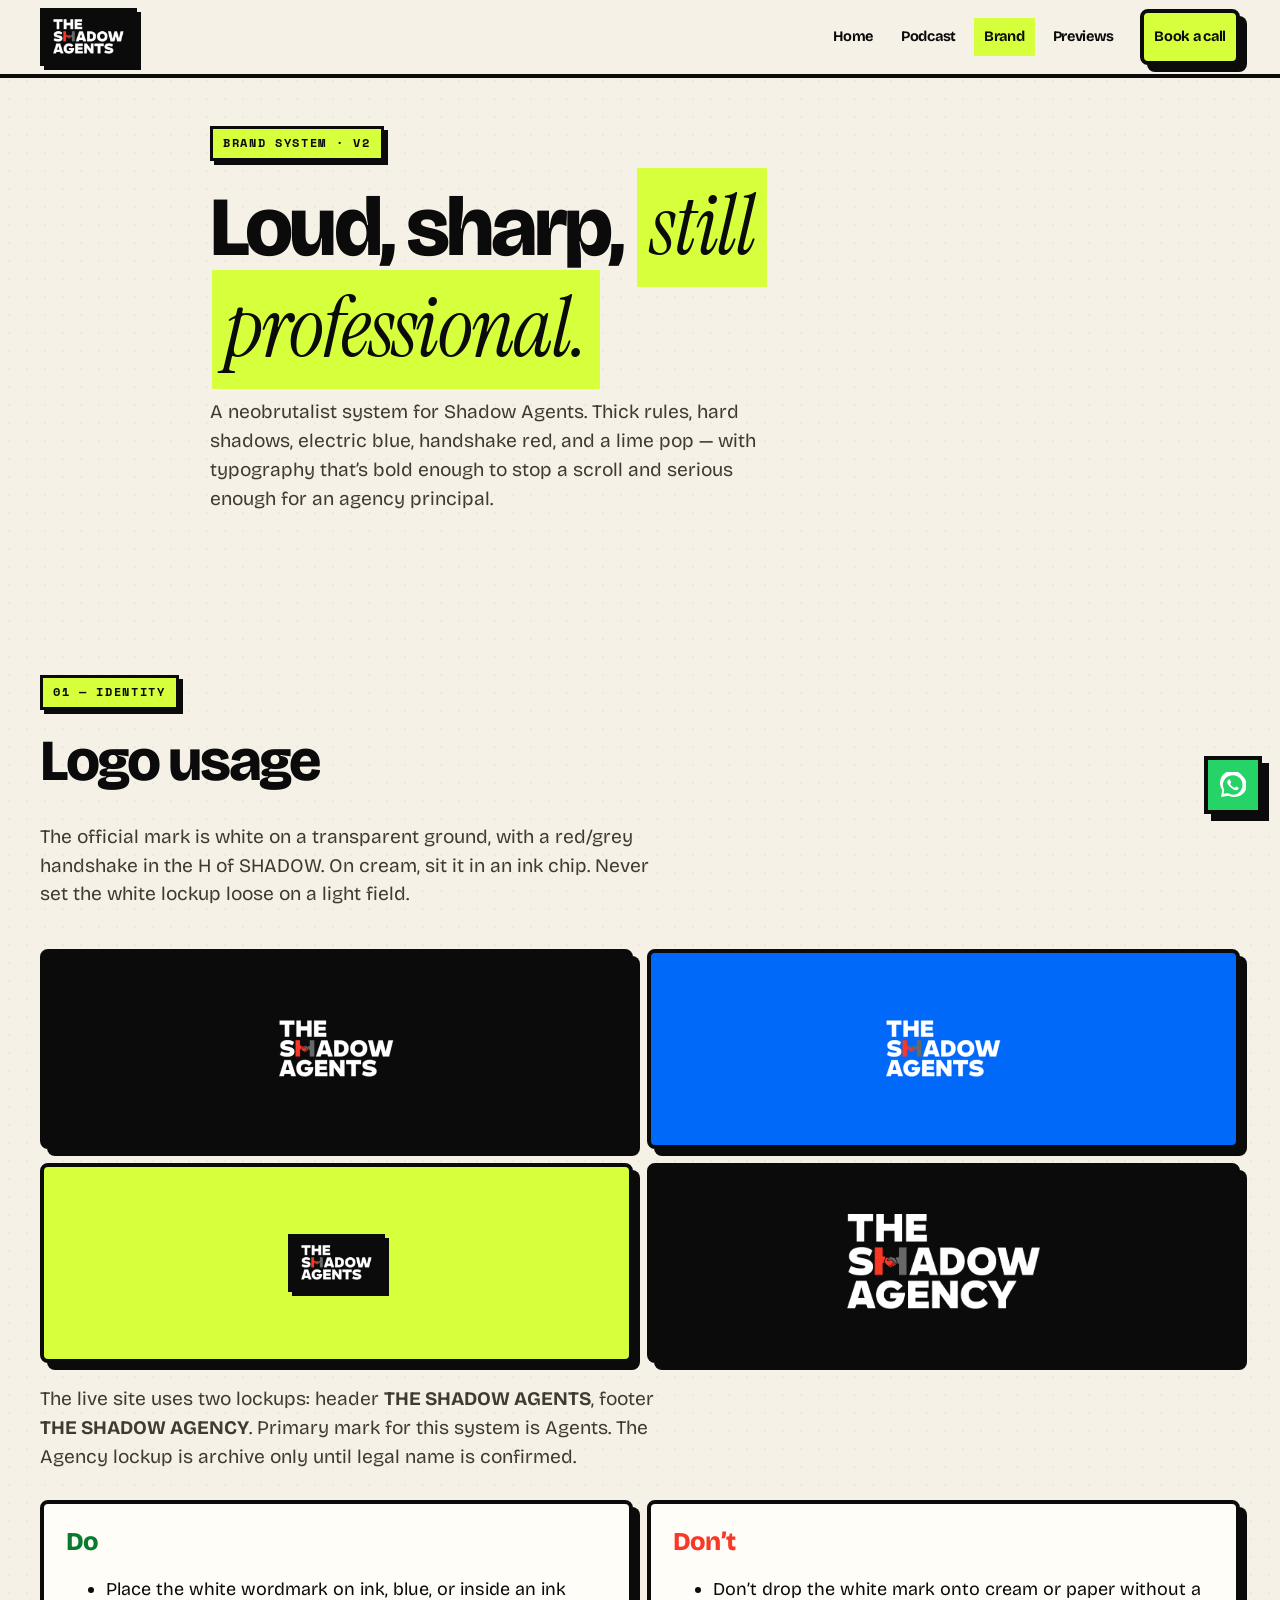
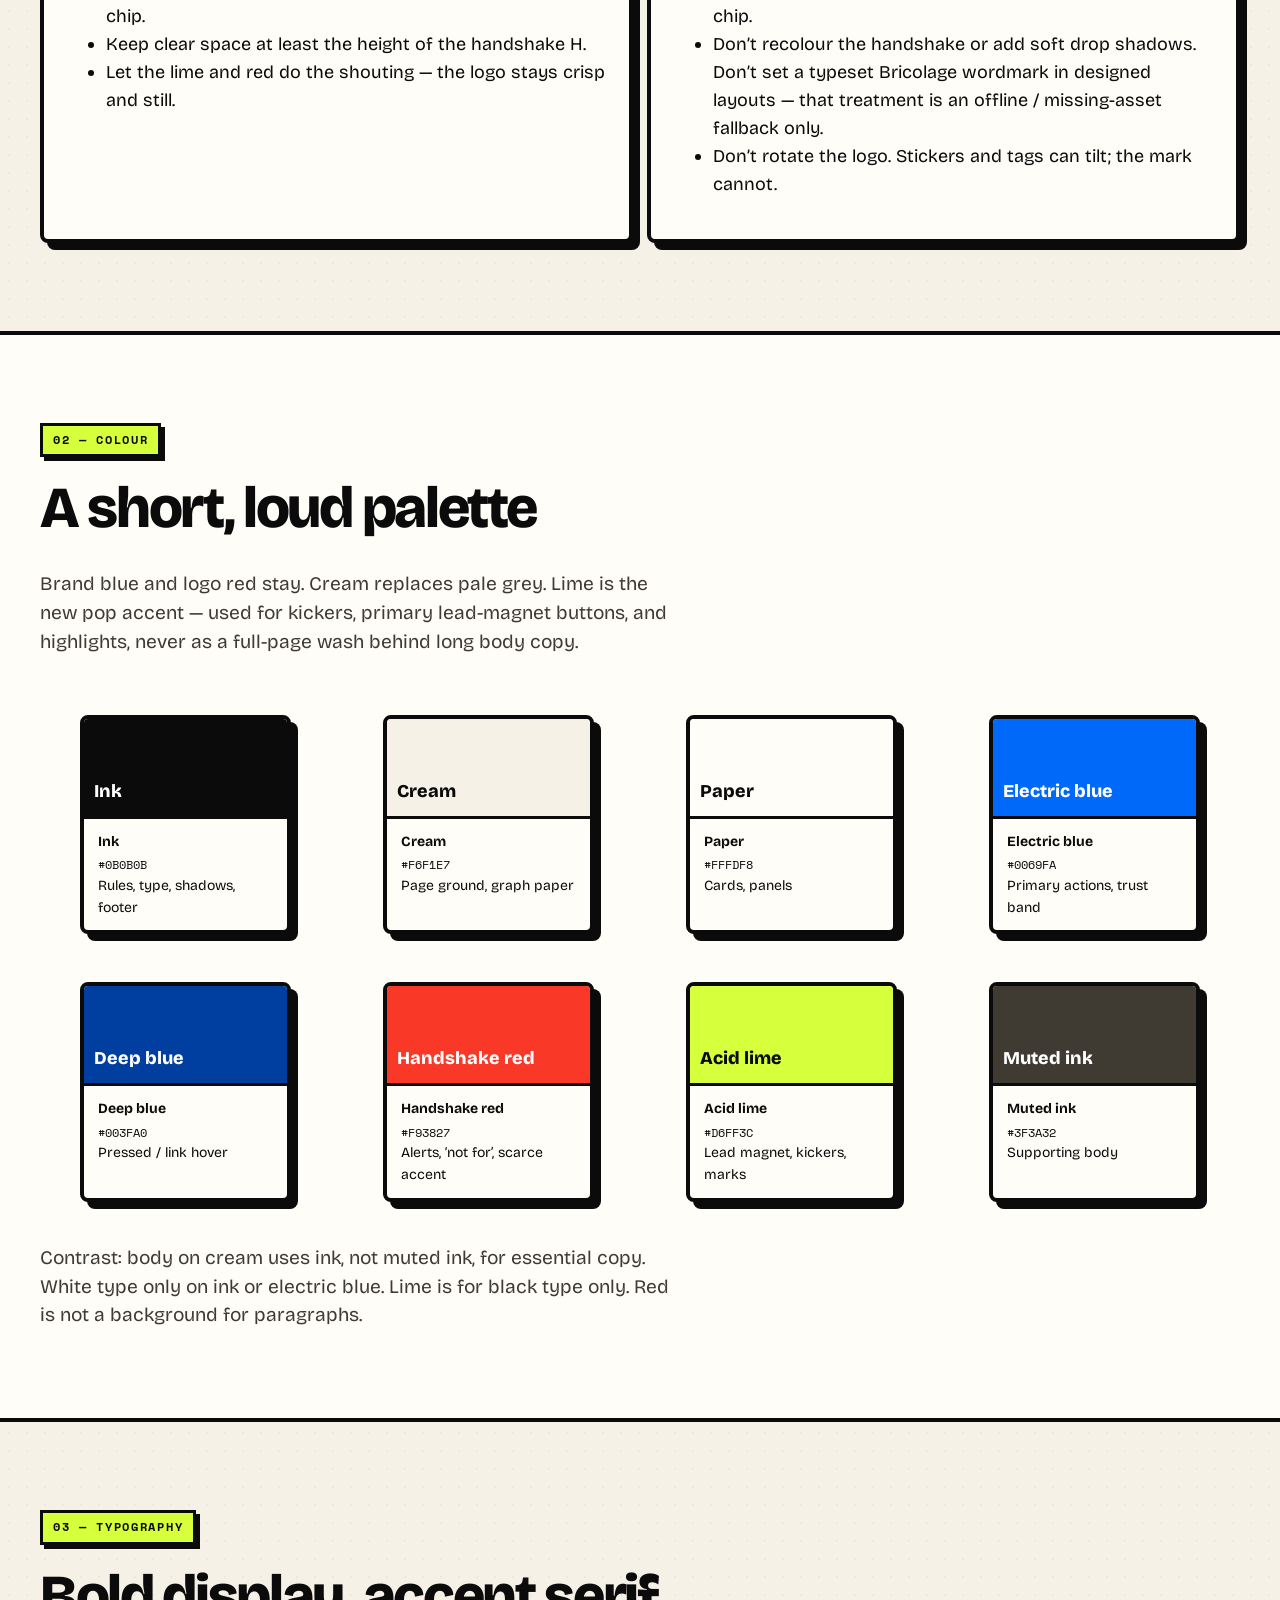
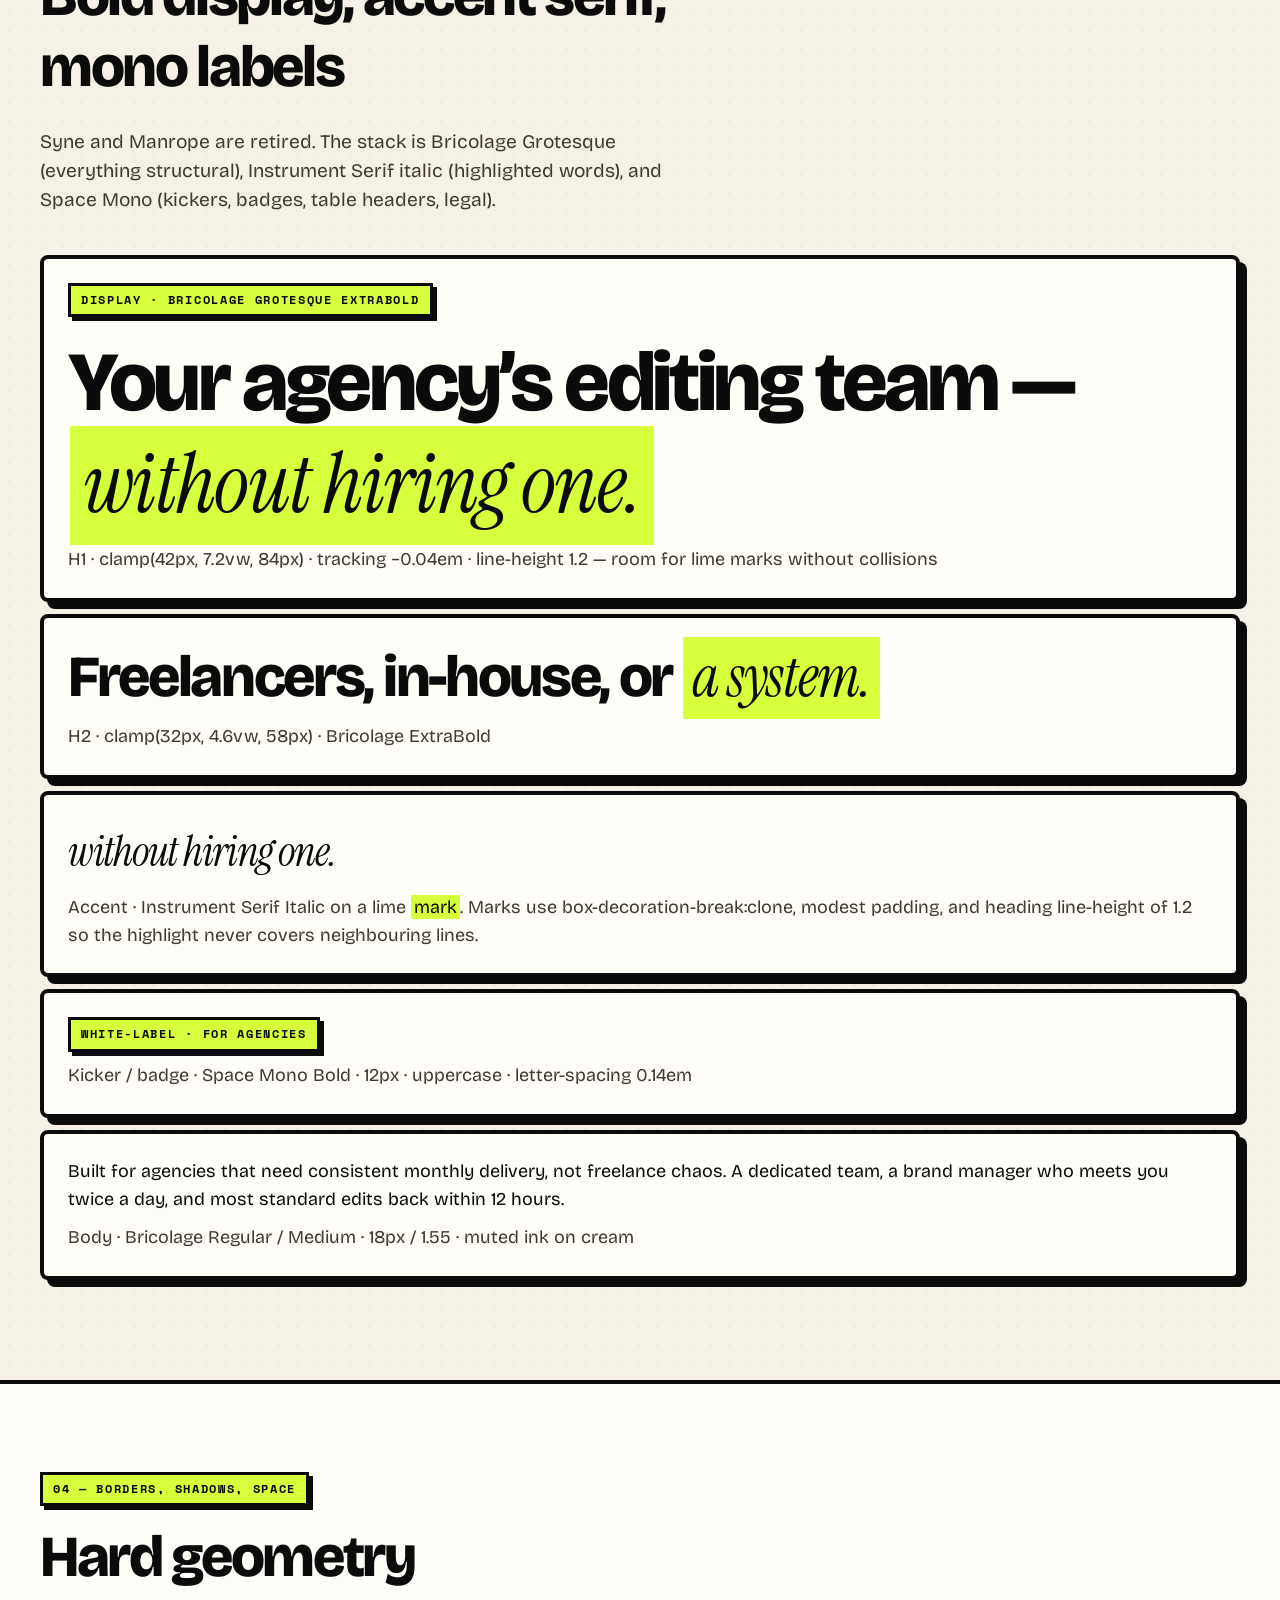
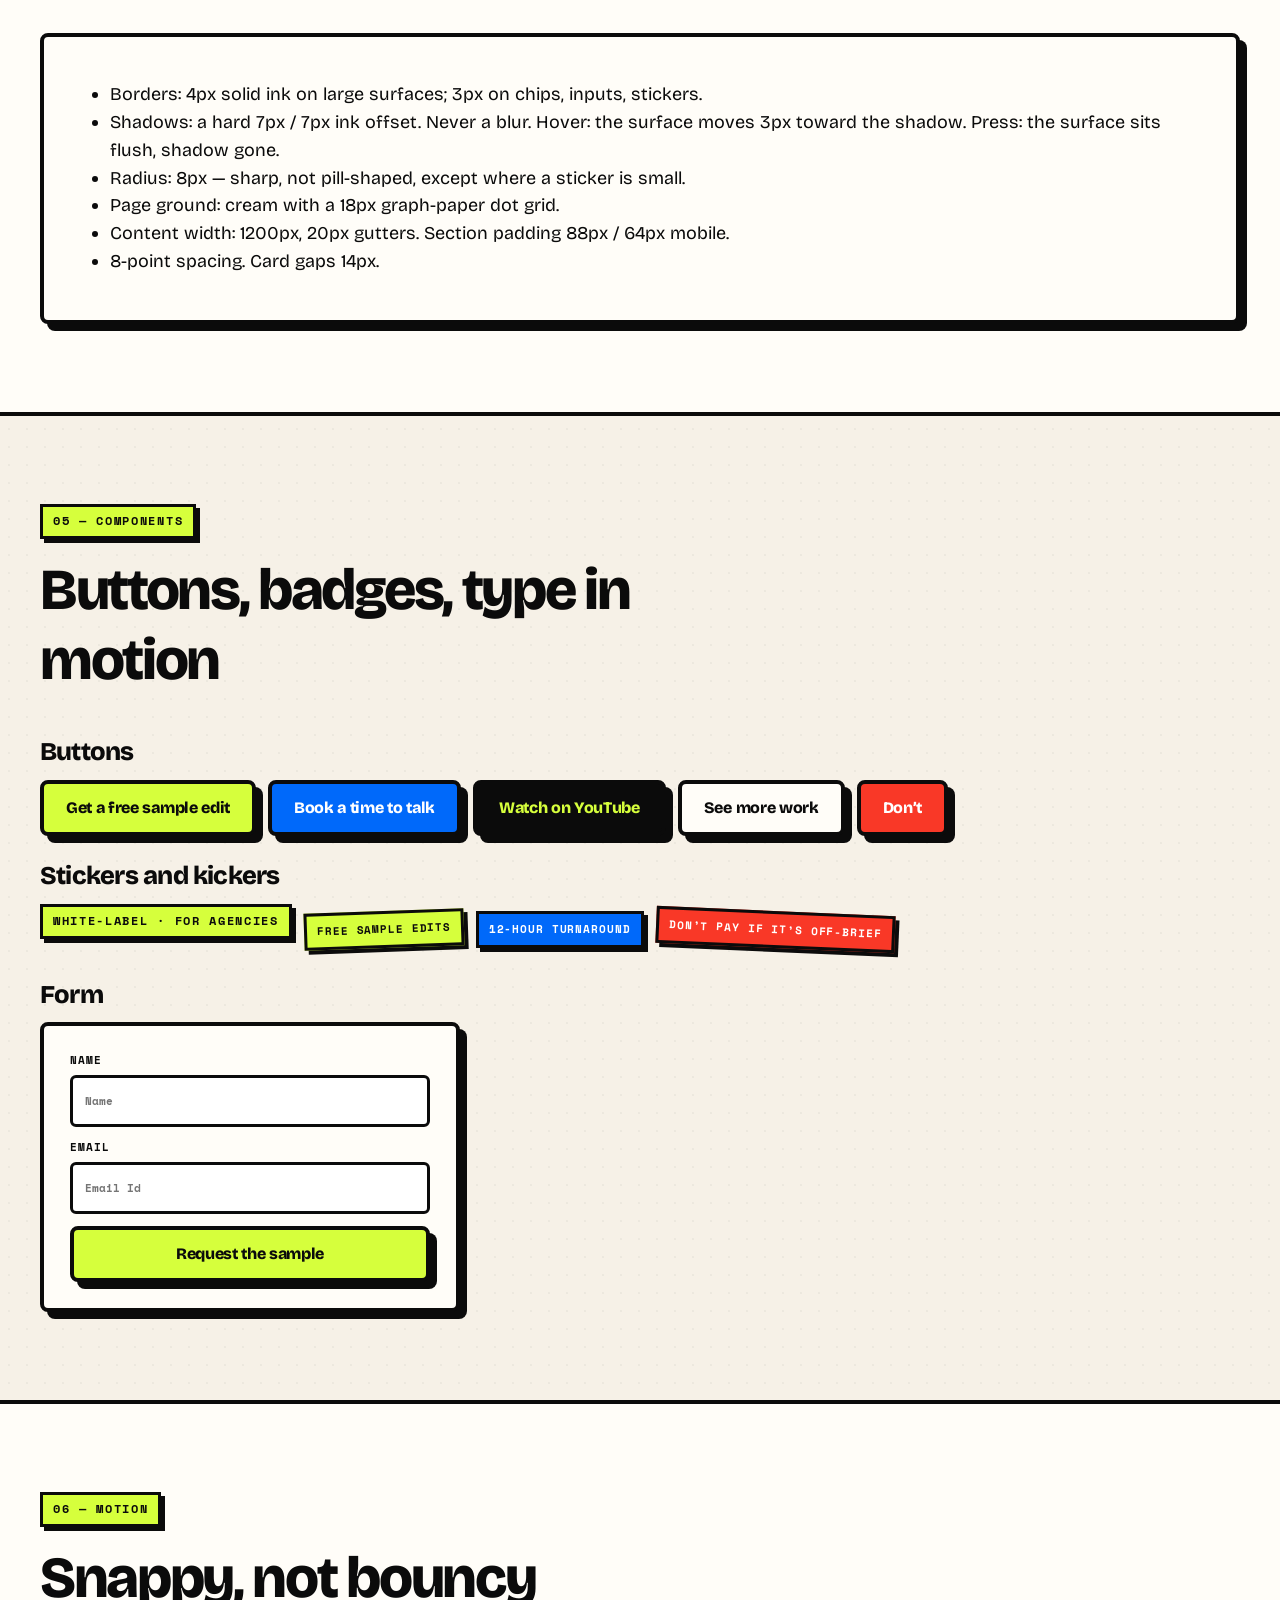
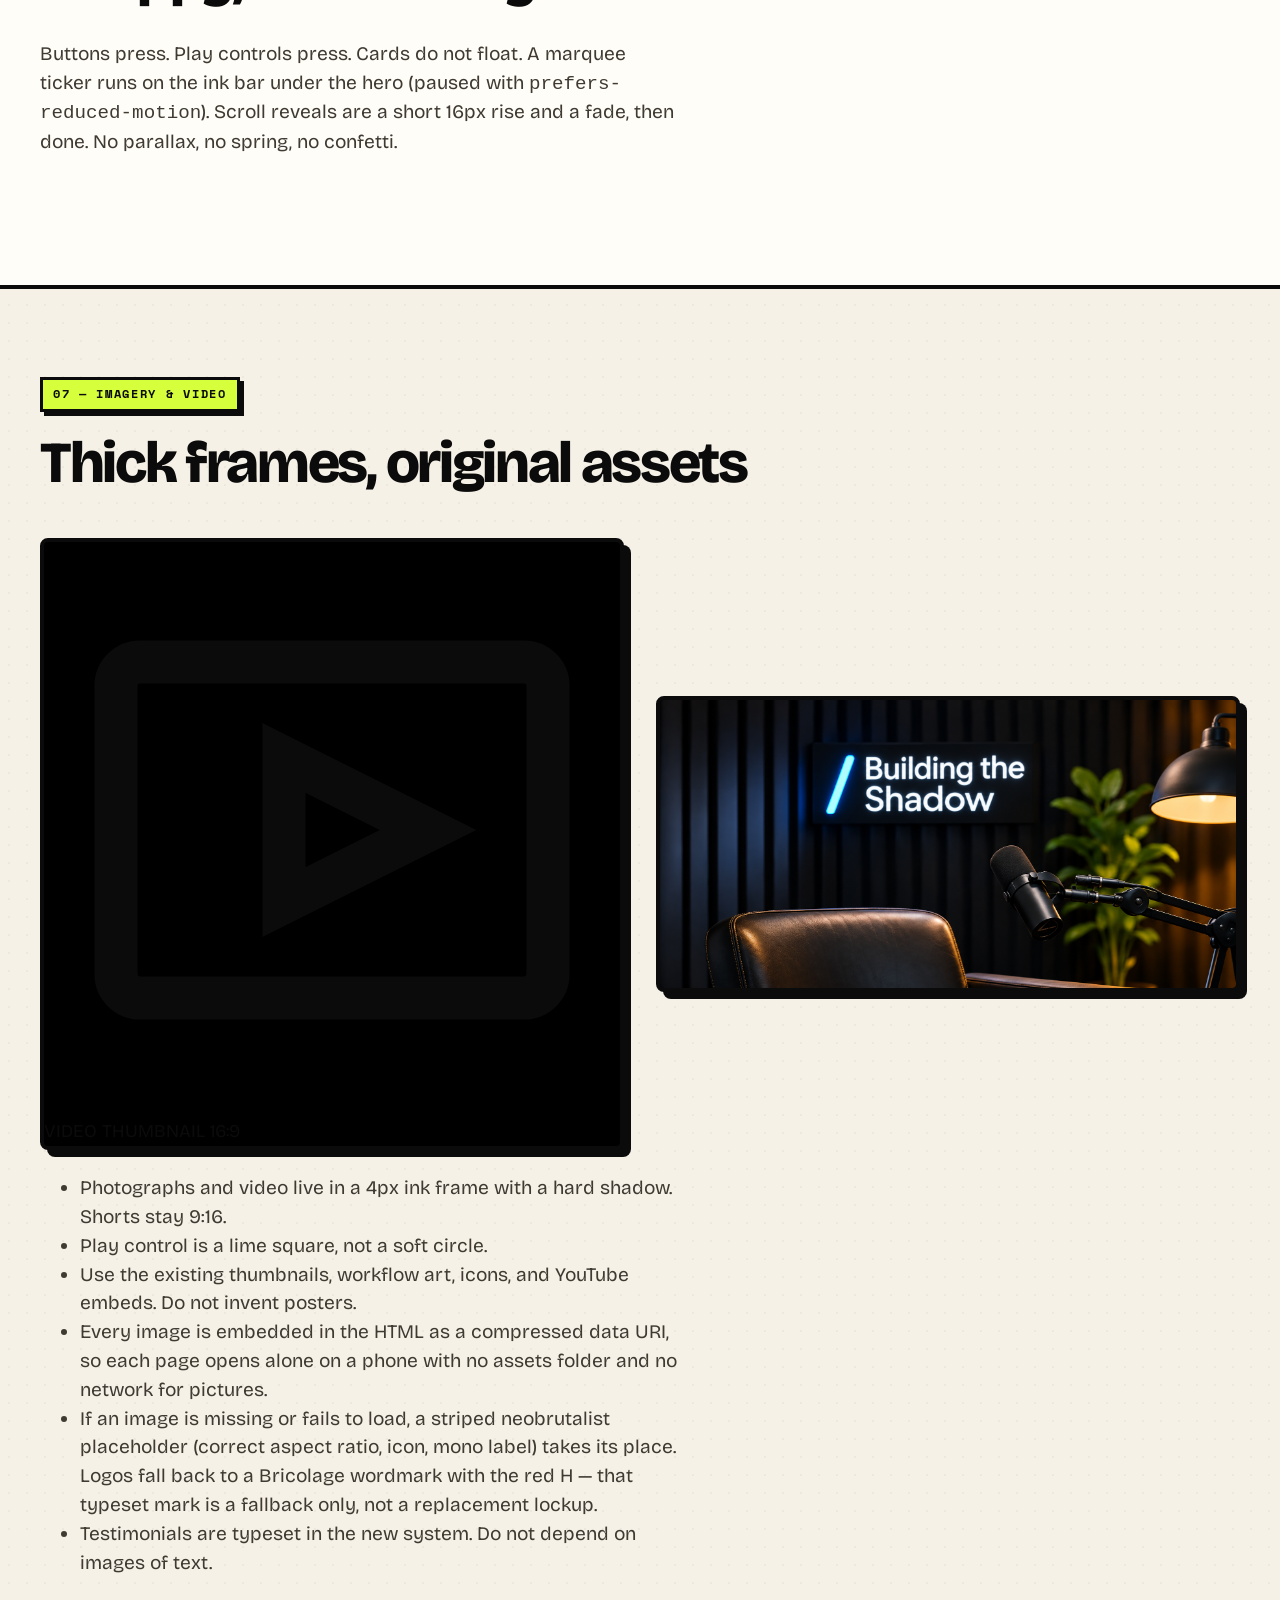
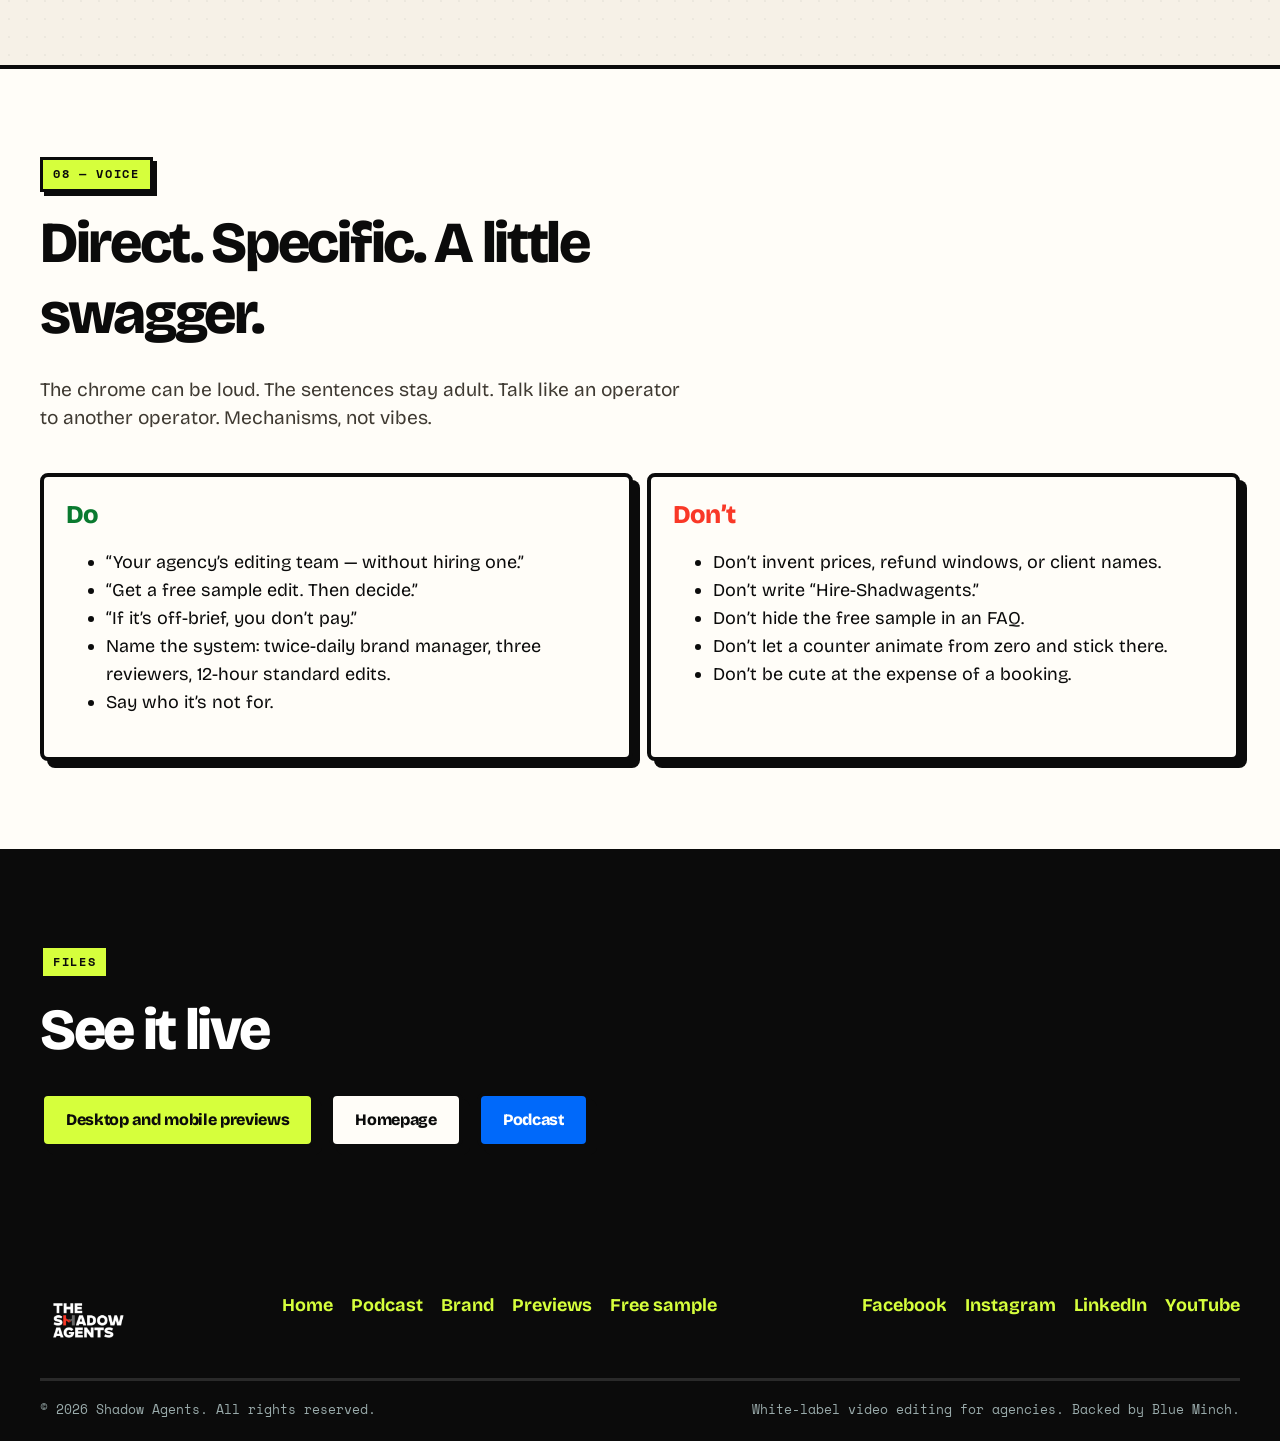
==== brand-guidelines.html @ fd99da37 "Publish Shadow Agents v2 static site for GitHub Pages - Add homepage, podcast, brand guidelines, and" ====
<!DOCTYPE html>
<html lang="en">
<head>
<meta charset="UTF-8">
<meta name="viewport" content="width=device-width, initial-scale=1">
<title>Shadow Agents — Brand guidelines (v2 neobrutalism)</title>
<meta name="description" content="Neobrutalist brand system for Shadow Agents: typography, colour, borders, shadows, components, motion, and voice.">
<link rel="preconnect" href="https://fonts.googleapis.com">
<link rel="preconnect" href="https://fonts.gstatic.com" crossorigin>
<link href="https://fonts.googleapis.com/css2?family=Bricolage+Grotesque:opsz,wght@12..96,400;12..96,500;12..96,600;12..96,700;12..96,800&family=Instrument+Serif:ital@0;1&family=Space+Mono:ital,wght@0,400;0,700;1,400&display=swap" rel="stylesheet">
<style>
/* Shadow Agents v2 — neobrutalist system */
:root{
  --ink:#0B0B0B;
  --cream:#F6F1E7;
  --paper:#FFFDF8;
  --blue:#0069FA;
  --blue-deep:#003FA0;
  --red:#F93827;
  --lime:#D6FF3C;
  --muted:#3F3A32;
  --line:4px solid var(--ink);
  --line-sm:3px solid var(--ink);
  --shadow:7px 7px 0 var(--ink);
  --shadow-sm:4px 4px 0 var(--ink);
  --radius:8px;
  --font-display:"Bricolage Grotesque",sans-serif;
  --font-serif:"Instrument Serif",serif;
  --font-mono:"Space Mono",ui-monospace,monospace;
  --container:1200px;
  --nav-h:78px;
  --cta-h:64px;
  --ease:cubic-bezier(.2,.8,.2,1);
}
*,*::before,*::after{box-sizing:border-box}
html{scroll-behavior:smooth}
html,body{margin:0;padding:0}
body{
  font-family:var(--font-display);
  font-size:18px;
  line-height:1.55;
  color:var(--ink);
  background:var(--cream);
  background-image:
    radial-gradient(rgba(11,11,11,.04) 1px, transparent 1px),
    linear-gradient(var(--cream),var(--cream));
  background-size:18px 18px, auto;
  -webkit-font-smoothing:antialiased;
  text-rendering:optimizeLegibility;
}
img,svg,video{max-width:100%;display:block}
iframe{max-width:100%;display:block;border:0}
button,input,textarea,select{font:inherit;color:inherit}
a{color:var(--blue-deep)}
a:hover{color:var(--blue)}
:focus-visible{outline:3px solid var(--blue);outline-offset:3px}
.skip{
  position:absolute;left:12px;top:0;z-index:10000;
  width:1px;height:1px;padding:0;margin:-1px;
  overflow:hidden;clip:rect(0,0,0,0);clip-path:inset(50%);
  white-space:nowrap;border:0;background:transparent;color:var(--ink);
}
.skip:focus,.skip:focus-visible{
  width:auto;height:auto;margin:0;padding:8px 12px;
  clip:auto;clip-path:none;overflow:visible;
  border:var(--line-sm);background:var(--lime);color:var(--ink);
  font-weight:800;top:12px;
}

.wrap{width:min(var(--container),calc(100% - 40px));margin-inline:auto}
.section{padding:88px 0;position:relative}
.kicker{
  display:inline-flex;align-items:center;gap:8px;
  font-family:var(--font-mono);font-size:12px;font-weight:700;
  letter-spacing:.14em;text-transform:uppercase;
  background:var(--lime);color:var(--ink);
  border:var(--line-sm);padding:5px 10px;
  box-shadow:var(--shadow-sm);margin:0 0 16px;
}
.kicker.blue{background:var(--blue);color:#fff}
.kicker.red{background:var(--red);color:#fff}
.kicker.ink{background:var(--ink);color:var(--lime)}
h1,h2,h3,h4{font-family:var(--font-display);font-weight:800;letter-spacing:-.04em;line-height:1.2;margin:0 0 .45em;color:var(--ink);position:relative;z-index:0}
h1{font-size:clamp(42px,7.2vw,84px);line-height:1.2}
h2{font-size:clamp(32px,4.6vw,58px);line-height:1.22}
h3{font-size:clamp(20px,2vw,26px);letter-spacing:-.03em;line-height:1.25}
.lede{font-size:clamp(17px,1.5vw,21px);line-height:1.5;color:var(--muted);max-width:40rem;margin:0}
.accent{font-family:var(--font-serif);font-style:italic;font-weight:400;letter-spacing:-.02em}
.mark{
  background:var(--lime);
  color:var(--ink);
  padding:.04em .16em .08em;
  margin:0 .02em;
  -webkit-box-decoration-break:clone;
  box-decoration-break:clone;
  position:relative;
  z-index:0;
  border-radius:1px;
}
.mark-blue{background:var(--blue);color:#fff}
.mark-red{background:var(--red);color:#fff}
.center{text-align:center}
.center .lede,.center .kicker{margin-inline:auto}
.section-head{max-width:760px;margin-bottom:40px}

/* Buttons */
.btn{
  display:inline-flex;align-items:center;justify-content:center;gap:10px;
  min-height:56px;padding:0 22px;
  border:var(--line);border-radius:8px;
  font-weight:800;font-size:16px;letter-spacing:-.02em;line-height:1;
  text-decoration:none !important;cursor:pointer;
  box-shadow:var(--shadow);
  transition:transform .12s var(--ease), box-shadow .12s var(--ease), background .12s;
  white-space:nowrap;
}
.btn:hover{transform:translate(3px,3px);box-shadow:4px 4px 0 var(--ink)}
.btn:active{transform:translate(7px,7px);box-shadow:0 0 0 var(--ink)}
.btn-primary{background:var(--blue);color:#fff !important}
.btn-lime{background:var(--lime);color:var(--ink) !important}
.btn-ink{background:var(--ink);color:var(--lime) !important}
.btn-paper{background:var(--paper);color:var(--ink) !important}
.btn-red{background:var(--red);color:#fff !important}
.btn-row{display:flex;flex-wrap:wrap;gap:14px}

/* Cards / frames */
.card{
  background:var(--paper);
  border:var(--line);
  border-radius:var(--radius);
  box-shadow:var(--shadow);
}
.frame{
  border:var(--line);
  border-radius:var(--radius);
  box-shadow:var(--shadow);
  overflow:hidden;
  background:#000;
}

/* Nav */
.site-header{
  position:sticky;top:0;z-index:1000;
  height:var(--nav-h);
  display:flex;align-items:center;
  background:var(--cream);
  border-bottom:var(--line);
}
.site-header .wrap{display:flex;align-items:center;justify-content:space-between;gap:20px;width:min(var(--container),calc(100% - 32px))}
.logo{display:flex;align-items:center;text-decoration:none}

/* white logo needs a dark chip on cream */
.logo-chip{background:var(--ink);padding:6px 10px;border:var(--line-sm);box-shadow:var(--shadow-sm);display:flex;align-items:center;min-height:52px}
.logo-chip img{height:40px;width:auto;max-width:150px}
.wordmark{
  font-family:var(--font-display);
  font-weight:800;
  letter-spacing:-.04em;
  line-height:1.05;
  color:#fff;
  font-size:13px;
  text-transform:uppercase;
  text-decoration:none;
  display:block;
}
.logo-chip .wordmark{font-size:12px;letter-spacing:-.03em;line-height:1.05}
.wordmark .wm-h{color:var(--red)}
.wordmark-lg{font-size:clamp(28px,4vw,46px);line-height:1;text-align:center}
.logo-box.lime .wordmark:not(.logo-chip .wordmark){color:var(--ink)}
.logo-box.lime .logo-chip .wordmark{color:#fff}
.nav{display:flex;align-items:center;gap:8px}
.nav a{
  color:var(--ink);text-decoration:none;font-weight:700;font-size:14.5px;
  padding:8px 10px;letter-spacing:-.02em;
}
.nav a:hover,.nav a[aria-current="page"]{background:var(--lime)}
.nav-cta{margin-left:8px}
.menu-toggle{
  display:none;width:48px;height:48px;border:var(--line-sm);border-radius:8px;
  background:var(--lime);box-shadow:var(--shadow-sm);cursor:pointer;padding:0;
  align-items:center;justify-content:center;
}
.menu-toggle span,.menu-toggle span::before,.menu-toggle span::after{
  display:block;width:18px;height:3px;background:var(--ink);position:relative;border-radius:1px;
}
.menu-toggle span::before,.menu-toggle span::after{content:"";position:absolute;left:0}
.menu-toggle span::before{top:-6px}
.menu-toggle span::after{top:6px}
body.nav-open .menu-toggle span{background:transparent}
body.nav-open .menu-toggle span::before{top:0;transform:rotate(45deg)}
body.nav-open .menu-toggle span::after{top:0;transform:rotate(-45deg)}

/* Hero */
.hero{padding:48px 0 28px}
.hero-grid{display:grid;grid-template-columns:1.05fr .95fr;gap:40px;align-items:center}
.hero h1{margin-bottom:18px}
.hero .lede{margin-bottom:26px;max-width:36rem}
.badge-row{display:flex;flex-wrap:wrap;gap:10px;margin-top:22px}
.sticker{
  font-family:var(--font-mono);font-size:11px;font-weight:700;letter-spacing:.08em;text-transform:uppercase;
  border:var(--line-sm);padding:7px 10px;background:var(--paper);
  box-shadow:var(--shadow-sm);
}
.sticker.lime{background:var(--lime)}
.sticker.blue{background:var(--blue);color:#fff}
.sticker.red{background:var(--red);color:#fff}
.sticker.rot{transform:rotate(-2deg)}
.sticker.rot2{transform:rotate(2.5deg)}
.video-frame{position:relative;aspect-ratio:16/9;background:#000}
.video-frame img,.video-frame iframe{width:100%;height:100%;object-fit:cover;position:absolute;inset:0}
.play-btn{
  position:absolute;inset:0;display:flex;align-items:center;justify-content:center;
  background:transparent;border:0;cursor:pointer;width:100%;color:var(--ink);
}
.play-btn i{
  width:84px;height:84px;border:var(--line);background:var(--lime);
  display:grid;place-items:center;box-shadow:var(--shadow);
  transition:transform .12s var(--ease);
}
.play-btn:hover i{transform:translate(3px,3px);box-shadow:4px 4px 0 var(--ink)}
.play-btn svg{width:30px;height:30px;margin-left:4px}

/* Marquee */
.marquee{
  overflow:hidden;border-top:var(--line);border-bottom:var(--line);
  background:var(--ink);color:var(--lime);
  padding:12px 0;
}
.marquee-track{
  display:flex;gap:0;width:max-content;
  animation:tick 32s linear infinite;
  font-family:var(--font-mono);font-weight:700;font-size:13px;letter-spacing:.12em;text-transform:uppercase;
}
.marquee-track span{padding:0 28px;white-space:nowrap}
.marquee-track span::before{content:"✦  ";color:var(--blue)}
@keyframes tick{to{transform:translateX(-50%)}}

/* Trust */
.trust{padding:28px 0;background:var(--blue);border-bottom:var(--line);color:#fff}
.trust-grid{display:grid;grid-template-columns:repeat(4,1fr);gap:14px}
.trust-item{display:flex;align-items:center;gap:12px;background:var(--ink);border:var(--line-sm);padding:14px;box-shadow:4px 4px 0 #001e4d}
.trust-item img{width:40px;height:40px;object-fit:contain;border-radius:4px;background:#fff;flex-shrink:0}
.trust-item strong{display:block;font-size:28px;letter-spacing:-.04em;line-height:1;color:var(--lime)}
.trust-item span{display:block;font-size:12px;line-height:1.3;margin-top:3px;color:#d7e6ff}

/* Grids */
.pain-grid{display:grid;grid-template-columns:repeat(3,1fr);gap:14px}
.pain-card{padding:22px 20px;background:var(--paper)}
.pain-card .num{font-family:var(--font-mono);font-weight:700;font-size:12px;color:var(--red);letter-spacing:.1em;margin-bottom:8px}
.bento{display:grid;grid-template-columns:repeat(4,1fr);gap:14px}
.bento .system-card:nth-child(1),.bento .system-card:nth-child(6),
.bento .system-card:nth-child(7),.bento .system-card:nth-child(8){grid-column:span 2}
.system-card{padding:22px 20px;display:grid;grid-template-columns:auto 1fr;gap:14px;align-items:start;background:var(--paper)}
.system-card img{width:58px;height:50px;object-fit:contain}
.system-card p{margin:8px 0 0;color:var(--muted);font-size:15.5px}
.compare{width:100%;border-collapse:separate;border-spacing:0;background:var(--paper);border:var(--line);box-shadow:var(--shadow);overflow:hidden}
.compare th,.compare td{padding:14px 16px;text-align:left;border-bottom:3px solid var(--ink);border-right:3px solid var(--ink);font-size:15px;vertical-align:top}
.compare th{font-family:var(--font-mono);font-size:12px;letter-spacing:.08em;text-transform:uppercase}
.compare th:last-child,.compare td:last-child{border-right:0;background:#edf5ff}
.compare thead th:last-child{background:var(--blue);color:#fff}
.compare tr:last-child td{border-bottom:0}
.compare .yes{font-weight:800}
.compare .no{color:#8a8175}

.steps{display:grid;grid-template-columns:repeat(4,1fr);gap:14px}
.step{padding:22px 18px;background:var(--paper);position:relative}
.step .n{font-family:var(--font-mono);font-weight:700;font-size:12px;letter-spacing:.12em;background:var(--ink);color:var(--lime);display:inline-block;padding:3px 8px;margin-bottom:12px}
.step p{margin:8px 0 0;color:var(--muted);font-size:15px}

.portfolio-grid{display:grid;grid-template-columns:repeat(4,1fr);gap:14px}
.short-card{position:relative;aspect-ratio:9/16;background:#111}
.short-card img,.short-card iframe{width:100%;height:100%;object-fit:cover;position:absolute;inset:0}
.short-card .play-btn i{width:64px;height:64px}

.quote-grid{display:grid;grid-template-columns:1fr 1fr;gap:14px}
blockquote.quote{margin:0;padding:28px 24px;background:var(--paper)}
blockquote.quote p{margin:0;font-size:22px;line-height:1.25;letter-spacing:-.03em;font-weight:700}
blockquote.quote footer{margin-top:16px;font-family:var(--font-mono);font-size:12px;letter-spacing:.06em;text-transform:uppercase}
.qmark{font-family:var(--font-serif);font-style:italic;font-size:56px;line-height:.7;color:var(--blue);margin-bottom:8px}

.faq-list{display:flex;flex-direction:column;gap:10px;max-width:900px}
.faq-list details{background:var(--paper);border:var(--line);box-shadow:var(--shadow-sm);padding:0 20px}
.faq-list summary{
  cursor:pointer;list-style:none;font-weight:800;font-size:20px;letter-spacing:-.03em;
  padding:18px 0;display:flex;justify-content:space-between;gap:16px;align-items:center;
}
.faq-list summary::-webkit-details-marker{display:none}
.faq-list summary::after{content:"+";font-family:var(--font-mono);font-size:24px}
.faq-list details[open] summary::after{content:"–"}
.faq-list details p{margin:0 0 18px;color:var(--muted)}

.split{display:grid;grid-template-columns:1fr 1fr;gap:32px;align-items:center}
.contact-grid{display:grid;grid-template-columns:1fr 1fr;gap:18px;align-items:start}
.panel{padding:26px;background:var(--paper);color:var(--ink)}
.panel h3{margin-bottom:6px}
.panel .hint{color:var(--muted);font-size:15px;margin:0 0 18px}
.form-grid{display:grid;gap:12px}
.form-grid label{display:grid;gap:6px;font-family:var(--font-mono);font-size:11px;font-weight:700;letter-spacing:.1em;text-transform:uppercase}
.form-grid input{
  height:52px;border:var(--line-sm);border-radius:6px;padding:0 12px;background:#fff;
}
.form-status{font-size:14px;margin:8px 0 0;display:none;font-weight:700}
.calendly-embed{min-height:620px;width:100%;background:#fff;border:var(--line-sm)}
.alt-contact{display:flex;flex-wrap:wrap;gap:10px;margin-top:14px}

.site-footer{background:var(--ink);color:#fff;padding:48px 0 24px;border-top:var(--line)}
.foot-grid{display:flex;justify-content:space-between;gap:24px;flex-wrap:wrap;padding-bottom:28px;border-bottom:3px solid #2a2a2a}
.foot-links,.socials{display:flex;flex-wrap:wrap;gap:12px 18px}
.foot-links a,.socials a{color:var(--lime);text-decoration:none;font-weight:700}
.foot-links a:hover,.socials a:hover{color:#fff}
.legal{display:flex;justify-content:space-between;gap:12px;flex-wrap:wrap;padding-top:18px;color:#9aa;font-size:13px;font-family:var(--font-mono)}

.wa-fab{
  position:fixed;right:18px;bottom:86px;z-index:900;
  width:58px;height:58px;border:var(--line);background:#25D366;color:#fff;
  display:grid;place-items:center;box-shadow:var(--shadow);
}
.wa-fab:hover{transform:translate(3px,3px);box-shadow:4px 4px 0 var(--ink);color:#fff}
.wa-fab svg{width:26px;height:26px}

.mobile-cta{
  display:none;position:fixed;left:0;right:0;bottom:0;z-index:950;
  background:var(--ink);border-top:var(--line);padding:10px 12px;gap:8px;
}
.mobile-cta .btn{flex:1;min-height:48px;font-size:14px}

/* Podcast */
.hero-pod{position:relative;padding:0;min-height:82vh;display:flex;align-items:flex-end;border-bottom:var(--line);background:#0b0b0b;overflow:hidden}
.hero-pod .hero-bg{position:absolute;inset:0}
.hero-pod .hero-bg img,.hero-pod .hero-bg .ph{
  position:absolute;inset:0;width:100%;height:100%;object-fit:cover;object-position:center 30%;border:0;
}
.hero-pod .hero-bg::after{
  content:"";position:absolute;inset:0;pointer-events:none;z-index:1;
  background:
    linear-gradient(180deg,rgba(11,11,11,.62) 0%,rgba(11,11,11,.74) 38%,rgba(11,11,11,.94) 100%),
    linear-gradient(90deg,rgba(11,11,11,.35) 0%,rgba(11,11,11,.12) 55%,rgba(11,11,11,.3) 100%);
}
.hero-pod .wrap{position:relative;z-index:2;padding:130px 0 64px;max-width:900px}
.hero-pod h1,.hero-pod .lede{color:#fff}
.hero-pod .lede{color:#efe9d8}
.hero-pod h1 .mark{color:var(--ink)}
.episode-grid{display:grid;grid-template-columns:repeat(3,1fr);gap:16px}
.episode-card{background:var(--paper);overflow:hidden}
.episode-card .embed{position:relative;aspect-ratio:16/9;background:#111;border-bottom:var(--line-sm);overflow:hidden}
.episode-card .embed img,.episode-card .embed iframe,.episode-card .embed .ph{width:100%;height:100%;object-fit:cover;position:absolute;inset:0;border:0}
.episode-card h3{padding:16px;font-size:18px;margin:0}
.benefit-grid,.topic-grid{display:grid;grid-template-columns:repeat(3,1fr);gap:14px}
.benefit-card,.topic-card{padding:22px 18px;background:var(--paper)}
.benefit-card img,.topic-card img{width:56px;height:56px;object-fit:contain;margin-bottom:12px}
.benefit-card p{margin:8px 0 0;color:var(--muted);font-size:15.5px}

/* Brand guidelines */
.swatch-grid{display:grid;grid-template-columns:repeat(4,1fr);gap:12px}
.swatch{overflow:hidden;background:var(--paper)}
.swatch .chip{height:100px;border-bottom:var(--line-sm)}
.swatch figcaption{padding:12px 14px;font-size:14px}
.swatch code{display:block;font-family:var(--font-mono);font-size:12px;margin-top:4px}
.type-specimen{padding:24px;background:var(--paper);margin-bottom:12px}
.do-dont{display:grid;grid-template-columns:1fr 1fr;gap:14px}
.do,.dont{padding:22px;background:var(--paper)}
.do h3{color:#0a7a2f}.dont h3{color:var(--red)}
.logo-row{display:grid;grid-template-columns:1fr 1fr;gap:14px}
.logo-box{padding:36px;display:grid;place-items:center;min-height:200px}
.logo-box.dark{background:var(--ink)}
.logo-box.blue{background:var(--blue)}
.logo-box.lime{background:var(--lime)}
.logo-box img{max-height:110px;width:auto}
.comp-row{display:flex;flex-wrap:wrap;gap:12px;align-items:center;margin:12px 0 24px}

/* Previews */
.preview-hero{padding:56px 0 36px;background:var(--ink);color:#fff;border-bottom:var(--line)}
.preview-hero h1,.preview-hero .lede{color:#fff}
.preview-hero .lede{color:#d9d3c4}
.tabs{display:flex;gap:10px;flex-wrap:wrap;margin:24px 0 0}
.tab-btn{background:var(--paper);border:var(--line);box-shadow:var(--shadow-sm);padding:10px 16px;cursor:pointer;font-weight:800}
.tab-btn[aria-selected="true"]{background:var(--lime)}
.frames{display:grid;grid-template-columns:minmax(0,1fr) 390px;gap:28px;align-items:start;padding:36px 0 72px;width:100%}
.frames > .device:first-child,.browser,.browser-screen{width:100%;min-width:0}
.device{margin:0}
.device figcaption{text-align:center;margin-top:10px;font-family:var(--font-mono);font-size:11px;letter-spacing:.08em;text-transform:uppercase}
.browser{background:var(--ink);border:var(--line);box-shadow:var(--shadow);overflow:hidden;border-radius:8px}
.browser-bar{display:flex;align-items:center;gap:8px;padding:10px 12px;background:#111;border-bottom:3px solid var(--ink)}
.browser-bar .dots{display:flex;gap:6px}
.browser-bar .dots i{width:10px;height:10px;border:2px solid #fff;background:var(--red);display:block}
.browser-bar .dots i:nth-child(2){background:var(--lime)}
.browser-bar .dots i:nth-child(3){background:var(--blue)}
.browser-bar .url{flex:1;background:var(--cream);color:var(--ink);font-family:var(--font-mono);font-size:11px;padding:4px 8px;overflow:hidden;white-space:nowrap;text-overflow:ellipsis;border:2px solid var(--ink)}
.browser-screen{overflow:hidden;background:#fff;position:relative;aspect-ratio:1440/900}
.browser-screen iframe,.phone-screen iframe{max-width:none !important;position:absolute;top:0;left:0;border:0;transform-origin:top left}
.browser-screen iframe{width:1440px;height:900px}
.phone{width:390px;max-width:100%;background:var(--ink);border:var(--line);box-shadow:var(--shadow);border-radius:28px;padding:12px}
.phone-notch{width:110px;height:16px;background:#000;border:2px solid #222;border-radius:0 0 12px 12px;margin:0 auto 8px}
.phone-screen{width:100%;height:680px;overflow:hidden;background:#fff;position:relative;border:3px solid var(--ink)}
.phone-screen iframe{width:390px;height:844px}
[hidden]{display:none !important}

.band-ink{background:var(--ink);color:#fff;border-top:var(--line);border-bottom:var(--line)}
.band-ink h2,.band-ink h3{color:#fff}
.band-ink .lede{color:#d9d3c4}
.band-blue{background:var(--blue);color:#fff;border-top:var(--line);border-bottom:var(--line)}
.band-blue h2{color:#fff}
.band-lime{background:var(--lime);border-top:var(--line);border-bottom:var(--line)}
.band-paper{background:var(--paper);border-top:var(--line);border-bottom:var(--line)}

.hero .reveal,.hero-pod .reveal,.preview-hero .reveal{opacity:1;transform:none}
.reveal{opacity:0;transform:translateY(16px)}
.reveal.in{opacity:1;transform:none;transition:opacity .5s var(--ease),transform .5s var(--ease)}

.workflow-panel{padding:16px;background:var(--paper);overflow:auto}
.workflow-panel img{width:100%;height:auto}
.workflow-alt{margin-top:14px}
.workflow-alt summary{cursor:pointer;font-weight:800}
.workflow-tall{max-height:560px;overflow:auto;margin-top:12px;border:var(--line);background:#fff}
.workflow-tall img{width:min(480px,100%);margin-inline:auto}

@media (prefers-reduced-motion:reduce){
  html{scroll-behavior:auto}
  .marquee-track{animation:none}
  .reveal{opacity:1;transform:none}
  .btn,.play-btn i{transition:none}
}
@media (max-width:1100px){
  .hero-grid,.split,.contact-grid,.trust-grid,.frames{grid-template-columns:1fr}
  .bento{grid-template-columns:1fr 1fr}
  .bento .system-card:nth-child(1),.bento .system-card:nth-child(6){grid-column:auto}
  .steps,.episode-grid,.benefit-grid,.topic-grid,.pain-grid,.swatch-grid,.portfolio-grid{grid-template-columns:1fr 1fr}
  .frames{justify-items:center}
}
@media (max-width:820px){
  .menu-toggle{display:flex}
  .nav{
    display:none;position:absolute;top:var(--nav-h);left:0;right:0;
    background:var(--cream);flex-direction:column;align-items:stretch;
    padding:12px 16px 20px;border-bottom:var(--line);gap:4px;
  }
  body.nav-open .nav{display:flex}
  .nav a{padding:12px 8px}
  .nav-cta{margin:10px 0 0}
  .system-card,.quote-grid,.do-dont,.logo-row,.compare{display:block}
  .compare thead{display:none}
  .compare tr{display:block;border-bottom:var(--line-sm);padding:8px 0}
  .compare td,.compare th{display:block;border:0;padding:6px 14px}
  .compare td:last-child{background:#edf5ff;margin:6px 10px 10px;border:var(--line-sm)}
  .compare td::before{content:attr(data-label) " · ";font-family:var(--font-mono);font-size:10px;letter-spacing:.08em;text-transform:uppercase}
  .section{padding:64px 0}
  .badge-row{padding-right:72px}
  .mobile-cta{display:flex}
  body{padding-bottom:var(--cta-h)}
  .wa-fab{bottom:80px;right:12px}
  .hero{padding:24px 0 calc(20px + var(--cta-h))}
  .hero h1{margin-bottom:12px}
  .hero .lede{margin-bottom:16px}
  .hero .btn-row{gap:10px}
  .badge-row{margin-top:14px}
  .hero-pod{min-height:0}
  .hero-pod .wrap{padding:32px 0 calc(24px + var(--cta-h))}
  .hero-pod .hero-bg::after{
    background:linear-gradient(180deg,rgba(11,11,11,.78) 0%,rgba(11,11,11,.88) 42%,rgba(11,11,11,.96) 100%);
  }
}
@media (max-width:640px){
  .pain-grid,.portfolio-grid,.steps,.episode-grid,.benefit-grid,.topic-grid,.swatch-grid,.bento{grid-template-columns:1fr}
  .btn-row{flex-direction:column}
  .hero .btn-row .btn,.hero-pod .btn-row .btn,#final-cta .btn{width:100%}
  .trust-grid{grid-template-columns:1fr 1fr}
  h1{font-size:clamp(36px,12vw,52px)}
}

</style>
<script>
window.saPh=function(img){
  if(!img||img.dataset.phDone)return;
  img.dataset.phDone="1";
  var label=(img.getAttribute("data-ph")||"IMAGE").toUpperCase();
  if(label.indexOf("LOGO")===0){
    var wm=document.createElement("span");
    var large=img.closest(".logo-box")&&!img.closest(".logo-chip");
    wm.className=large?"wordmark wordmark-lg":"wordmark";
    wm.setAttribute("role","img");
    wm.setAttribute("aria-label",img.alt||"The Shadow Agents");
    var name=label.indexOf("AGENCY")!==-1?"AGENCY":"AGENTS";
    wm.innerHTML=(large?"THE<br>S<span class=\"wm-h\">H</span>ADOW<br>":"THE S<span class=\"wm-h\">H</span>ADOW<br>")+name;
    img.replaceWith(wm);
    return;
  }
  var ratio=img.getAttribute("data-ratio")||"";
  var ph=document.createElement("div");
  ph.className="ph";
  if(ratio) ph.setAttribute("data-ratio",ratio);
  ph.setAttribute("role","img");
  ph.setAttribute("aria-label",img.alt||label);
  var icon='<svg viewBox="0 0 24 24" fill="none" stroke="currentColor" stroke-width="1.8" aria-hidden="true">';
  if(ratio==="16/9"||ratio==="9/16"){
    icon+='<rect x="3" y="5" width="18" height="14" rx="1"/><path d="M10 9l6 3-6 3V9z"/>';
  }else if(ratio==="1/1"){
    icon+='<rect x="4" y="4" width="16" height="16" rx="1"/><circle cx="9" cy="9" r="1.4" fill="currentColor" stroke="none"/><path d="M4 16l5-5 4 4 2-2 5 5"/>';
  }else{
    icon+='<rect x="3" y="5" width="18" height="14" rx="1"/><circle cx="8.5" cy="10" r="1.5" fill="currentColor" stroke="none"/><path d="M3 16l6-5 4 4 2-2 6 5"/>';
  }
  icon+='</svg>';
  ph.innerHTML=icon+'<span class="ph-label"></span>';
  ph.querySelector(".ph-label").textContent=label;
  img.replaceWith(ph);
};
document.addEventListener("DOMContentLoaded",function(){
  document.querySelectorAll("img").forEach(function(img){
    if(img.complete&&img.naturalWidth===0&&img.getAttribute("src")) window.saPh(img);
  });
});
</script>
</head>
<body>
<a class="skip" href="#main">Skip to content</a>

<header class="site-header">
  <div class="wrap">
    <a class="logo" href="index.html" aria-label="Shadow Agents home">
      <span class="logo-chip"><img data-ph="LOGO" data-ratio="logo" onerror="window.saPh&&saPh(this)" src="assets/logo-agents.png" alt="The Shadow Agents"></span>
    </a>
    <button class="menu-toggle" type="button" aria-expanded="false" aria-controls="site-nav" aria-label="Open menu"><span></span></button>
    <nav class="nav" id="site-nav">
      <a href="index.html">Home</a>
      <a href="podcast.html">Podcast</a>
      <a href="brand-guidelines.html" aria-current="page">Brand</a>
      <a href="previews.html">Previews</a>
      <a class="btn btn-lime nav-cta" href="https://calendly.com/seo-blueminch/30min?hide_event_type_details=1&hide_gdpr_banner=1" target="_blank" rel="noopener">Book a call</a>
    </nav>
  </div>
</header>
<main id="main">
  <section class="hero" style="padding-bottom:48px">
    <div class="wrap reveal" style="max-width:860px">
      <p class="kicker">Brand system · v2</p>
      <h1>Loud, sharp, <span class="accent mark">still professional.</span></h1>
      <p class="lede">A neobrutalist system for Shadow Agents. Thick rules, hard shadows, electric blue, handshake red, and a lime pop — with typography that’s bold enough to stop a scroll and serious enough for an agency principal.</p>
    </div>
  </section>

  <section class="section" id="logo">
    <div class="wrap">
      <div class="section-head reveal">
        <p class="kicker">01 — Identity</p>
        <h2>Logo usage</h2>
        <p class="lede">The official mark is white on a transparent ground, with a red/grey handshake in the H of SHADOW. On cream, sit it in an ink chip. Never set the white lockup loose on a light field.</p>
      </div>
      <div class="logo-row reveal">
        <div class="logo-box card dark"><img data-ph="LOGO" data-ratio="logo" onerror="window.saPh&&saPh(this)" src="assets/logo-agents.png" alt="Wordmark on ink"></div>
        <div class="logo-box card blue"><img data-ph="LOGO" data-ratio="logo" onerror="window.saPh&&saPh(this)" src="assets/logo-agents.png" alt="Wordmark on blue"></div>
      </div>
      <div class="logo-row reveal" style="margin-top:14px">
        <div class="logo-box card lime"><span class="logo-chip"><img data-ph="LOGO" data-ratio="logo" onerror="window.saPh&&saPh(this)" src="assets/logo-agents.png" alt="Wordmark in an ink chip on lime"></span></div>
        <div class="logo-box card dark"><img data-ph="LOGO AGENCY" data-ratio="logo" onerror="window.saPh&&saPh(this)" src="assets/logo-agency.png" alt="The Shadow Agency stacked lockup"></div>
      </div>
      <p class="lede" style="margin-top:22px">The live site uses two lockups: header <strong>THE SHADOW AGENTS</strong>, footer <strong>THE SHADOW AGENCY</strong>. Primary mark for this system is Agents. The Agency lockup is archive only until legal name is confirmed.</p>
      <div class="do-dont" style="margin-top:28px">
        <div class="do card">
          <h3>Do</h3>
          <ul>
            <li>Place the white wordmark on ink, blue, or inside an ink chip.</li>
            <li>Keep clear space at least the height of the handshake H.</li>
            <li>Let the lime and red do the shouting — the logo stays crisp and still.</li>
          </ul>
        </div>
        <div class="dont card">
          <h3>Don’t</h3>
          <ul>
            <li>Don’t drop the white mark onto cream or paper without a chip.</li>
            <li>Don’t recolour the handshake or add soft drop shadows. Don’t set a typeset Bricolage wordmark in designed layouts — that treatment is an offline / missing-asset fallback only.</li>
            <li>Don’t rotate the logo. Stickers and tags can tilt; the mark cannot.</li>
          </ul>
        </div>
      </div>
    </div>
  </section>

  <section class="section band-paper" id="colour">
    <div class="wrap">
      <div class="section-head reveal">
        <p class="kicker">02 — Colour</p>
        <h2>A short, loud palette</h2>
        <p class="lede">Brand blue and logo red stay. Cream replaces pale grey. Lime is the new pop accent — used for kickers, primary lead-magnet buttons, and highlights, never as a full-page wash behind long body copy.</p>
      </div>
      <div class="swatch-grid reveal">
        <figure class="swatch card">
          <div class="chip" style="background:#0B0B0B;color:#fff;display:flex;align-items:flex-end;padding:10px;font-weight:800">Ink</div>
          <figcaption><strong>Ink</strong><code>#0B0B0B</code>Rules, type, shadows, footer</figcaption>
        </figure>
        <figure class="swatch card">
          <div class="chip" style="background:#F6F1E7;color:#0B0B0B;display:flex;align-items:flex-end;padding:10px;font-weight:800">Cream</div>
          <figcaption><strong>Cream</strong><code>#F6F1E7</code>Page ground, graph paper</figcaption>
        </figure>
        <figure class="swatch card">
          <div class="chip" style="background:#FFFDF8;color:#0B0B0B;display:flex;align-items:flex-end;padding:10px;font-weight:800">Paper</div>
          <figcaption><strong>Paper</strong><code>#FFFDF8</code>Cards, panels</figcaption>
        </figure>
        <figure class="swatch card">
          <div class="chip" style="background:#0069FA;color:#fff;display:flex;align-items:flex-end;padding:10px;font-weight:800">Electric blue</div>
          <figcaption><strong>Electric blue</strong><code>#0069FA</code>Primary actions, trust band</figcaption>
        </figure>
        <figure class="swatch card">
          <div class="chip" style="background:#003FA0;color:#fff;display:flex;align-items:flex-end;padding:10px;font-weight:800">Deep blue</div>
          <figcaption><strong>Deep blue</strong><code>#003FA0</code>Pressed / link hover</figcaption>
        </figure>
        <figure class="swatch card">
          <div class="chip" style="background:#F93827;color:#fff;display:flex;align-items:flex-end;padding:10px;font-weight:800">Handshake red</div>
          <figcaption><strong>Handshake red</strong><code>#F93827</code>Alerts, ‘not for’, scarce accent</figcaption>
        </figure>
        <figure class="swatch card">
          <div class="chip" style="background:#D6FF3C;color:#0B0B0B;display:flex;align-items:flex-end;padding:10px;font-weight:800">Acid lime</div>
          <figcaption><strong>Acid lime</strong><code>#D6FF3C</code>Lead magnet, kickers, marks</figcaption>
        </figure>
        <figure class="swatch card">
          <div class="chip" style="background:#3F3A32;color:#fff;display:flex;align-items:flex-end;padding:10px;font-weight:800">Muted ink</div>
          <figcaption><strong>Muted ink</strong><code>#3F3A32</code>Supporting body</figcaption>
        </figure>
      </div>
      <p class="lede" style="margin-top:24px">Contrast: body on cream uses ink, not muted ink, for essential copy. White type only on ink or electric blue. Lime is for black type only. Red is not a background for paragraphs.</p>
    </div>
  </section>

  <section class="section" id="type">
    <div class="wrap">
      <div class="section-head reveal">
        <p class="kicker">03 — Typography</p>
        <h2>Bold display, accent serif, mono labels</h2>
        <p class="lede">Syne and Manrope are retired. The stack is Bricolage Grotesque (everything structural), Instrument Serif italic (highlighted words), and Space Mono (kickers, badges, table headers, legal).</p>
      </div>
      <div class="type-specimen card reveal">
        <p class="kicker">Display · Bricolage Grotesque ExtraBold</p>
        <h1 style="margin:0">Your agency’s editing team —<br><span class="accent mark">without hiring one.</span></h1>
        <p style="color:var(--muted);margin:10px 0 0">H1 · clamp(42px, 7.2vw, 84px) · tracking −0.04em · line-height 1.2 — room for lime marks without collisions</p>
      </div>
      <div class="type-specimen card reveal">
        <h2 style="margin:0">Freelancers, in-house, or <span class="accent mark">a system.</span></h2>
        <p style="color:var(--muted);margin:10px 0 0">H2 · clamp(32px, 4.6vw, 58px) · Bricolage ExtraBold</p>
      </div>
      <div class="type-specimen card reveal">
        <p style="font-family:var(--font-serif);font-style:italic;font-size:42px;margin:0;letter-spacing:-.03em">without hiring one.</p>
        <p style="color:var(--muted);margin:10px 0 0">Accent · Instrument Serif Italic on a lime <span class="mark">mark</span>. Marks use box-decoration-break:clone, modest padding, and heading line-height of 1.2 so the highlight never covers neighbouring lines.</p>
      </div>
      <div class="type-specimen card reveal">
        <p class="kicker" style="margin-bottom:0">White-label · For agencies</p>
        <p style="color:var(--muted);margin:10px 0 0">Kicker / badge · Space Mono Bold · 12px · uppercase · letter-spacing 0.14em</p>
      </div>
      <div class="type-specimen card reveal">
        <p style="margin:0">Built for agencies that need consistent monthly delivery, not freelance chaos. A dedicated team, a brand manager who meets you twice a day, and most standard edits back within 12 hours.</p>
        <p style="color:var(--muted);margin:10px 0 0">Body · Bricolage Regular / Medium · 18px / 1.55 · muted ink on cream</p>
      </div>
    </div>
  </section>

  <section class="section band-paper" id="craft">
    <div class="wrap">
      <div class="section-head reveal">
        <p class="kicker">04 — Borders, shadows, space</p>
        <h2>Hard geometry</h2>
      </div>
      <div class="panel card reveal">
        <ul>
          <li>Borders: 4px solid ink on large surfaces; 3px on chips, inputs, stickers.</li>
          <li>Shadows: a hard 7px / 7px ink offset. Never a blur. Hover: the surface moves 3px toward the shadow. Press: the surface sits flush, shadow gone.</li>
          <li>Radius: 8px — sharp, not pill-shaped, except where a sticker is small.</li>
          <li>Page ground: cream with a 18px graph-paper dot grid.</li>
          <li>Content width: 1200px, 20px gutters. Section padding 88px / 64px mobile.</li>
          <li>8-point spacing. Card gaps 14px.</li>
        </ul>
      </div>
    </div>
  </section>

  <section class="section" id="components">
    <div class="wrap">
      <div class="section-head reveal">
        <p class="kicker">05 — Components</p>
        <h2>Buttons, badges, type in motion</h2>
      </div>
      <h3>Buttons</h3>
      <div class="comp-row">
        <a class="btn btn-lime" href="#">Get a free sample edit</a>
        <a class="btn btn-primary" href="#">Book a time to talk</a>
        <a class="btn btn-ink" href="#">Watch on YouTube</a>
        <a class="btn btn-paper" href="#">See more work</a>
        <a class="btn btn-red" href="#">Don’t</a>
      </div>
      <h3>Stickers and kickers</h3>
      <div class="comp-row">
        <span class="kicker">White-label · For agencies</span>
        <span class="sticker lime rot">Free sample edits</span>
        <span class="sticker blue">12-hour turnaround</span>
        <span class="sticker red rot2">Don’t pay if it’s off-brief</span>
      </div>
      <h3>Form</h3>
      <div class="panel card" style="max-width:420px">
        <form class="form-grid" onsubmit="return false">
          <label>Name<input placeholder="Name"></label>
          <label>Email<input placeholder="Email Id"></label>
          <button class="btn btn-lime" type="button">Request the sample</button>
        </form>
      </div>
    </div>
  </section>

  <section class="section band-paper" id="motion">
    <div class="wrap">
      <div class="section-head reveal">
        <p class="kicker">06 — Motion</p>
        <h2>Snappy, not bouncy</h2>
        <p class="lede">Buttons press. Play controls press. Cards do not float. A marquee ticker runs on the ink bar under the hero (paused with <code>prefers-reduced-motion</code>). Scroll reveals are a short 16px rise and a fade, then done. No parallax, no spring, no confetti.</p>
      </div>
    </div>
  </section>

  <section class="section" id="imagery">
    <div class="wrap">
      <div class="section-head reveal">
        <p class="kicker">07 — Imagery &amp; video</p>
        <h2>Thick frames, original assets</h2>
      </div>
      <div class="split reveal">
        <div class="frame">
          <img data-ph="VIDEO THUMBNAIL 16:9" data-ratio="16/9" onerror="window.saPh&&saPh(this)" src="https://i.ytimg.com/vi/BRNWoSqqi-Q/hqdefault.jpg" alt="Founder still">
        </div>
        <div class="frame">
          <img data-ph="STUDIO PHOTO 16:9" data-ratio="16/9" onerror="window.saPh&&saPh(this)" src="assets/podcast-hero.png" alt="Studio">
        </div>
      </div>
      <ul class="lede" style="margin-top:24px">
        <li>Photographs and video live in a 4px ink frame with a hard shadow. Shorts stay 9:16.</li>
        <li>Play control is a lime square, not a soft circle.</li>
        <li>Use the existing thumbnails, workflow art, icons, and YouTube embeds. Do not invent posters.</li>
        <li>Every image is embedded in the HTML as a compressed data URI, so each page opens alone on a phone with no assets folder and no network for pictures.</li>
        <li>If an image is missing or fails to load, a striped neobrutalist placeholder (correct aspect ratio, icon, mono label) takes its place. Logos fall back to a Bricolage wordmark with the red H — that typeset mark is a fallback only, not a replacement lockup.</li>
        <li>Testimonials are typeset in the new system. Do not depend on images of text.</li>
      </ul>
    </div>
  </section>

  <section class="section band-paper" id="voice">
    <div class="wrap">
      <div class="section-head reveal">
        <p class="kicker">08 — Voice</p>
        <h2>Direct. Specific. A little swagger.</h2>
        <p class="lede">The chrome can be loud. The sentences stay adult. Talk like an operator to another operator. Mechanisms, not vibes.</p>
      </div>
      <div class="do-dont reveal">
        <div class="do card">
          <h3>Do</h3>
          <ul>
            <li>“Your agency’s editing team — without hiring one.”</li>
            <li>“Get a free sample edit. Then decide.”</li>
            <li>“If it’s off-brief, you don’t pay.”</li>
            <li>Name the system: twice-daily brand manager, three reviewers, 12-hour standard edits.</li>
            <li>Say who it’s not for.</li>
          </ul>
        </div>
        <div class="dont card">
          <h3>Don’t</h3>
          <ul>
            <li>Don’t invent prices, refund windows, or client names.</li>
            <li>Don’t write “Hire-Shadwagents.”</li>
            <li>Don’t hide the free sample in an FAQ.</li>
            <li>Don’t let a counter animate from zero and stick there.</li>
            <li>Don’t be cute at the expense of a booking.</li>
          </ul>
        </div>
      </div>
    </div>
  </section>

  <section class="section band-ink">
    <div class="wrap reveal">
      <p class="kicker lime">Files</p>
      <h2>See it live</h2>
      <div class="btn-row" style="margin-top:24px">
        <a class="btn btn-lime" href="previews.html">Desktop and mobile previews</a>
        <a class="btn btn-paper" href="index.html">Homepage</a>
        <a class="btn btn-primary" href="podcast.html">Podcast</a>
      </div>
    </div>
  </section>
</main>

<footer class="site-footer">
  <div class="wrap">
    <div class="foot-grid">
      <a class="logo" href="index.html"><span class="logo-chip"><img data-ph="LOGO" data-ratio="logo" onerror="window.saPh&&saPh(this)" src="assets/logo-agents.png" alt="The Shadow Agents"></span></a>
      <div class="foot-links">
        <a href="index.html">Home</a>
        <a href="podcast.html">Podcast</a>
        <a href="brand-guidelines.html">Brand</a>
        <a href="previews.html">Previews</a>
        <a href="index.html#contact">Free sample</a>
      </div>
      <div class="socials">
        <a href="https://www.facebook.com/people/Shadow-Agency/61574427526599/" target="_blank" rel="noopener">Facebook</a>
        <a href="https://www.instagram.com/shadowagents1/" target="_blank" rel="noopener">Instagram</a>
        <a href="https://www.linkedin.com/company/the-shadow-agents/" target="_blank" rel="noopener">LinkedIn</a>
        <a href="https://www.youtube.com/@ShadowAgents-j1n" target="_blank" rel="noopener">YouTube</a>
      </div>
    </div>
    <div class="legal">
      <span>© 2026 Shadow Agents. All rights reserved.</span>
      <span>White-label video editing for agencies. Backed by Blue Minch.</span>
    </div>
  </div>
</footer>
<a class="wa-fab" href="https://wa.me/+918900754383?text=Hi%20Shadow%20Agents%20%E2%80%94%20I%27d%20like%20a%20free%20sample%20edit." target="_blank" rel="noopener" aria-label="Chat on WhatsApp"><svg viewBox="0 0 24 24" fill="currentColor" aria-hidden="true"><path d="M20.5 3.5A11 11 0 0 0 2.1 16.7L1 23l6.5-1.1A11 11 0 0 0 12 23a11 11 0 0 0 8.5-19.5zM12 21a9 9 0 0 1-4.6-1.3l-.3-.2-3.8.6.6-3.7-.2-.3A9 9 0 1 1 12 21zm5-6.7c-.3-.1-1.6-.8-1.8-.9s-.4-.1-.6.1-.7.9-.8 1-.3.2-.6.1a7.4 7.4 0 0 1-2.2-1.4 8.2 8.2 0 0 1-1.5-1.9c-.2-.3 0-.4.1-.6l.4-.5.2-.3a.5.5 0 0 0 0-.5l-.8-2c-.2-.5-.4-.4-.6-.4h-.5a1 1 0 0 0-.7.3 2.9 2.9 0 0 0-.9 2.2 5 5 0 0 0 1.1 2.6 11.5 11.5 0 0 0 4.4 3.9 5.2 5.2 0 0 0 3 .8 2.5 2.5 0 0 0 1.7-1.1 2 2 0 0 0 .1-1.1c-.1-.2-.3-.2-.6-.3z"/></svg></a>


<script>
(function(){
  const body = document.body;
  const toggle = document.querySelector(".menu-toggle");
  const nav = document.getElementById("site-nav");
  if(toggle && nav){
    toggle.addEventListener("click", () => {
      const open = body.classList.toggle("nav-open");
      toggle.setAttribute("aria-expanded", open ? "true" : "false");
    });
    nav.querySelectorAll("a").forEach(a => a.addEventListener("click", () => body.classList.remove("nav-open")));
  }
  const io = ("IntersectionObserver" in window) ? new IntersectionObserver((entries)=>{
    entries.forEach(e => { if(e.isIntersecting){ e.target.classList.add("in"); io.unobserve(e.target); } });
  }, {threshold: 0.1}) : null;
  document.querySelectorAll(".reveal").forEach(el => io ? io.observe(el) : el.classList.add("in"));
})();
</script>

</body>
</html>
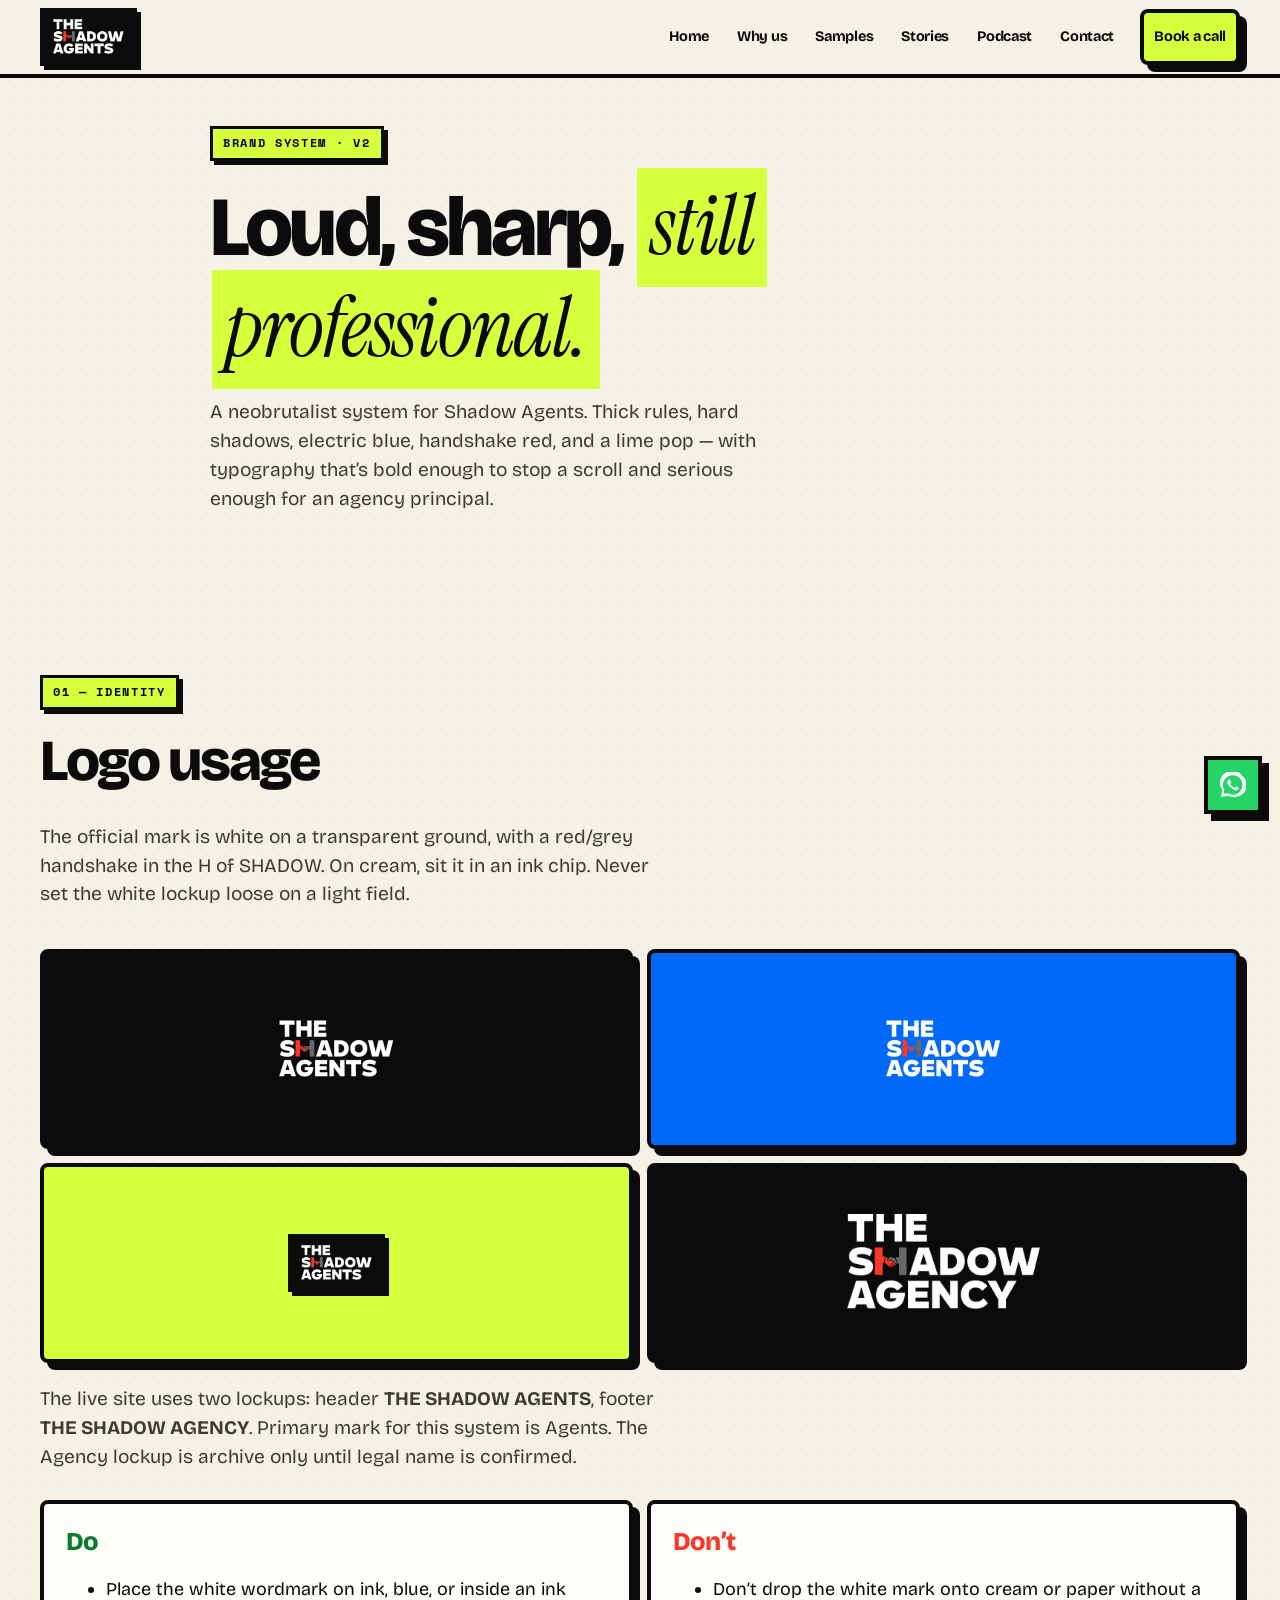
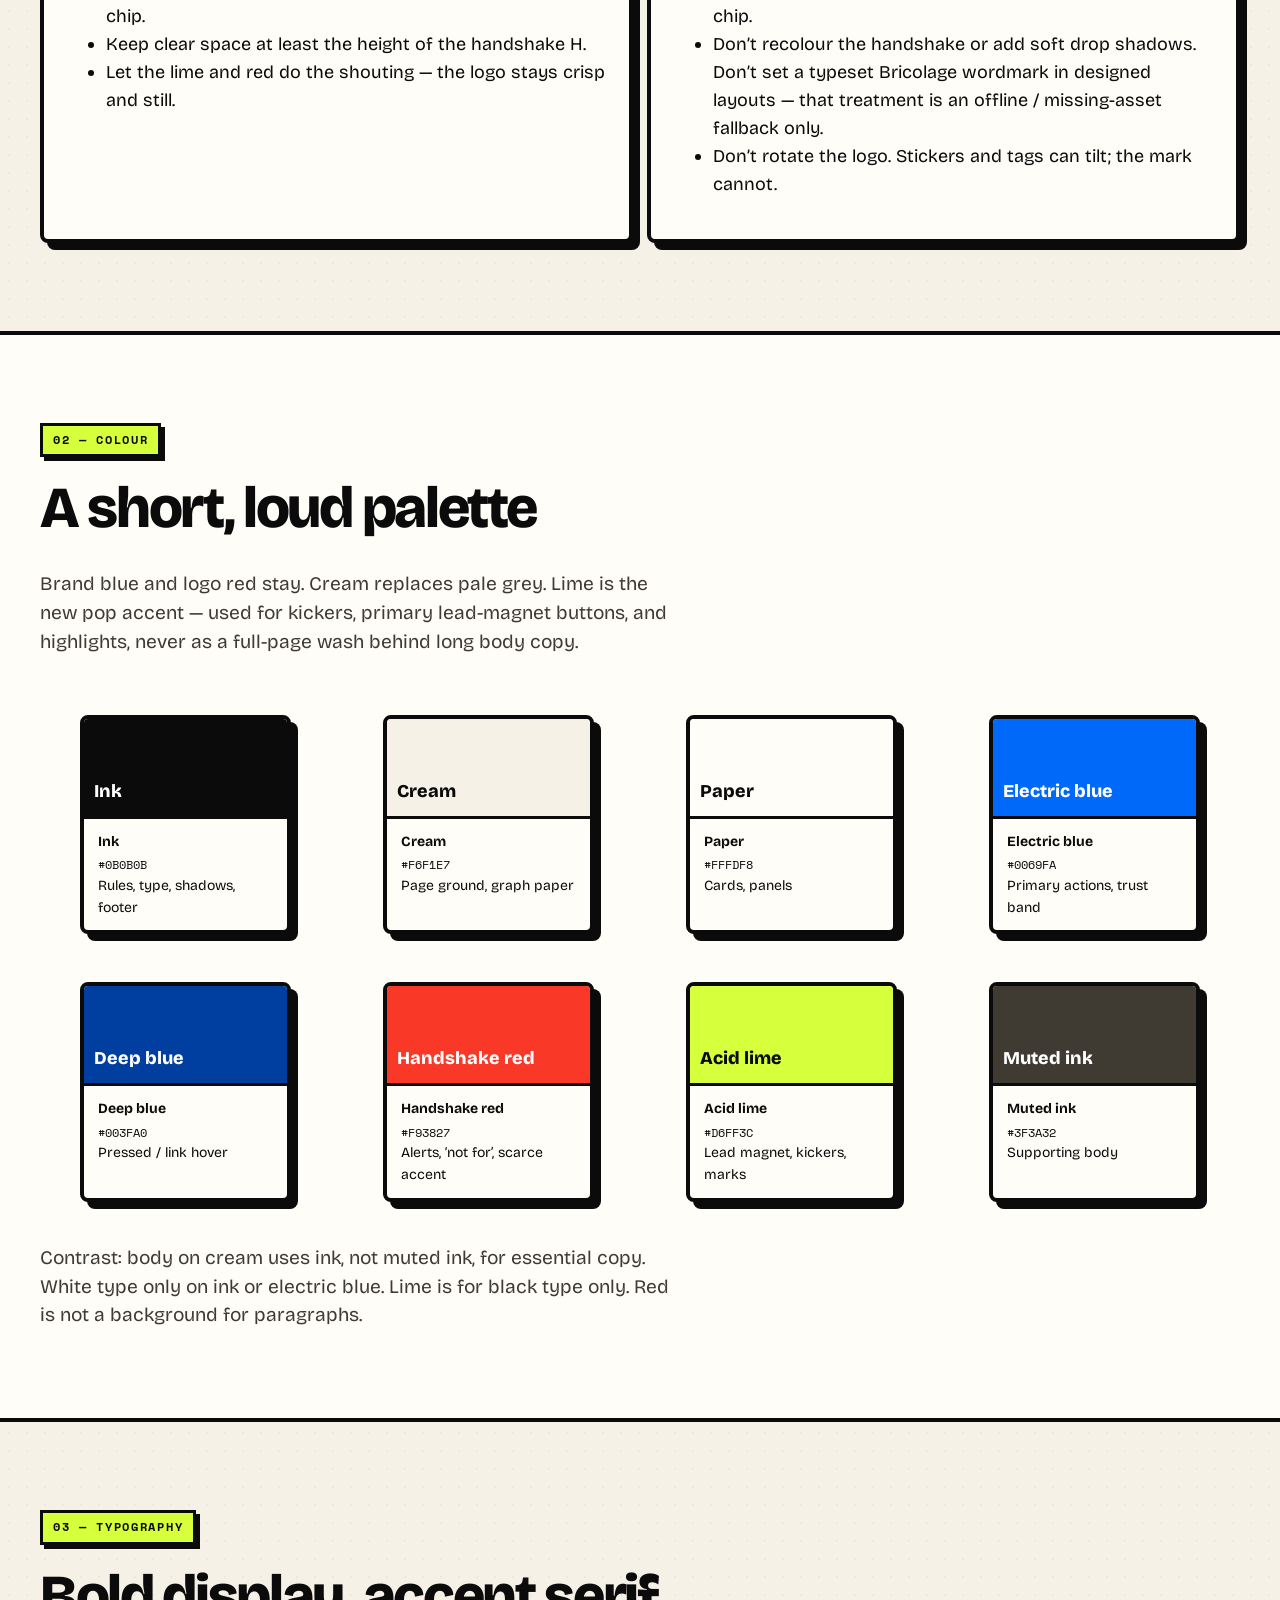
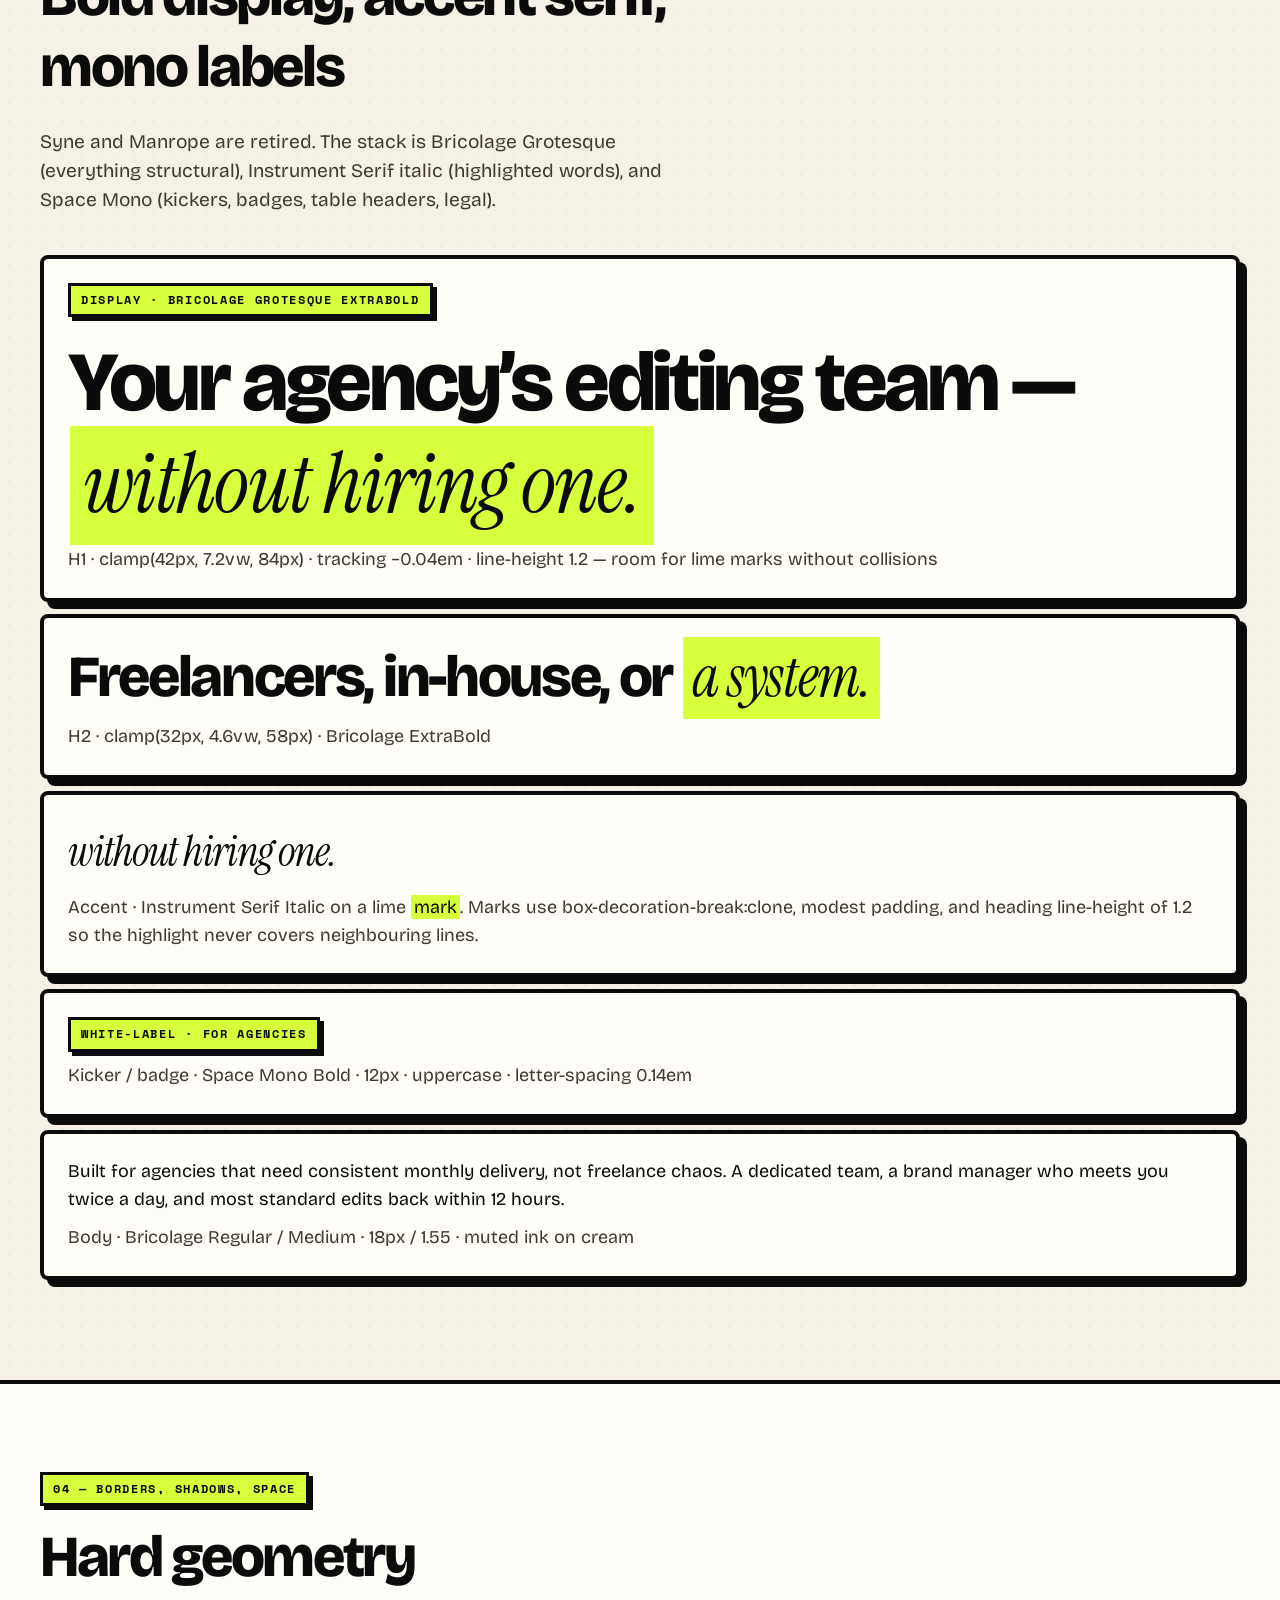
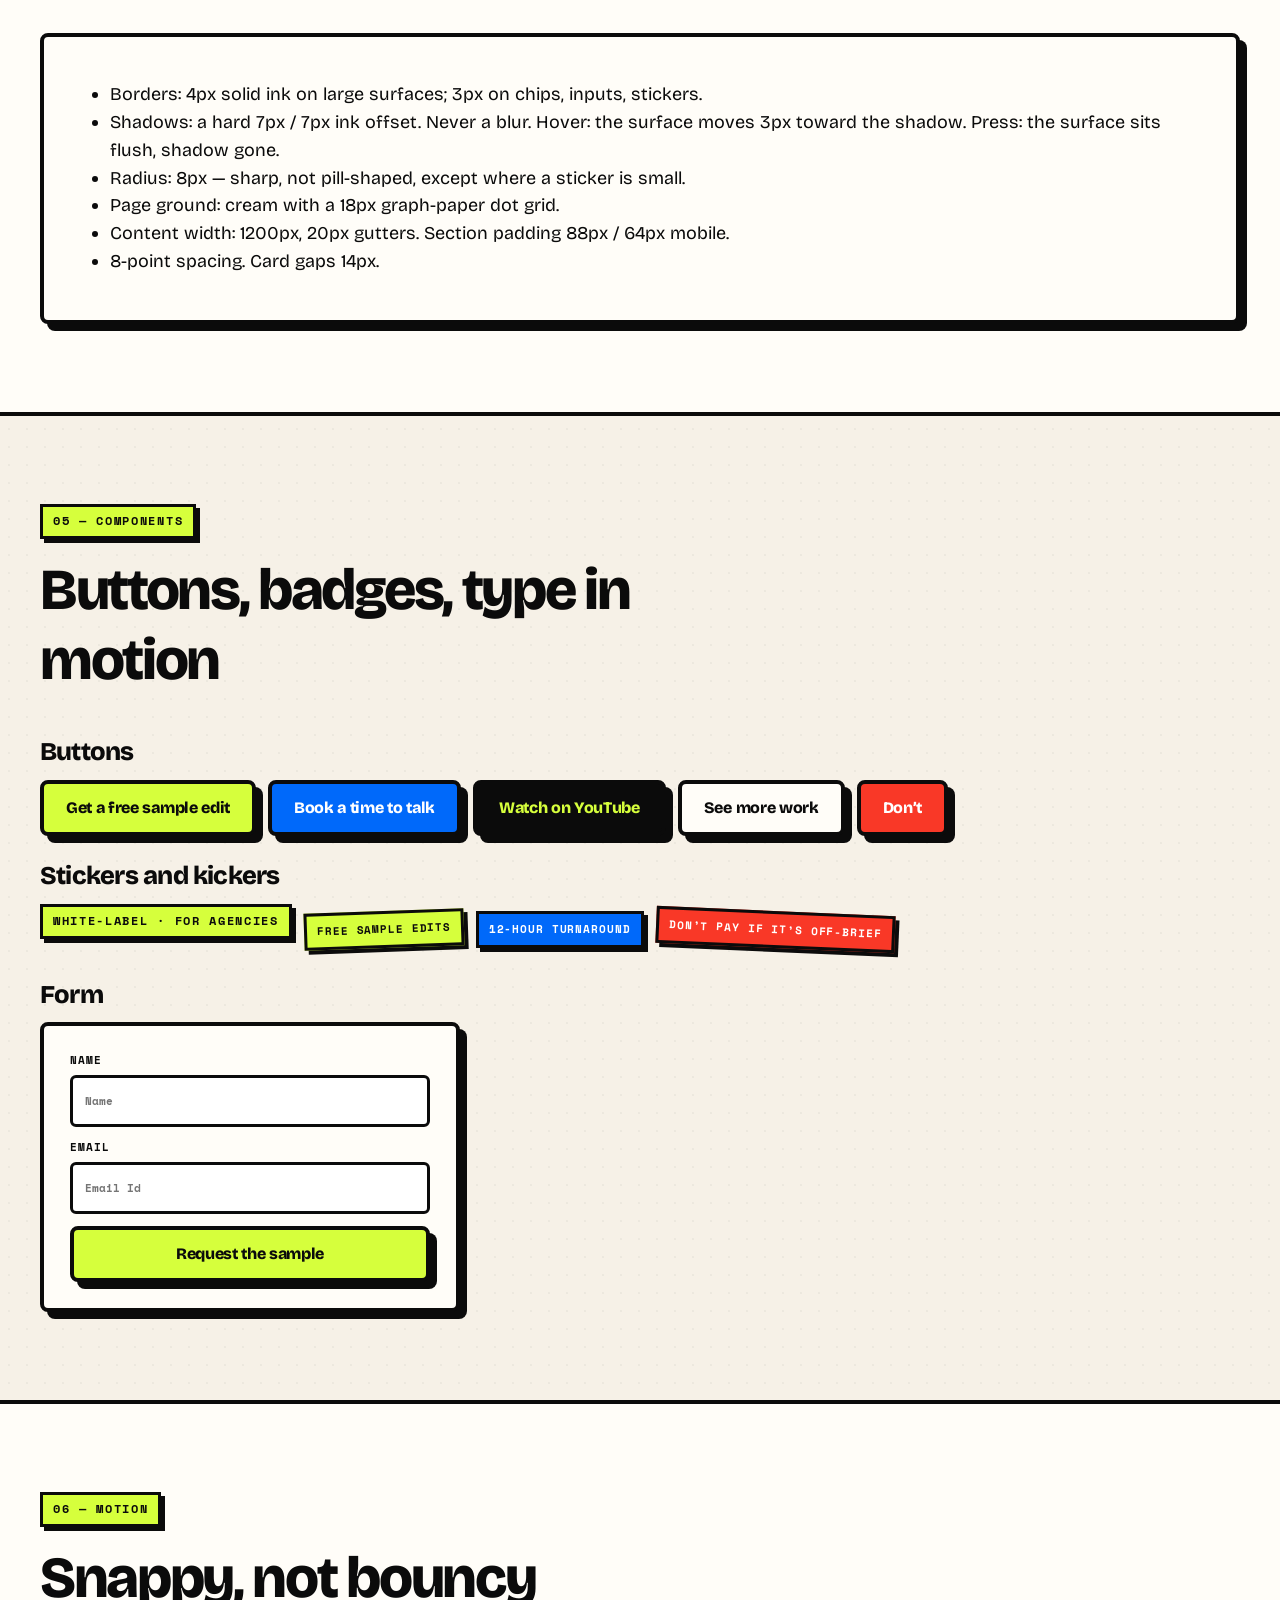
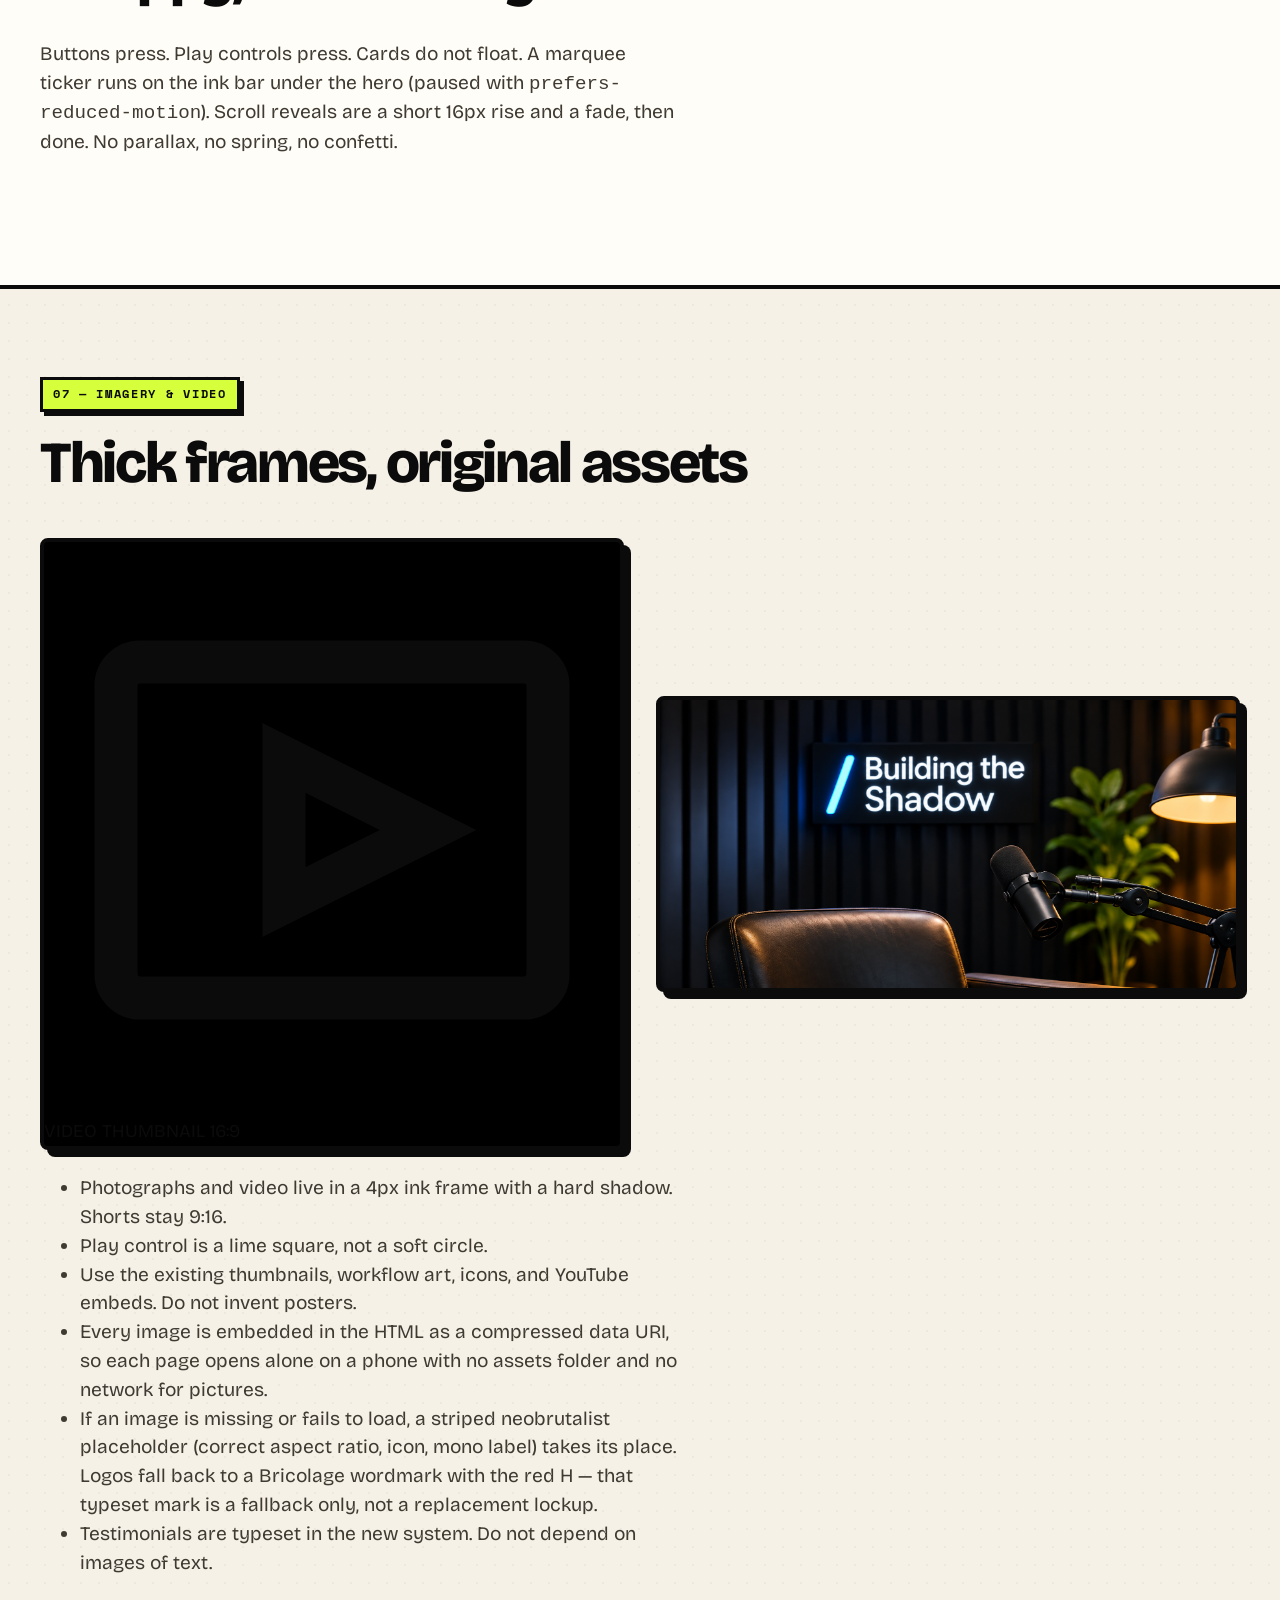
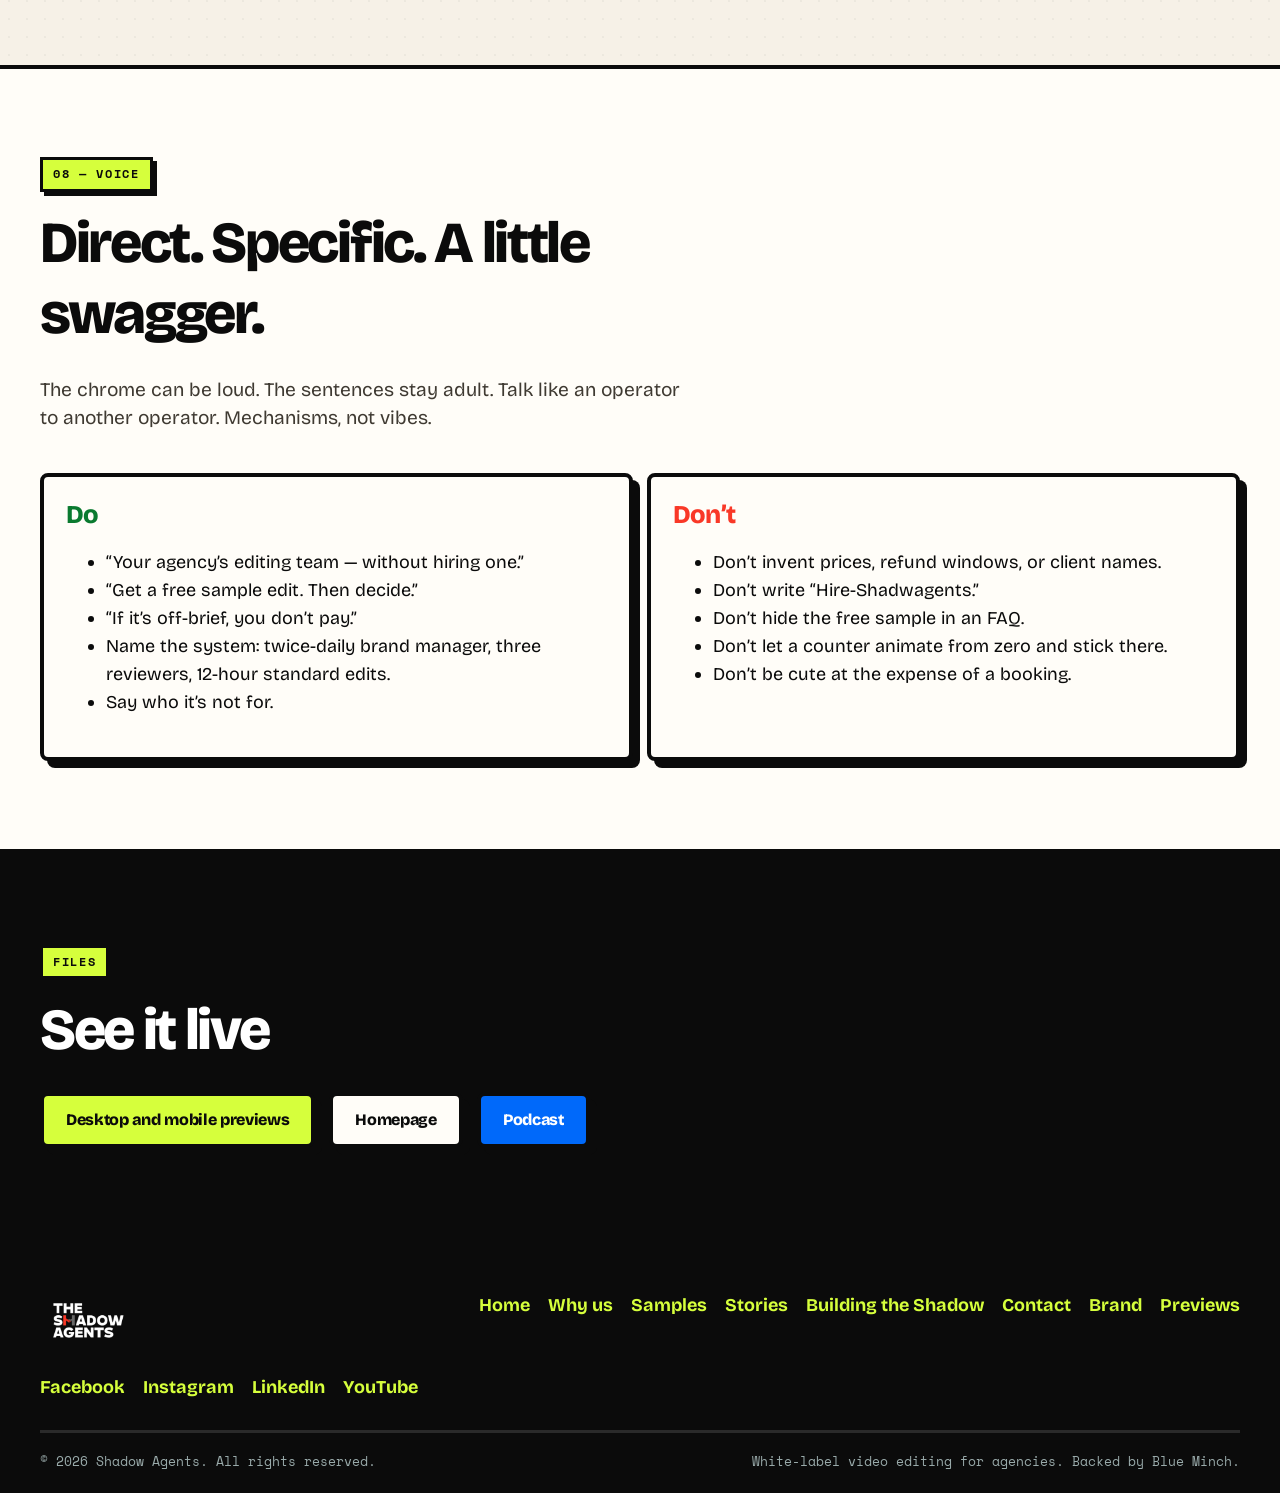
==== commit 3a75298d: "Add Why Us, Samples, Stories, and Contact as standalone pages Photo-heavy neobrutalist pages using S" ====
--- a/brand-guidelines.html
+++ b/brand-guidelines.html
@@ -247,11 +247,9 @@
 .pain-grid{display:grid;grid-template-columns:repeat(3,1fr);gap:14px}
 .pain-card{padding:22px 20px;background:var(--paper)}
 .pain-card .num{font-family:var(--font-mono);font-weight:700;font-size:12px;color:var(--red);letter-spacing:.1em;margin-bottom:8px}
-.bento{display:grid;grid-template-columns:repeat(4,1fr);gap:14px}
-.bento .system-card:nth-child(1),.bento .system-card:nth-child(6),
-.bento .system-card:nth-child(7),.bento .system-card:nth-child(8){grid-column:span 2}
-.system-card{padding:22px 20px;display:grid;grid-template-columns:auto 1fr;gap:14px;align-items:start;background:var(--paper)}
-.system-card img{width:58px;height:50px;object-fit:contain}
+.bento{display:grid;grid-template-columns:repeat(2,minmax(0,1fr));gap:14px;align-items:stretch}
+.system-card{padding:22px 20px;display:grid;grid-template-columns:auto minmax(0,1fr);gap:14px;align-items:start;background:var(--paper);height:100%;min-width:0}
+.system-card img{width:58px;height:50px;object-fit:contain;flex-shrink:0}
 .system-card p{margin:8px 0 0;color:var(--muted);font-size:15.5px}
 .compare{width:100%;border-collapse:separate;border-spacing:0;background:var(--paper);border:var(--line);box-shadow:var(--shadow);overflow:hidden}
 .compare th,.compare td{padding:14px 16px;text-align:left;border-bottom:3px solid var(--ink);border-right:3px solid var(--ink);font-size:15px;vertical-align:top}
@@ -271,12 +269,26 @@
 .short-card{position:relative;aspect-ratio:9/16;background:#111}
 .short-card img,.short-card iframe{width:100%;height:100%;object-fit:cover;position:absolute;inset:0}
 .short-card .play-btn i{width:64px;height:64px}
+.play-btn{align-items:flex-end;justify-content:flex-start;padding:14px;gap:10px;background:linear-gradient(0deg,rgba(11,11,11,.55),transparent 45%)}
+.play-btn i{width:54px;height:54px;border-width:3px;box-shadow:4px 4px 0 var(--ink)}
+.play-btn svg{width:22px;height:22px;margin-left:3px}
+.play-btn::after{content:"Watch";font:700 12px/1 "Space Mono",monospace;letter-spacing:.08em;text-transform:uppercase;background:var(--ink);color:var(--lime);border:2px solid var(--lime);padding:7px 9px;margin-bottom:9px}
+.short-card .play-btn i{width:46px;height:46px}
+.short-card .play-btn::after{content:none}
+@media (max-width:600px){.play-btn{padding:10px}.play-btn i{width:46px;height:46px}.play-btn::after{font-size:11px;padding:6px 8px;margin-bottom:6px}}
+
 
 .quote-grid{display:grid;grid-template-columns:1fr 1fr;gap:14px}
 blockquote.quote{margin:0;padding:28px 24px;background:var(--paper)}
 blockquote.quote p{margin:0;font-size:22px;line-height:1.25;letter-spacing:-.03em;font-weight:700}
 blockquote.quote footer{margin-top:16px;font-family:var(--font-mono);font-size:12px;letter-spacing:.06em;text-transform:uppercase}
 .qmark{font-family:var(--font-serif);font-style:italic;font-size:56px;line-height:.7;color:var(--blue);margin-bottom:8px}
+.portfolio-quotes{margin-top:36px}
+.portfolio-quotes .sticker{display:inline-block;margin-bottom:16px}
+.portfolio-quotes blockquote.quote p{
+  font-family:var(--font-serif);font-style:italic;font-weight:400;letter-spacing:-.02em;
+  font-size:clamp(20px,2vw,24px);line-height:1.3;color:var(--ink);
+}
 
 .faq-list{display:flex;flex-direction:column;gap:10px;max-width:900px}
 .faq-list details{background:var(--paper);border:var(--line);box-shadow:var(--shadow-sm);padding:0 20px}
@@ -325,20 +337,40 @@
 .mobile-cta .btn{flex:1;min-height:48px;font-size:14px}
 
 /* Podcast */
-.hero-pod{position:relative;padding:0;min-height:82vh;display:flex;align-items:flex-end;border-bottom:var(--line);background:#0b0b0b;overflow:hidden}
+.hero-pod{position:relative;padding:0;min-height:82vh;display:flex;align-items:flex-end;border-bottom:var(--line);background:#0b0b0b;overflow:hidden;box-shadow:inset 0 0 0 4px var(--ink)}
 .hero-pod .hero-bg{position:absolute;inset:0}
 .hero-pod .hero-bg img,.hero-pod .hero-bg .ph{
-  position:absolute;inset:0;width:100%;height:100%;object-fit:cover;object-position:center 30%;border:0;
-}
-.hero-pod .hero-bg::after{
-  content:"";position:absolute;inset:0;pointer-events:none;z-index:1;
+  position:absolute;inset:0;width:100%;height:100%;object-fit:cover;object-position:78% 50%;border:0;
+}
+.hero-pod .hero-bg-video{
+  position:absolute;inset:0;overflow:hidden;pointer-events:none;z-index:0;
+}
+.hero-pod .hero-bg-video iframe{
+  position:absolute;top:50%;left:50%;
+  width:177.78vh;height:100vh;min-width:100%;min-height:56.25vw;
+  transform:translate(-50%,-50%) scale(1.12);
+  border:0;pointer-events:none;max-width:none;
+}
+.hero-pod .hero-bg-fx{
+  position:absolute;inset:0;pointer-events:none;z-index:1;
   background:
-    linear-gradient(180deg,rgba(11,11,11,.62) 0%,rgba(11,11,11,.74) 38%,rgba(11,11,11,.94) 100%),
-    linear-gradient(90deg,rgba(11,11,11,.35) 0%,rgba(11,11,11,.12) 55%,rgba(11,11,11,.3) 100%);
+    linear-gradient(180deg,rgba(11,11,11,.55) 0%,rgba(11,11,11,.70) 52%,rgba(11,11,11,.85) 100%),
+    linear-gradient(90deg,rgba(11,11,11,.62) 0%,rgba(11,11,11,.28) 42%,rgba(11,11,11,.12) 100%);
+}
+.hero-pod .hero-bg-fx::after{
+  content:"";position:absolute;inset:0;pointer-events:none;opacity:.09;mix-blend-mode:overlay;
+  background-image:url("data:image/svg+xml;utf8,<svg xmlns='http://www.w3.org/2000/svg' width='180' height='180'><filter id='n'><feTurbulence type='fractalNoise' baseFrequency='0.8' numOctaves='4' stitchTiles='stitch'/></filter><rect width='100%' height='100%' filter='url(%23n)'/></svg>");background-size:180px 180px;
 }
 .hero-pod .wrap{position:relative;z-index:2;padding:130px 0 64px;max-width:900px}
+.hero-pod .wrap::before{
+  content:"";position:absolute;left:-8%;bottom:-6%;width:min(740px,95%);height:min(560px,85%);
+  background:radial-gradient(ellipse at 28% 55%,rgba(214,255,60,.22) 0%,rgba(214,255,60,.08) 42%,transparent 70%);
+  pointer-events:none;z-index:0;filter:blur(2px);
+}
+.hero-pod .wrap > *{position:relative;z-index:1}
 .hero-pod h1,.hero-pod .lede{color:#fff}
 .hero-pod .lede{color:#efe9d8}
+.hero-pod h1{line-height:1.2}
 .hero-pod h1 .mark{color:var(--ink)}
 .episode-grid{display:grid;grid-template-columns:repeat(3,1fr);gap:16px}
 .episode-card{background:var(--paper);overflow:hidden}
@@ -398,6 +430,10 @@
 .band-ink{background:var(--ink);color:#fff;border-top:var(--line);border-bottom:var(--line)}
 .band-ink h2,.band-ink h3{color:#fff}
 .band-ink .lede{color:#d9d3c4}
+.sticker.lime,.band-ink .sticker.lime{color:var(--ink)}
+blockquote.quote,.band-ink blockquote.quote{color:var(--ink)}
+blockquote.quote footer,.band-ink blockquote.quote footer{color:var(--ink);opacity:.8}
+
 .band-blue{background:var(--blue);color:#fff;border-top:var(--line);border-bottom:var(--line)}
 .band-blue h2{color:#fff}
 .band-lime{background:var(--lime);border-top:var(--line);border-bottom:var(--line)}
@@ -419,11 +455,11 @@
   .marquee-track{animation:none}
   .reveal{opacity:1;transform:none}
   .btn,.play-btn i{transition:none}
+  .hero-bg-video{display:none !important}
 }
 @media (max-width:1100px){
   .hero-grid,.split,.contact-grid,.trust-grid,.frames{grid-template-columns:1fr}
-  .bento{grid-template-columns:1fr 1fr}
-  .bento .system-card:nth-child(1),.bento .system-card:nth-child(6){grid-column:auto}
+  .bento{grid-template-columns:repeat(2,minmax(0,1fr))}
   .steps,.episode-grid,.benefit-grid,.topic-grid,.pain-grid,.swatch-grid,.portfolio-grid{grid-template-columns:1fr 1fr}
   .frames{justify-items:center}
 }
@@ -437,7 +473,7 @@
   body.nav-open .nav{display:flex}
   .nav a{padding:12px 8px}
   .nav-cta{margin:10px 0 0}
-  .system-card,.quote-grid,.do-dont,.logo-row,.compare{display:block}
+  .quote-grid,.do-dont,.logo-row,.compare{display:block}
   .compare thead{display:none}
   .compare tr{display:block;border-bottom:var(--line-sm);padding:8px 0}
   .compare td,.compare th{display:block;border:0;padding:6px 14px}
@@ -455,18 +491,31 @@
   .badge-row{margin-top:14px}
   .hero-pod{min-height:0}
   .hero-pod .wrap{padding:32px 0 calc(24px + var(--cta-h))}
-  .hero-pod .hero-bg::after{
-    background:linear-gradient(180deg,rgba(11,11,11,.78) 0%,rgba(11,11,11,.88) 42%,rgba(11,11,11,.96) 100%);
+  .hero-pod .hero-bg-fx{
+    background:
+      linear-gradient(180deg,rgba(11,11,11,.58) 0%,rgba(11,11,11,.72) 48%,rgba(11,11,11,.88) 100%),
+      linear-gradient(90deg,rgba(11,11,11,.70) 0%,rgba(11,11,11,.32) 55%,rgba(11,11,11,.16) 100%);
   }
 }
 @media (max-width:640px){
-  .pain-grid,.portfolio-grid,.steps,.episode-grid,.benefit-grid,.topic-grid,.swatch-grid,.bento{grid-template-columns:1fr}
+  .pain-grid,.portfolio-grid,.steps,.episode-grid,.benefit-grid,.topic-grid,.swatch-grid,.bento{grid-template-columns:minmax(0,1fr)}
   .btn-row{flex-direction:column}
   .hero .btn-row .btn,.hero-pod .btn-row .btn,#final-cta .btn{width:100%}
   .trust-grid{grid-template-columns:1fr 1fr}
   h1{font-size:clamp(36px,12vw,52px)}
 }
 
+@media (max-width:1080px){
+  .menu-toggle{display:flex}
+  .nav{
+    display:none;position:absolute;top:var(--nav-h);left:0;right:0;
+    background:var(--cream);flex-direction:column;align-items:stretch;
+    padding:12px 16px 20px;border-bottom:var(--line);gap:4px;
+  }
+  body.nav-open .nav{display:flex}
+  .nav a{padding:12px 8px}
+  .nav-cta{margin:10px 0 0}
+}
 </style>
 <script>
 window.saPh=function(img){
@@ -521,9 +570,11 @@
     <button class="menu-toggle" type="button" aria-expanded="false" aria-controls="site-nav" aria-label="Open menu"><span></span></button>
     <nav class="nav" id="site-nav">
       <a href="index.html">Home</a>
+      <a href="why-us.html">Why us</a>
+      <a href="samples.html">Samples</a>
+      <a href="stories.html">Stories</a>
       <a href="podcast.html">Podcast</a>
-      <a href="brand-guidelines.html" aria-current="page">Brand</a>
-      <a href="previews.html">Previews</a>
+      <a href="contact.html">Contact</a>
       <a class="btn btn-lime nav-cta" href="https://calendly.com/seo-blueminch/30min?hide_event_type_details=1&hide_gdpr_banner=1" target="_blank" rel="noopener">Book a call</a>
     </nav>
   </div>
@@ -787,10 +838,13 @@
       <a class="logo" href="index.html"><span class="logo-chip"><img data-ph="LOGO" data-ratio="logo" onerror="window.saPh&&saPh(this)" src="assets/logo-agents.png" alt="The Shadow Agents"></span></a>
       <div class="foot-links">
         <a href="index.html">Home</a>
-        <a href="podcast.html">Podcast</a>
+        <a href="why-us.html">Why us</a>
+        <a href="samples.html">Samples</a>
+        <a href="stories.html">Stories</a>
+        <a href="podcast.html">Building the Shadow</a>
+        <a href="contact.html">Contact</a>
         <a href="brand-guidelines.html">Brand</a>
         <a href="previews.html">Previews</a>
-        <a href="index.html#contact">Free sample</a>
       </div>
       <div class="socials">
         <a href="https://www.facebook.com/people/Shadow-Agency/61574427526599/" target="_blank" rel="noopener">Facebook</a>
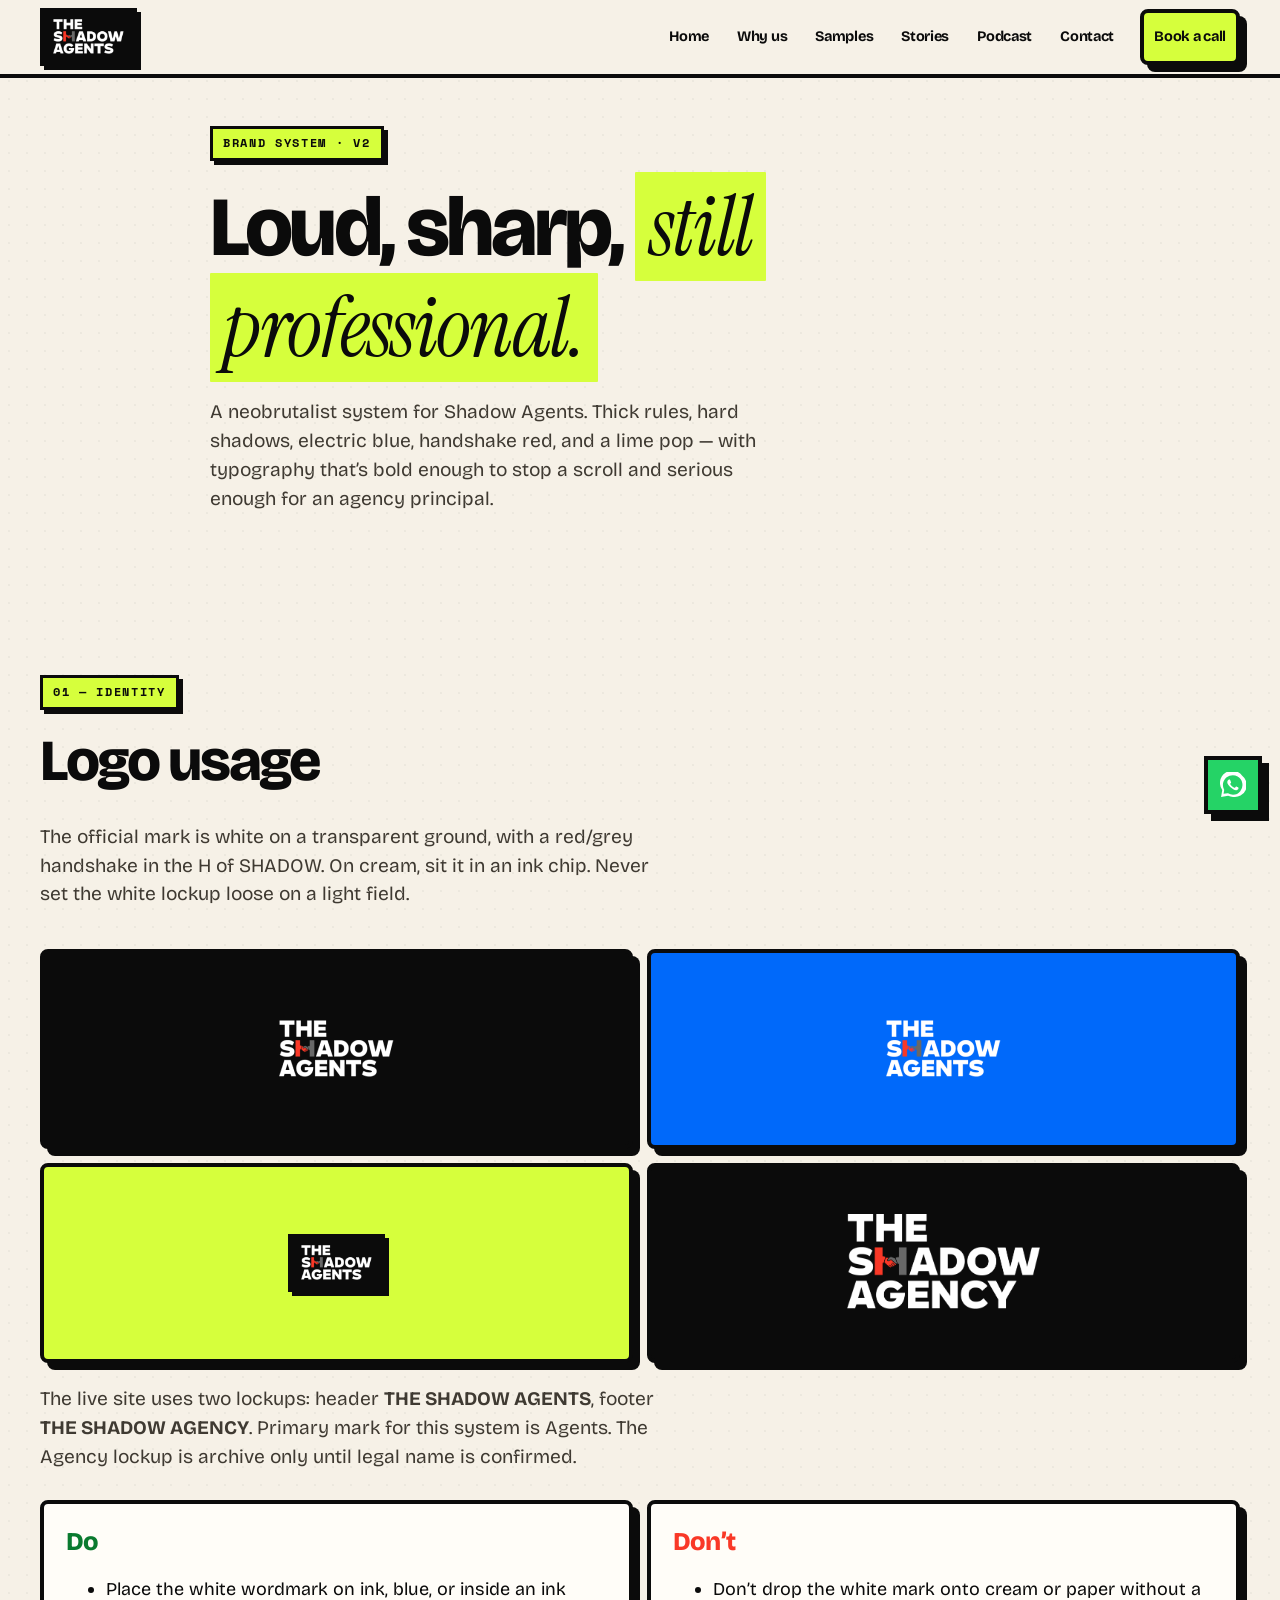
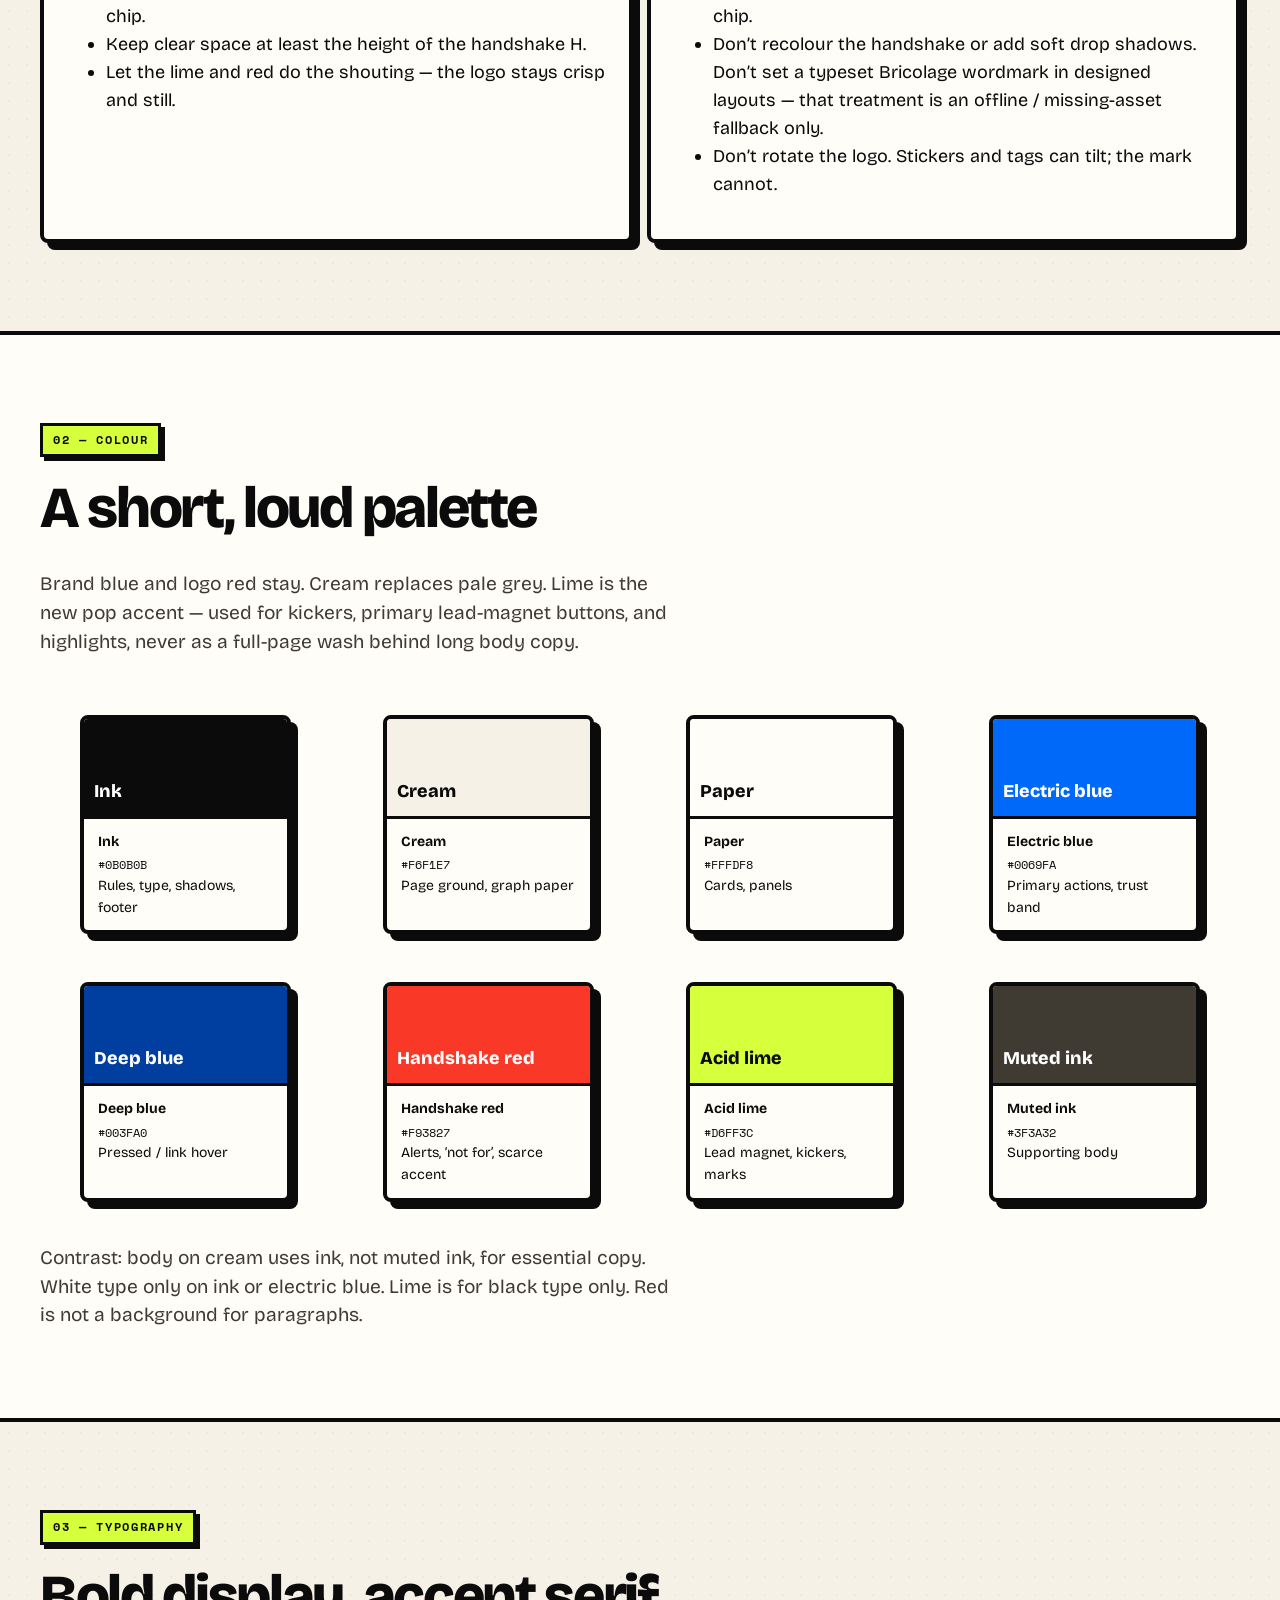
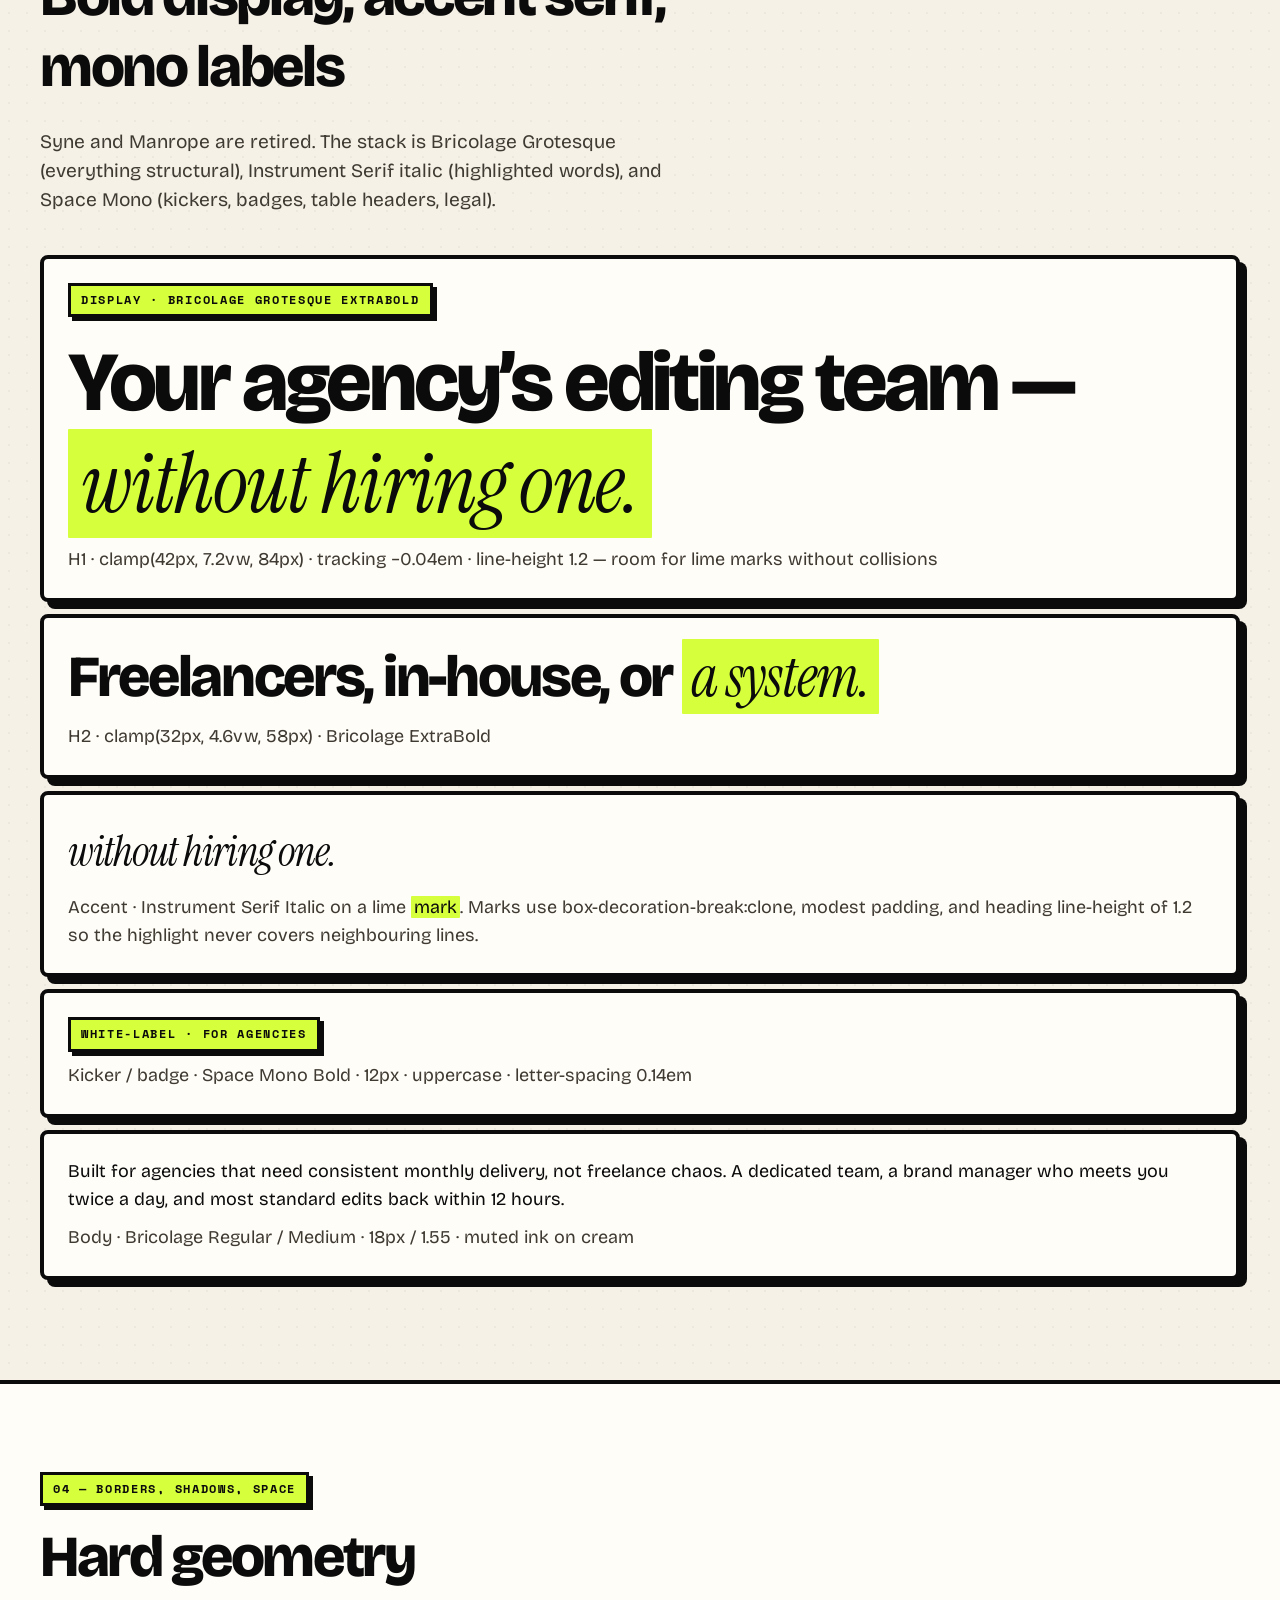
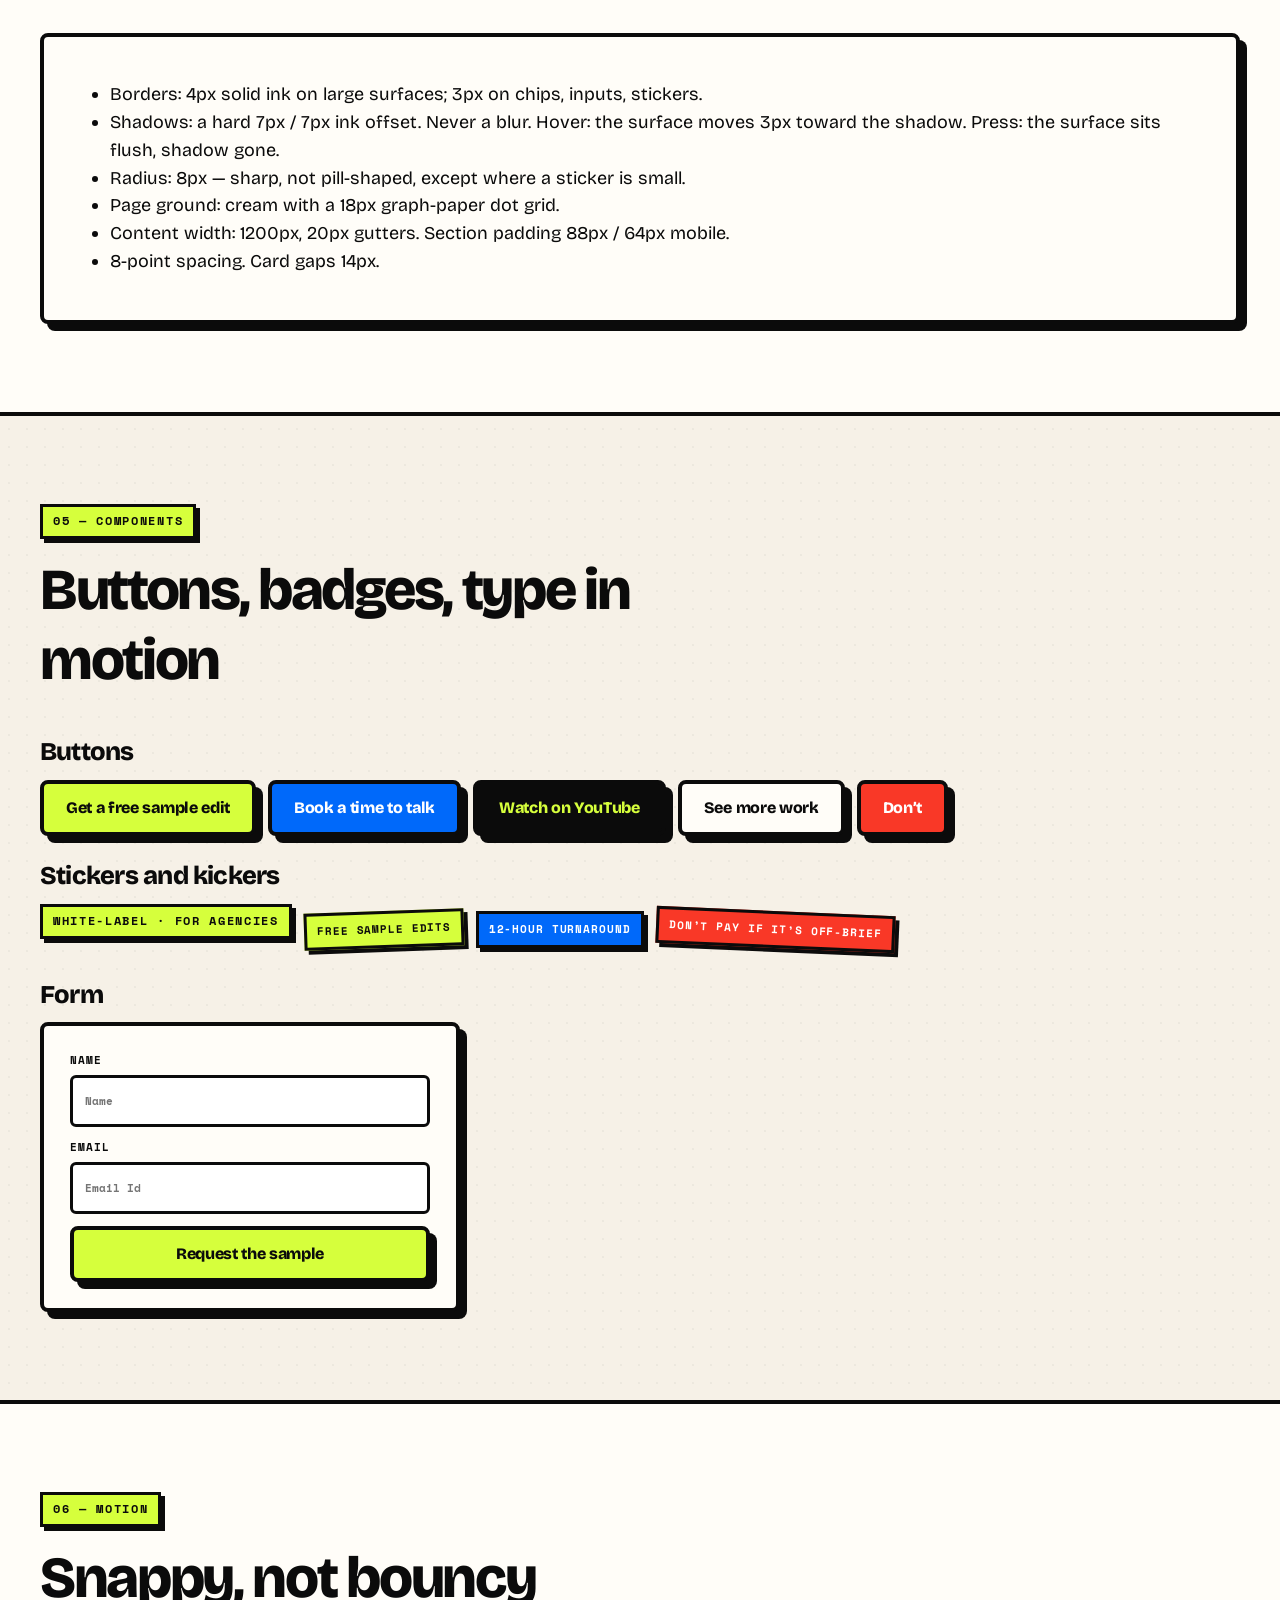
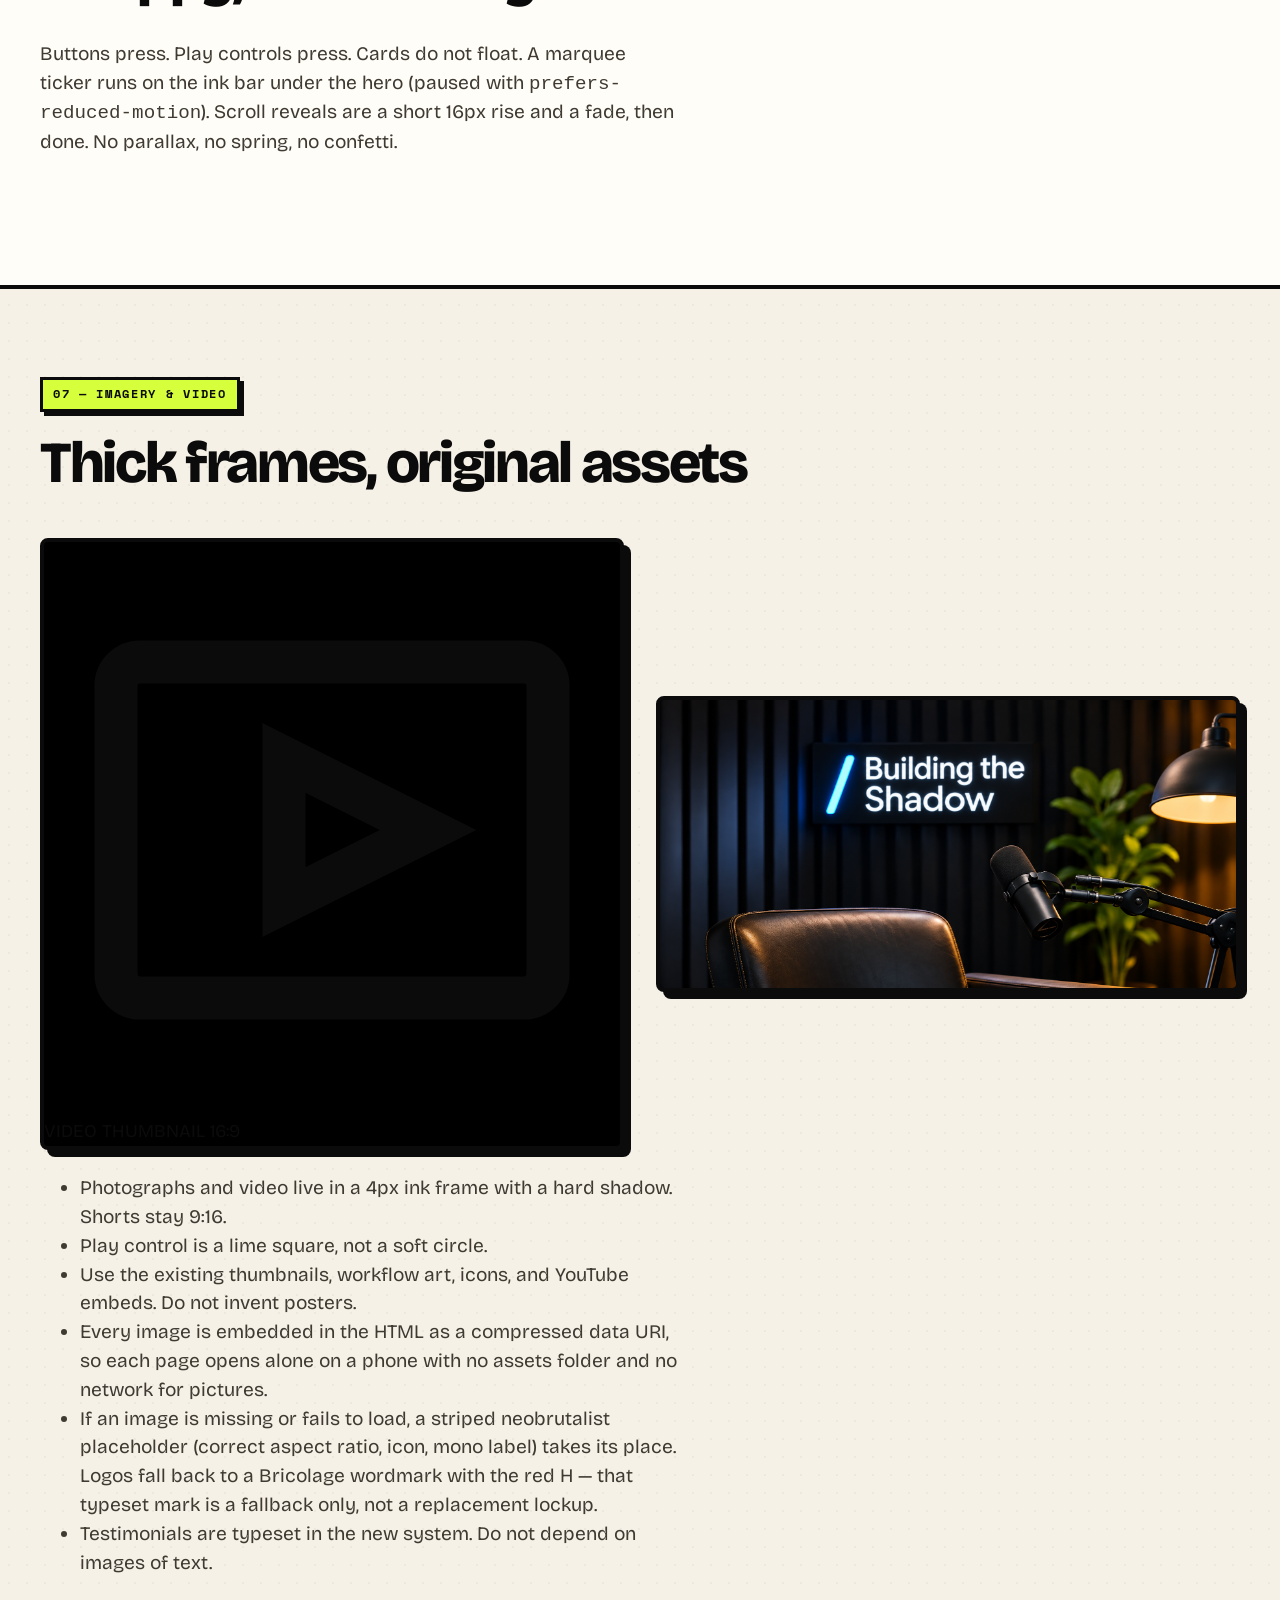
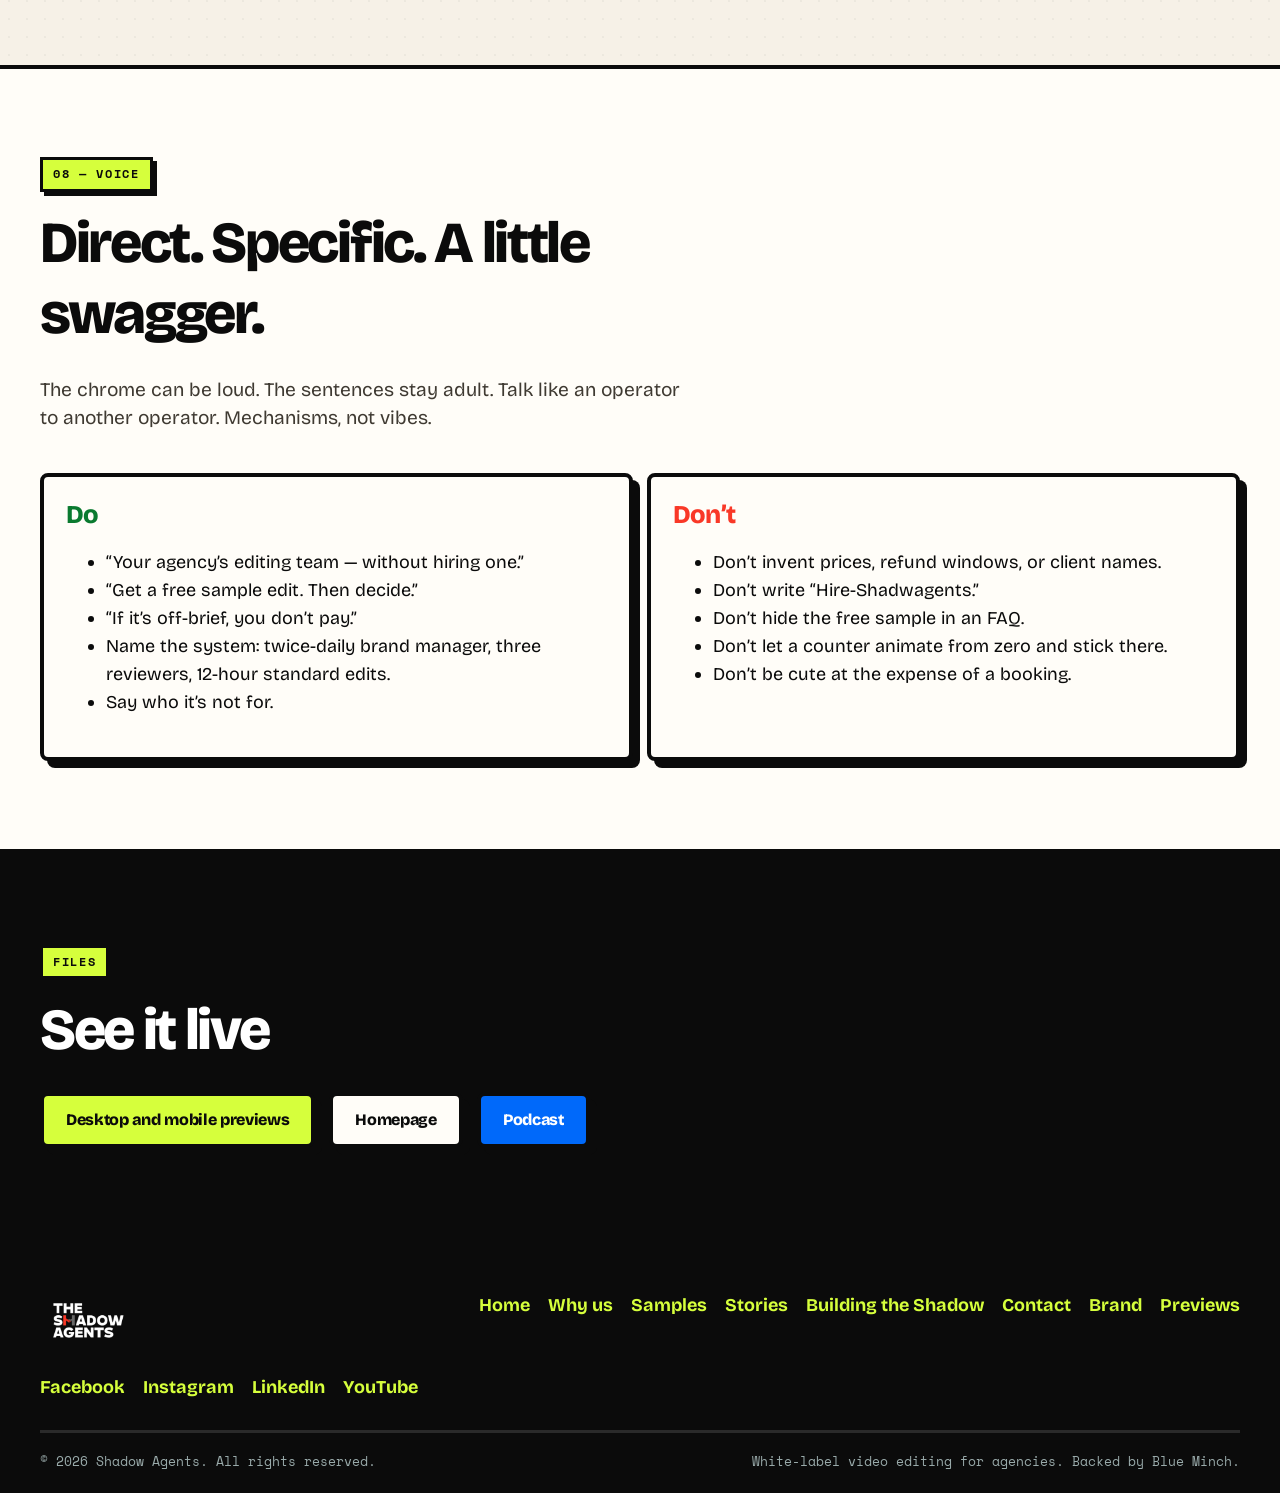
==== commit ae38af04: "Fix mobile grids, lime highlight overlap, and cropped mosaics Comparison and other odd-count grids n" ====
--- a/brand-guidelines.html
+++ b/brand-guidelines.html
@@ -33,8 +33,9 @@
   --ease:cubic-bezier(.2,.8,.2,1);
 }
 *,*::before,*::after{box-sizing:border-box}
-html{scroll-behavior:smooth}
-html,body{margin:0;padding:0}
+html{scroll-behavior:smooth;scroll-padding-top:calc(var(--nav-h) + 16px)}
+section[id],.section[id],#contact,#sample,#enquire-form,#edits,#compare,#system,#process,#who,#portfolio,#stories,#problem,#faq,#podcast-teaser{scroll-margin-top:calc(var(--nav-h) + 16px)}
+html,body{margin:0;padding:0;overflow-x:clip;max-width:100%}
 body{
   font-family:var(--font-display);
   font-size:18px;
@@ -48,7 +49,7 @@
   -webkit-font-smoothing:antialiased;
   text-rendering:optimizeLegibility;
 }
-img,svg,video{max-width:100%;display:block}
+img,svg,video{max-width:100%;display:block;height:auto}
 iframe{max-width:100%;display:block;border:0}
 button,input,textarea,select{font:inherit;color:inherit}
 a{color:var(--blue-deep)}
@@ -89,13 +90,11 @@
 .mark{
   background:var(--lime);
   color:var(--ink);
-  padding:.04em .16em .08em;
-  margin:0 .02em;
+  padding:0 .16em;
+  margin:0;
+  border-radius:1px;
   -webkit-box-decoration-break:clone;
   box-decoration-break:clone;
-  position:relative;
-  z-index:0;
-  border-radius:1px;
 }
 .mark-blue{background:var(--blue);color:#fff}
 .mark-red{background:var(--red);color:#fff}
@@ -136,6 +135,13 @@
   box-shadow:var(--shadow);
   overflow:hidden;
   background:#000;
+  box-sizing:border-box;
+  min-width:0;
+  max-width:100%;
+}
+.frame > img{
+  display:block;
+  max-width:100%;
 }
 
 /* Nav */
@@ -370,7 +376,7 @@
 .hero-pod .wrap > *{position:relative;z-index:1}
 .hero-pod h1,.hero-pod .lede{color:#fff}
 .hero-pod .lede{color:#efe9d8}
-.hero-pod h1{line-height:1.2}
+.hero-pod h1{line-height:1.18}
 .hero-pod h1 .mark{color:var(--ink)}
 .episode-grid{display:grid;grid-template-columns:repeat(3,1fr);gap:16px}
 .episode-card{background:var(--paper);overflow:hidden}
@@ -460,8 +466,14 @@
 @media (max-width:1100px){
   .hero-grid,.split,.contact-grid,.trust-grid,.frames{grid-template-columns:1fr}
   .bento{grid-template-columns:repeat(2,minmax(0,1fr))}
-  .steps,.episode-grid,.benefit-grid,.topic-grid,.pain-grid,.swatch-grid,.portfolio-grid{grid-template-columns:1fr 1fr}
+  .steps,.pain-grid,.swatch-grid,.portfolio-grid{grid-template-columns:1fr 1fr}
+  .episode-grid,.benefit-grid,.topic-grid,.vs-grid,.contact-tiles{grid-template-columns:minmax(0,1fr)}
   .frames{justify-items:center}
+  .mosaic{grid-template-columns:repeat(2,minmax(0,1fr));grid-auto-rows:auto;align-items:start}
+  .mosaic .w2,.mosaic .w3,.mosaic .h2{grid-column:auto;grid-row:auto}
+  .mosaic .frame{width:100%;height:auto;aspect-ratio:auto;overflow:hidden}
+  .mosaic .frame img{width:100%;height:auto;max-width:100%;object-fit:contain;object-position:center;display:block;position:static;background:#111}
+  .mosaic .frame:last-child:nth-child(odd){grid-column:1 / -1}
 }
 @media (max-width:820px){
   .menu-toggle{display:flex}
@@ -505,6 +517,186 @@
   h1{font-size:clamp(36px,12vw,52px)}
 }
 
+/* ========== Inner pages — photo-heavy layouts ========== */
+.page-hero{
+  position:relative;min-height:78vh;display:flex;align-items:flex-end;
+  border-bottom:var(--line);overflow:hidden;background:#0b0b0b;
+}
+.page-hero .hero-bg{position:absolute;inset:0}
+.page-hero .hero-bg img,.page-hero .hero-bg .ph{
+  width:100%;height:100%;object-fit:cover;position:absolute;inset:0;border:0;
+}
+.page-hero .hero-bg-fx{
+  position:absolute;inset:0;pointer-events:none;
+  background:
+    linear-gradient(180deg,rgba(11,11,11,.2) 0%,rgba(11,11,11,.68) 52%,rgba(11,11,11,.92) 100%),
+    linear-gradient(90deg,rgba(11,11,11,.7) 0%,rgba(11,11,11,.25) 48%,transparent 100%);
+}
+.page-hero .wrap{position:relative;z-index:2;padding:130px 0 64px}
+.page-hero h1,.page-hero .lede{color:#fff}
+.page-hero .lede{color:#efe9d8;max-width:42rem}
+.page-hero h1{font-size:clamp(40px,8vw,92px);line-height:1.18;margin-bottom:18px}
+.page-hero .btn-row{margin-top:26px}
+.page-hero.hero-cream{background:var(--cream);min-height:auto;align-items:center}
+.page-hero.hero-cream .hero-bg-fx{display:none}
+.page-hero.hero-cream h1,.page-hero.hero-cream .lede{color:var(--ink)}
+.page-hero.hero-cream .lede{color:var(--muted)}
+.page-hero.hero-cream .wrap{padding:56px 0 36px}
+.page-hero.hero-lime{background:var(--lime)}
+.page-hero.hero-lime .hero-bg-fx{
+  background:linear-gradient(180deg,rgba(11,11,11,.05),rgba(11,11,11,.55) 80%);
+}
+.page-hero .hero-bg-fx.soft{
+  background:
+    linear-gradient(180deg,rgba(11,11,11,.1) 0%,rgba(11,11,11,.55) 60%,rgba(11,11,11,.88) 100%),
+    linear-gradient(90deg,rgba(11,11,11,.55) 0%,rgba(11,11,11,.15) 55%,transparent 100%);
+}
+.page-hero .reveal, .page-hero.hero-cream .reveal{opacity:1;transform:none}
+
+.shadow-lg{box-shadow:10px 10px 0 var(--ink)}
+.lift{transition:transform .16s var(--ease), box-shadow .16s var(--ease)}
+.lift:hover{transform:translate(-3px,-3px);box-shadow:10px 10px 0 var(--ink)}
+
+.logo-rail{
+  overflow:hidden;border-top:var(--line);border-bottom:var(--line);
+  background:var(--paper);padding:18px 0;
+}
+.logo-rail.ink{background:var(--ink)}
+.logo-rail.blue{background:var(--blue)}
+.logo-rail.lime{background:var(--lime)}
+.logo-rail-track{display:flex;gap:12px;width:max-content;animation:tick 48s linear infinite;align-items:center}
+.logo-pill{
+  height:68px;min-width:118px;padding:8px 14px;
+  background:#fff;border:3px solid var(--ink);box-shadow:4px 4px 0 var(--ink);
+  display:grid;place-items:center;border-radius:6px;
+}
+.logo-pill img{max-height:50px;max-width:132px;width:auto;object-fit:contain}
+.logo-rail.ink .logo-pill{background:var(--cream)}
+
+.logo-wall{display:grid;grid-template-columns:repeat(8,minmax(0,1fr));gap:10px}
+.logo-tile{
+  background:#fff;border:var(--line-sm);box-shadow:var(--shadow-sm);
+  padding:10px;min-height:88px;display:grid;place-items:center;border-radius:6px;
+  transition:transform .16s var(--ease), box-shadow .16s var(--ease);
+}
+.logo-tile:hover{transform:translate(-3px,-3px) rotate(-1.5deg);box-shadow:8px 8px 0 var(--ink)}
+.logo-tile img{max-height:52px;max-width:100%;object-fit:contain}
+.logo-tile.ink{background:var(--ink)}
+
+.photo-band{position:relative;min-height:460px;border-top:var(--line);border-bottom:var(--line);overflow:hidden;display:flex;align-items:flex-end}
+.photo-band > img.band-img, .photo-band .band-img{
+  width:100%;height:100%;object-fit:cover;position:absolute;inset:0;min-height:460px;
+}
+.photo-band .band-shade{
+  position:absolute;inset:0;
+  background:linear-gradient(180deg,transparent 30%,rgba(11,11,11,.78) 100%);
+}
+.photo-band .wrap{position:relative;z-index:1;padding:72px 0}
+.photo-band h2,.photo-band .lede{color:#fff}
+.photo-band .lede{color:#efe9d8}
+
+.mosaic{display:grid;grid-template-columns:repeat(6,minmax(0,1fr));grid-auto-rows:minmax(140px,14vw);gap:10px;align-items:stretch}
+.mosaic > *{min-width:0;min-height:0;max-width:100%;overflow:hidden;box-sizing:border-box}
+.mosaic .frame{height:100%;width:100%;overflow:hidden}
+.mosaic .frame img{width:100%;height:100%;max-width:100%;object-fit:cover;object-position:center;display:block;position:static}
+.mosaic .w2{grid-column:span 2}
+.mosaic .w3{grid-column:span 3}
+.mosaic .h2{grid-row:span 2}
+
+.collage{position:relative;min-height:540px}
+.collage .piece{position:absolute;overflow:hidden}
+.collage .piece img{width:100%;height:100%;object-fit:cover}
+
+.hscroll{
+  display:flex;gap:16px;overflow-x:auto;scroll-snap-type:x mandatory;
+  padding:6px 2px 32px;scrollbar-color:var(--ink) var(--cream);
+  -webkit-overflow-scrolling:touch;
+}
+.hscroll > *{flex:0 0 auto;scroll-snap-align:start;box-sizing:border-box}
+.hscroll > .frame{position:relative;overflow:hidden}
+.hscroll > .frame img{width:100%;height:100%;max-width:100%;object-fit:contain;object-position:center;position:absolute;inset:0;display:block}
+.hscroll .short-card{width:min(260px,70vw)}
+.hscroll .scroll-card{width:min(320px,78vw);background:var(--paper);overflow:hidden}
+.hscroll .scroll-card .pic{aspect-ratio:4/3;overflow:hidden;border-bottom:var(--line-sm);background:#111}
+.hscroll .scroll-card .pic img{width:100%;height:100%;object-fit:cover}
+.hscroll .scroll-card .body{padding:18px 16px}
+.hscroll .quote-card-img{width:min(280px,76vw)}
+.hscroll .quote-card-img img{width:100%;height:auto;display:block}
+
+.vs-grid{display:grid;grid-template-columns:repeat(3,minmax(0,1fr));gap:16px;align-items:stretch}
+.vs-col{padding:28px 22px;background:var(--paper)}
+.vs-col.mid{background:var(--cream)}
+.vs-col.sa{background:var(--lime);transform:translateY(-14px);box-shadow:10px 10px 0 var(--ink)}
+.vs-col h3{font-size:clamp(22px,2.4vw,32px);margin-bottom:8px}
+.vs-col ul{list-style:none;padding:0;margin:16px 0 0}
+.vs-col li{padding:11px 0;border-bottom:2px solid rgba(11,11,11,.14);font-weight:700;font-size:15.5px;line-height:1.35}
+.vs-col li:last-child{border-bottom:0}
+
+.timeline{display:flex;flex-direction:column;gap:0}
+.tl-row{display:grid;grid-template-columns:1fr 1fr;gap:40px;align-items:center;padding:28px 0}
+.tl-row + .tl-row{border-top:3px solid var(--ink)}
+.tl-row.flip{direction:rtl}
+.tl-row.flip > *{direction:ltr}
+.tl-copy .n{font-family:var(--font-mono);font-weight:700;font-size:12px;letter-spacing:.12em;background:var(--ink);color:var(--lime);display:inline-block;padding:3px 8px;margin-bottom:12px}
+
+.stat-blow{display:grid;grid-template-columns:repeat(4,minmax(0,1fr));gap:14px}
+.stat-blow article{padding:22px 18px;background:var(--ink);color:#fff;border:var(--line);box-shadow:var(--shadow)}
+.stat-blow .n{font-size:clamp(36px,5.4vw,76px);line-height:.9;letter-spacing:-.06em;font-weight:800;color:var(--lime);display:block}
+.stat-blow span{display:block;margin-top:8px;font-size:14px;color:#d7e6ff}
+
+.quote-blow{margin:0}
+.quote-blow p{font-size:clamp(28px,4.8vw,64px);line-height:1.16;letter-spacing:-.05em;font-weight:800;margin:0;color:inherit}
+.quote-blow.serif p{font-family:var(--font-serif);font-style:italic;font-weight:400;letter-spacing:-.03em}
+.quote-blow footer{margin-top:22px;font-family:var(--font-mono);font-size:13px;letter-spacing:.08em;text-transform:uppercase}
+
+.stack{position:relative;min-height:580px}
+.stack .layer{position:absolute}
+
+.sticker-cluster{display:flex;flex-wrap:wrap;gap:12px;align-items:center}
+.sticker-cluster .sticker{font-size:12px;padding:9px 12px}
+
+.contact-tiles{display:grid;grid-template-columns:repeat(3,minmax(0,1fr));gap:16px}
+.contact-tile{padding:28px 22px;min-height:240px;display:flex;flex-direction:column;justify-content:space-between}
+.contact-tile h3{font-size:clamp(26px,3vw,40px)}
+.contact-tile p{margin:0 0 18px;color:inherit;opacity:.9}
+
+.split-13{display:grid;grid-template-columns:1.25fr .75fr;gap:32px;align-items:center}
+.split-31{display:grid;grid-template-columns:.75fr 1.25fr;gap:32px;align-items:center}
+.feature-short{display:grid;grid-template-columns:minmax(0,.7fr) minmax(0,1.3fr);gap:36px;align-items:center}
+
+.pain-run{display:flex;flex-direction:column;gap:0;border-top:var(--line)}
+.pain-run article{display:grid;grid-template-columns:auto 1fr;gap:22px;align-items:center;padding:18px 0;border-bottom:var(--line)}
+.pain-run .num-xl{font-family:var(--font-mono);font-size:clamp(42px,7vw,92px);line-height:.8;letter-spacing:-.08em;font-weight:700;color:var(--red)}
+.pain-run h3{margin:0;font-size:clamp(22px,3vw,36px)}
+
+.who-blow{display:grid;grid-template-columns:1fr 1fr;min-height:520px;border-top:var(--line);border-bottom:var(--line)}
+.who-blow > div{padding:56px 40px;display:flex;flex-direction:column;justify-content:center}
+.who-blow .yes{background:var(--lime);color:var(--ink);border-right:var(--line)}
+.who-blow .no{background:var(--ink);color:#fff}
+.who-blow h2{font-size:clamp(32px,4vw,56px)}
+.who-blow .no h2{color:#fff}
+.who-blow p{font-size:clamp(16px,1.6vw,20px);max-width:36rem;margin:0}
+
+.cta-band{padding:72px 0;border-top:var(--line);border-bottom:var(--line)}
+.cta-band h2{font-size:clamp(36px,6vw,76px);line-height:1.16}
+
+.portrait-grid{display:grid;grid-template-columns:repeat(6,minmax(0,1fr));gap:10px}
+.portrait-grid .frame{aspect-ratio:3/4;overflow:hidden;min-width:0;width:100%}
+.portrait-grid img{width:100%;height:100%;max-width:100%;object-fit:cover;object-position:50% 20%;display:block;position:static}
+
+.offset-img{transform:rotate(-2.5deg)}
+.offset-img.r{transform:rotate(3deg)}
+
+.band-red{background:var(--red);color:#fff;border-top:var(--line);border-bottom:var(--line)}
+.band-red h2,.band-red h3{color:#fff}
+.band-red .lede{color:#ffe8e4}
+.band-red .pain-run .num-xl{color:var(--lime)}
+.band-red .pain-run article{border-bottom-color:#fff}
+.band-red .pain-run{border-top-color:#fff}
+.band-red .pain-run h3{color:#fff}
+
+.mini-note{font-family:var(--font-mono);font-size:12px;letter-spacing:.06em;text-transform:uppercase;margin:10px 0 0}
+
 @media (max-width:1080px){
   .menu-toggle{display:flex}
   .nav{
@@ -515,6 +707,70 @@
   body.nav-open .nav{display:flex}
   .nav a{padding:12px 8px}
   .nav-cta{margin:10px 0 0}
+  .vs-grid,.contact-tiles{grid-template-columns:minmax(0,1fr)}
+  .stat-blow{grid-template-columns:1fr 1fr}
+  .logo-wall{grid-template-columns:repeat(5,minmax(0,1fr))}
+  .portrait-grid{grid-template-columns:repeat(3,minmax(0,1fr))}
+  .who-blow,.tl-row,.tl-row.flip,.split-13,.split-31,.feature-short{grid-template-columns:1fr;direction:ltr}
+  .tl-row.flip > *{direction:ltr}
+  .vs-col.sa{transform:none}
+  .page-hero{min-height:0}
+  .page-hero .wrap{padding:88px 0 48px}
+  .who-blow .yes{border-right:0;border-bottom:var(--line)}
+  .collage{min-height:420px}
+}
+@media (max-width:820px){
+  .page-hero .wrap,.page-hero.hero-cream .wrap{padding:36px 0 calc(24px + var(--cta-h))}
+  .cta-band{padding:48px 0 calc(36px + var(--cta-h))}
+  .who-blow > div{padding:36px 22px}
+  .stack{min-height:0;display:grid;gap:14px}
+  .stack .layer{position:relative;inset:auto;transform:none !important;width:auto !important;height:auto !important;left:auto !important;top:auto !important;right:auto !important}
+}
+@media (max-width:640px){
+  .stat-blow,.logo-wall{grid-template-columns:repeat(2,minmax(0,1fr))}
+  .vs-grid,.contact-tiles{grid-template-columns:minmax(0,1fr)}
+  .portrait-grid{grid-template-columns:repeat(2,minmax(0,1fr))}
+  .pain-run article{gap:12px}
+}
+@media (prefers-reduced-motion:reduce){
+  .logo-rail-track{animation:none}
+  .lift,.logo-tile,.lift:hover,.logo-tile:hover{transition:none;transform:none}
+}
+
+/* === inner-page fixes === */
+.band-ink .card h2, .band-ink .card h3,
+.band-ink .scroll-card h3, .band-ink .episode-card h3,
+.scroll-card h3{color:var(--ink)}
+.band-ink .card p, .band-ink .scroll-card p, .scroll-card p{color:var(--muted)}
+.scroll-card p{margin:8px 0 0;font-size:15.5px;line-height:1.45}
+.page-hero .hero-bg-fx.soft{
+  background:
+    linear-gradient(180deg,rgba(11,11,11,.42) 0%,rgba(11,11,11,.74) 52%,rgba(11,11,11,.94) 100%),
+    linear-gradient(90deg,rgba(11,11,11,.82) 0%,rgba(11,11,11,.45) 50%,rgba(11,11,11,.28) 100%);
+}
+@media (max-width:820px){
+  .collage{min-height:0 !important;display:grid;grid-template-columns:1fr 1fr;gap:12px}
+  .collage .piece:last-child:nth-child(odd){grid-column:1 / -1}
+  .collage .piece{
+    position:relative !important;inset:auto !important;
+    width:auto !important;height:auto !important;
+    left:auto !important;right:auto !important;top:auto !important;bottom:auto !important;
+    transform:none !important;aspect-ratio:3/4;max-width:100%;
+  }
+  .page-hero .sticker-cluster,.page-hero .badge-row{padding-right:0;margin-bottom:8px}
+  .contact-tiles{grid-template-columns:1fr}
+  .quote-blow p{font-size:clamp(26px,9vw,40px)}
+}
+@media (max-width:640px){
+  .contact-tiles{grid-template-columns:1fr}
+}
+/* === stories hero scrim === */
+
+.page-hero .hero-bg img.shift{object-position:82% 45%}
+.page-hero .hero-bg-fx.heavy{
+  background:
+    linear-gradient(180deg,rgba(11,11,11,.55) 0%,rgba(11,11,11,.78) 48%,rgba(11,11,11,.94) 100%),
+    linear-gradient(90deg,rgba(11,11,11,.88) 0%,rgba(11,11,11,.62) 38%,rgba(11,11,11,.2) 100%);
 }
 </style>
 <script>
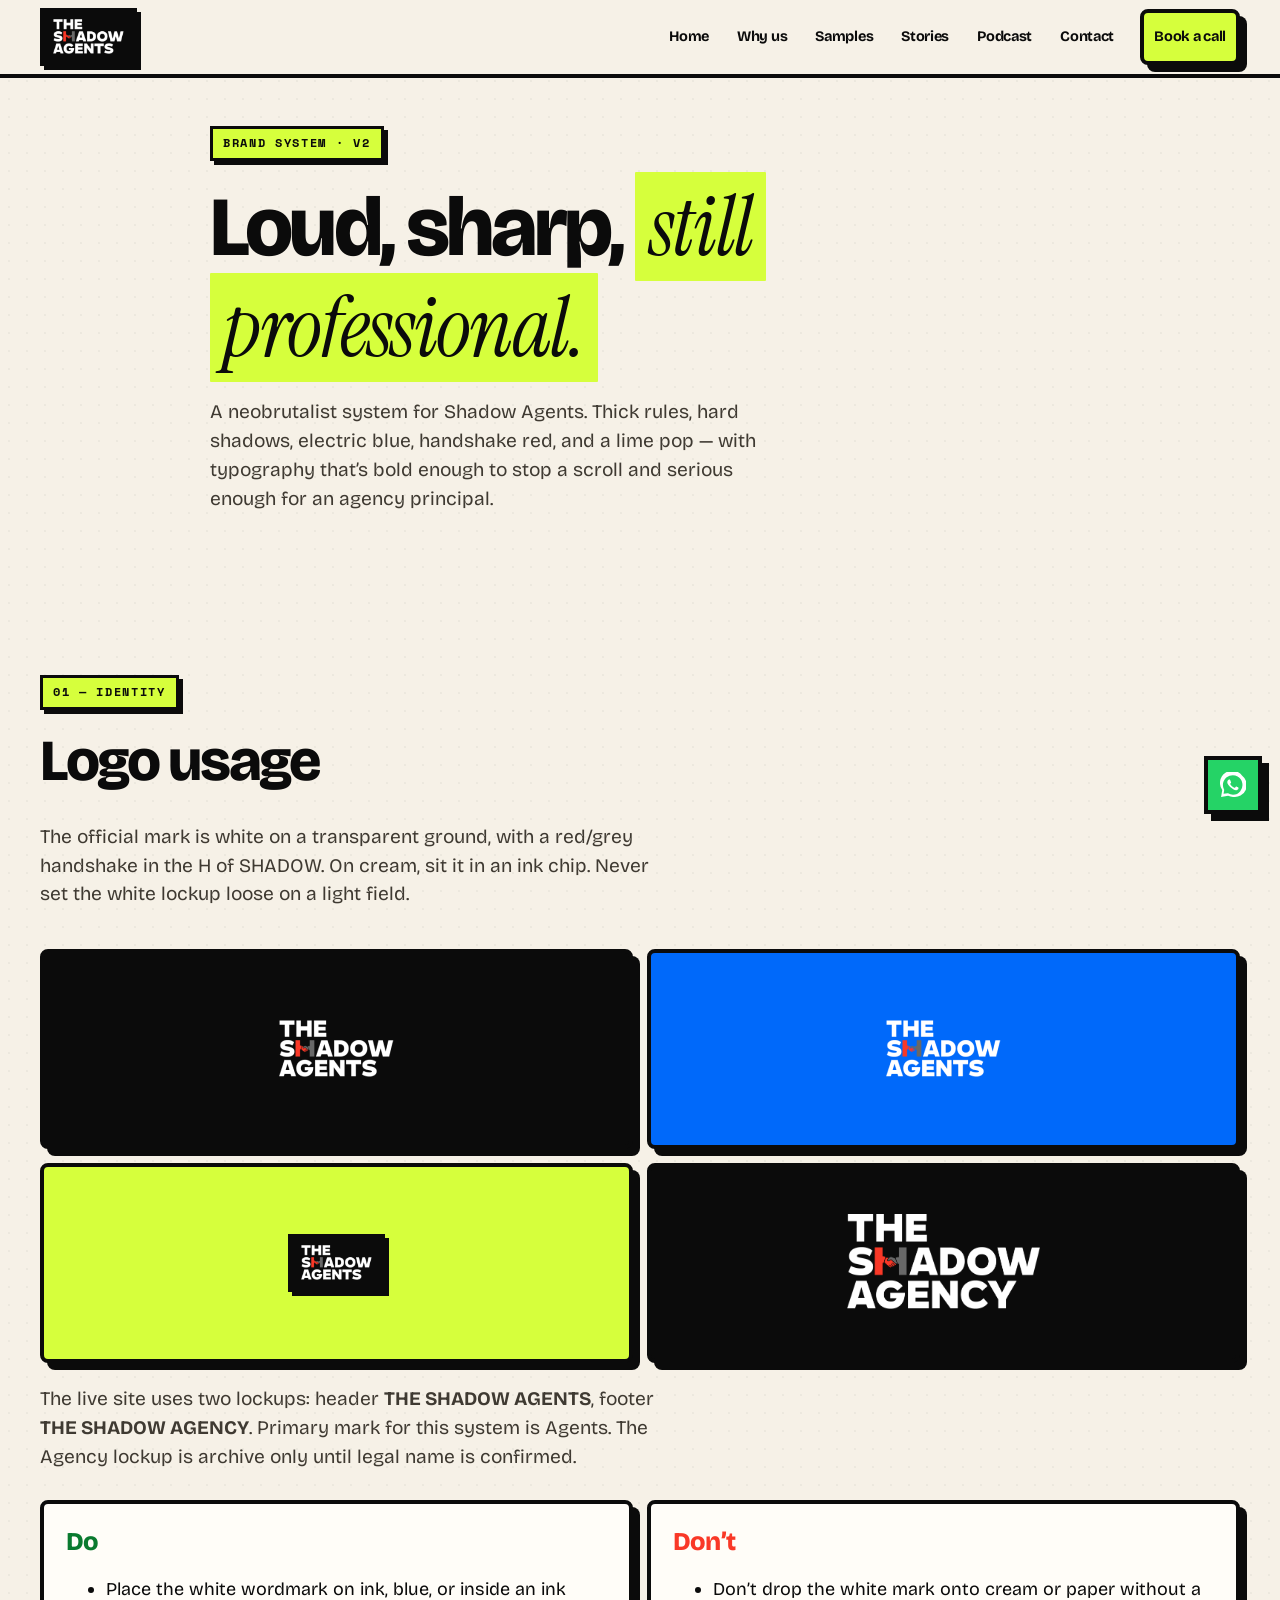
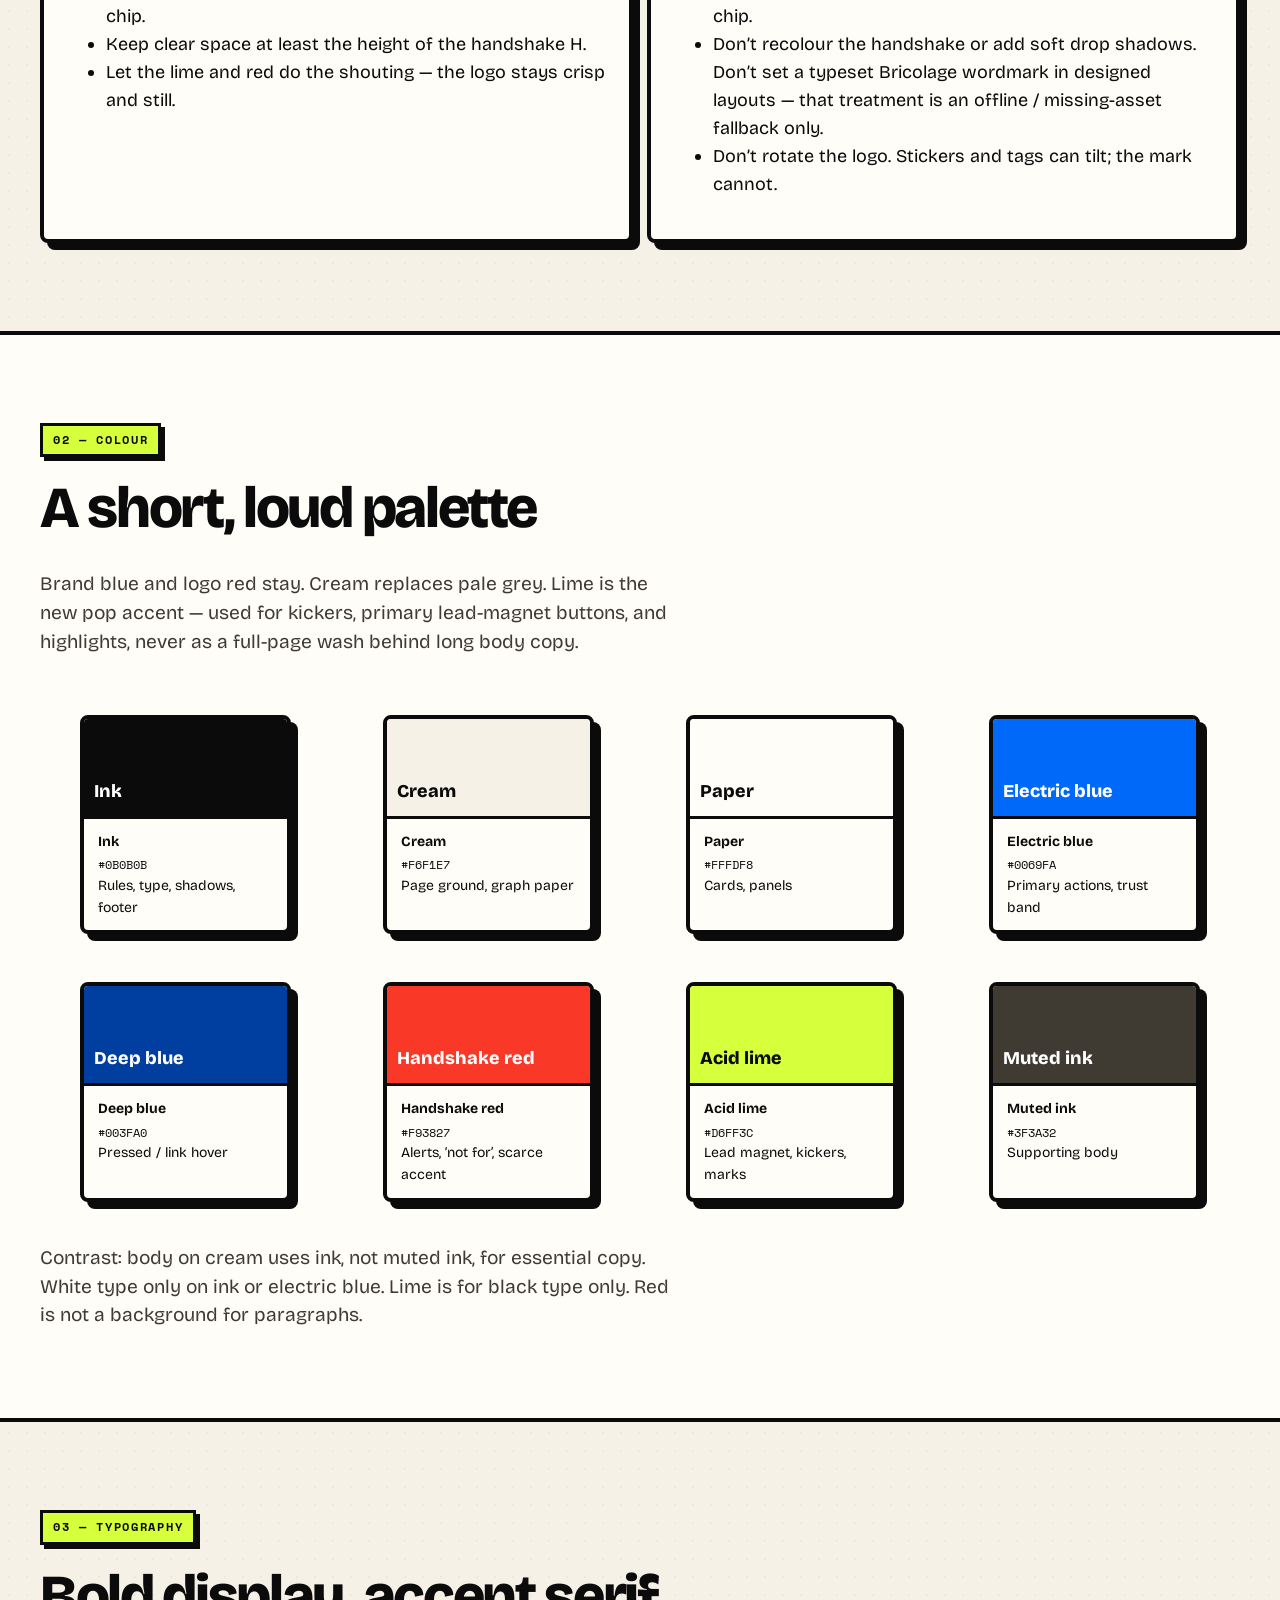
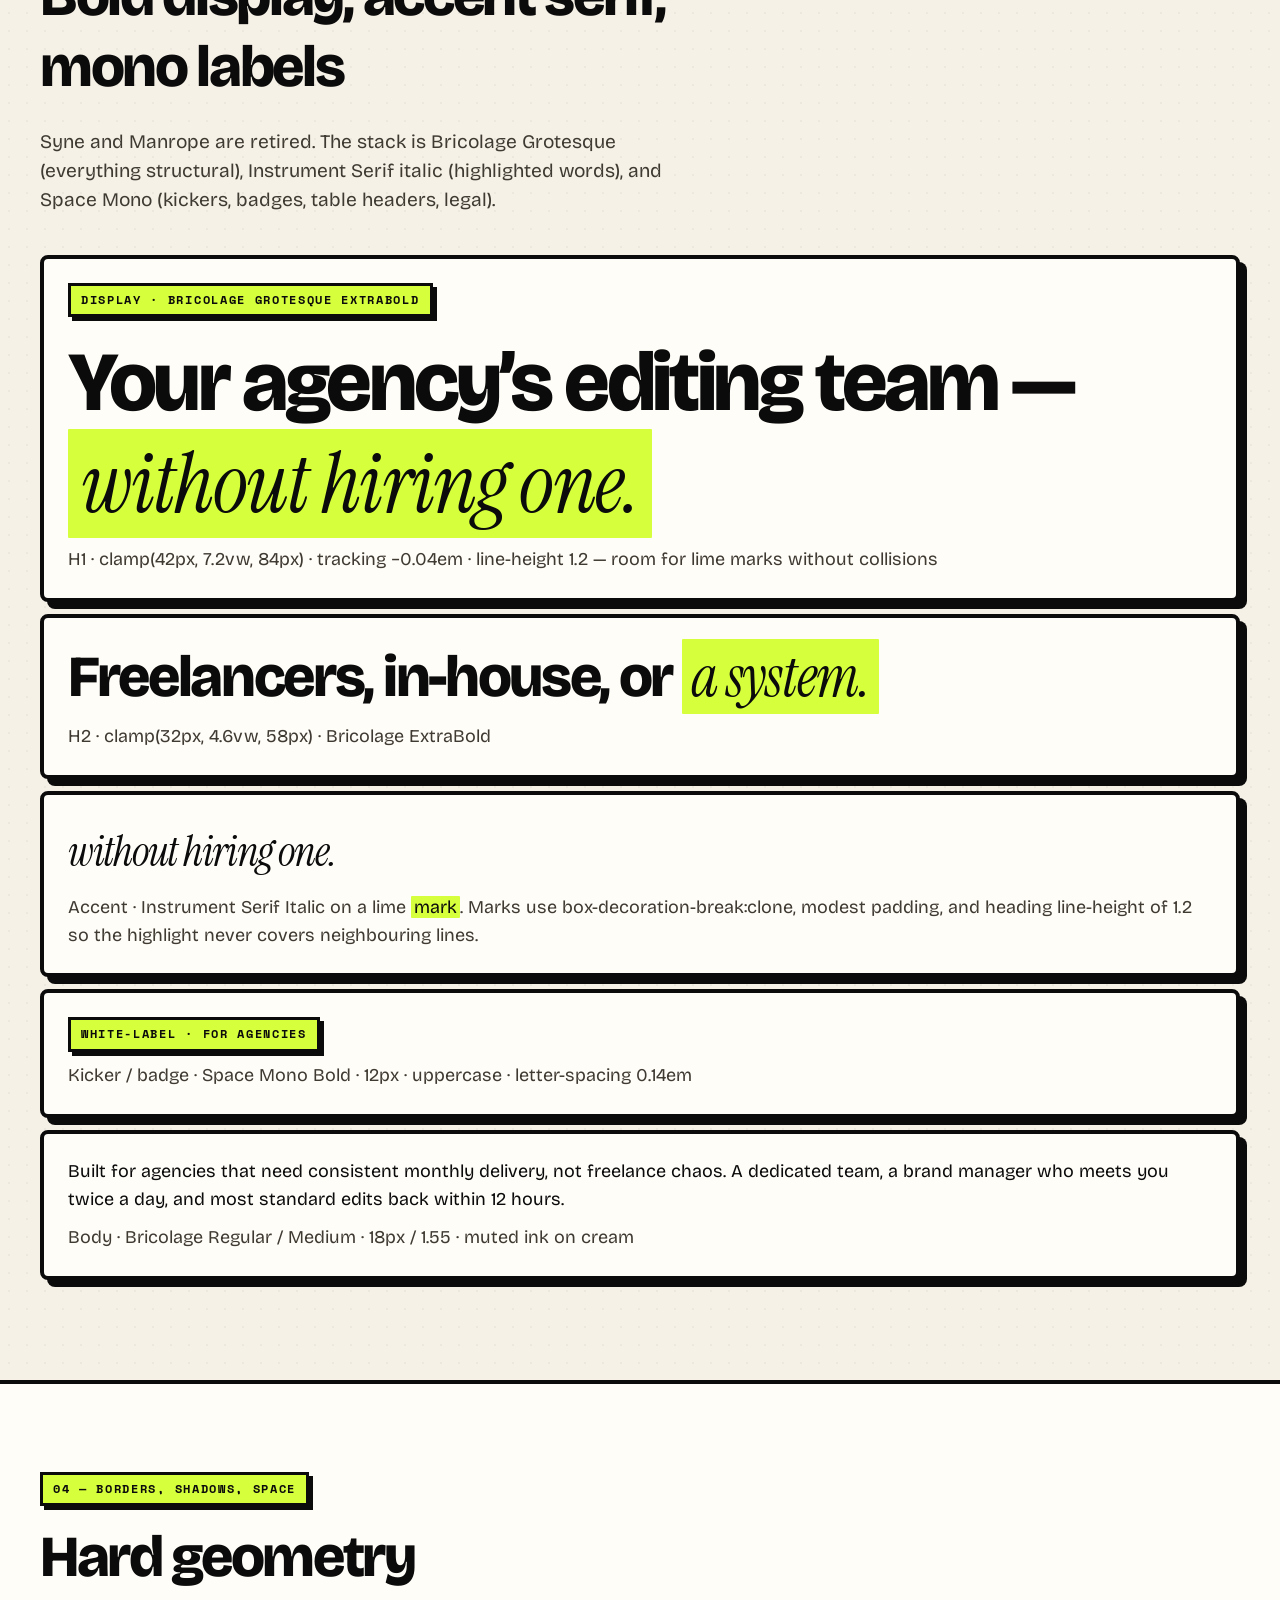
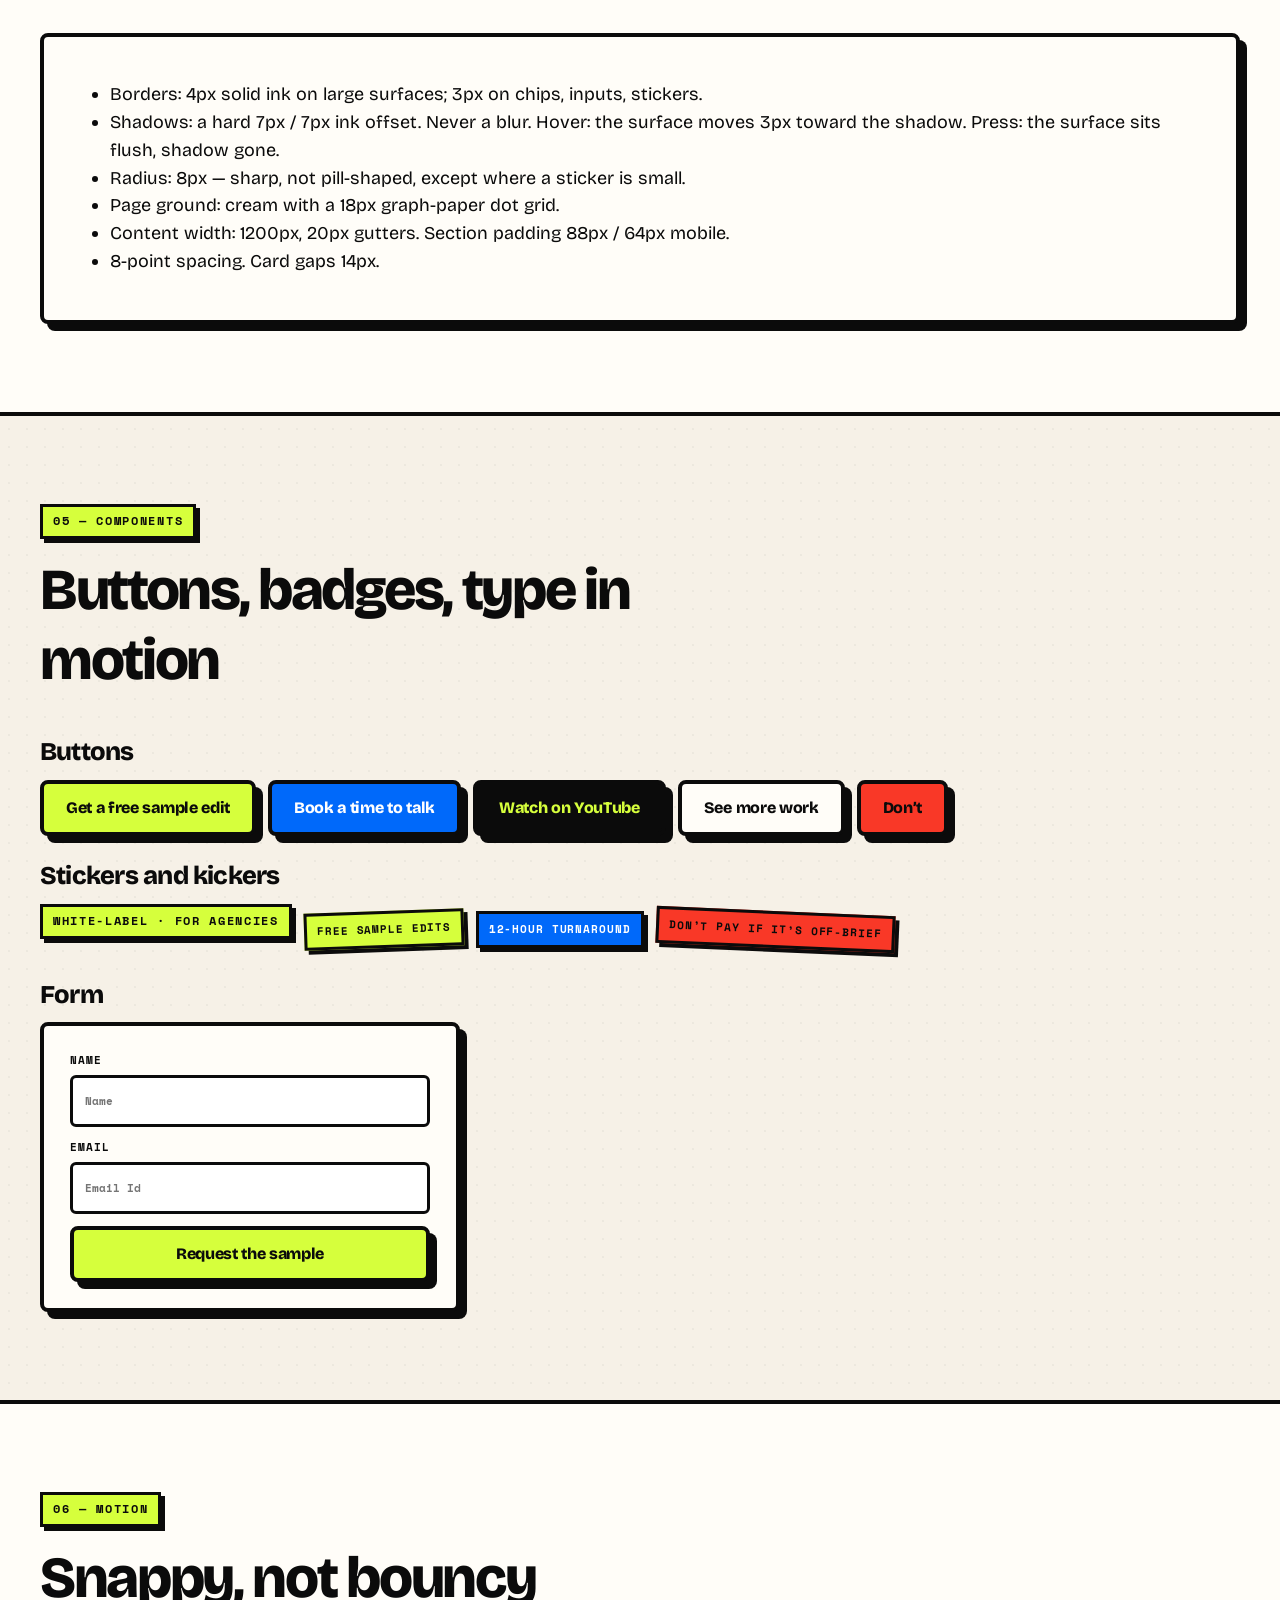
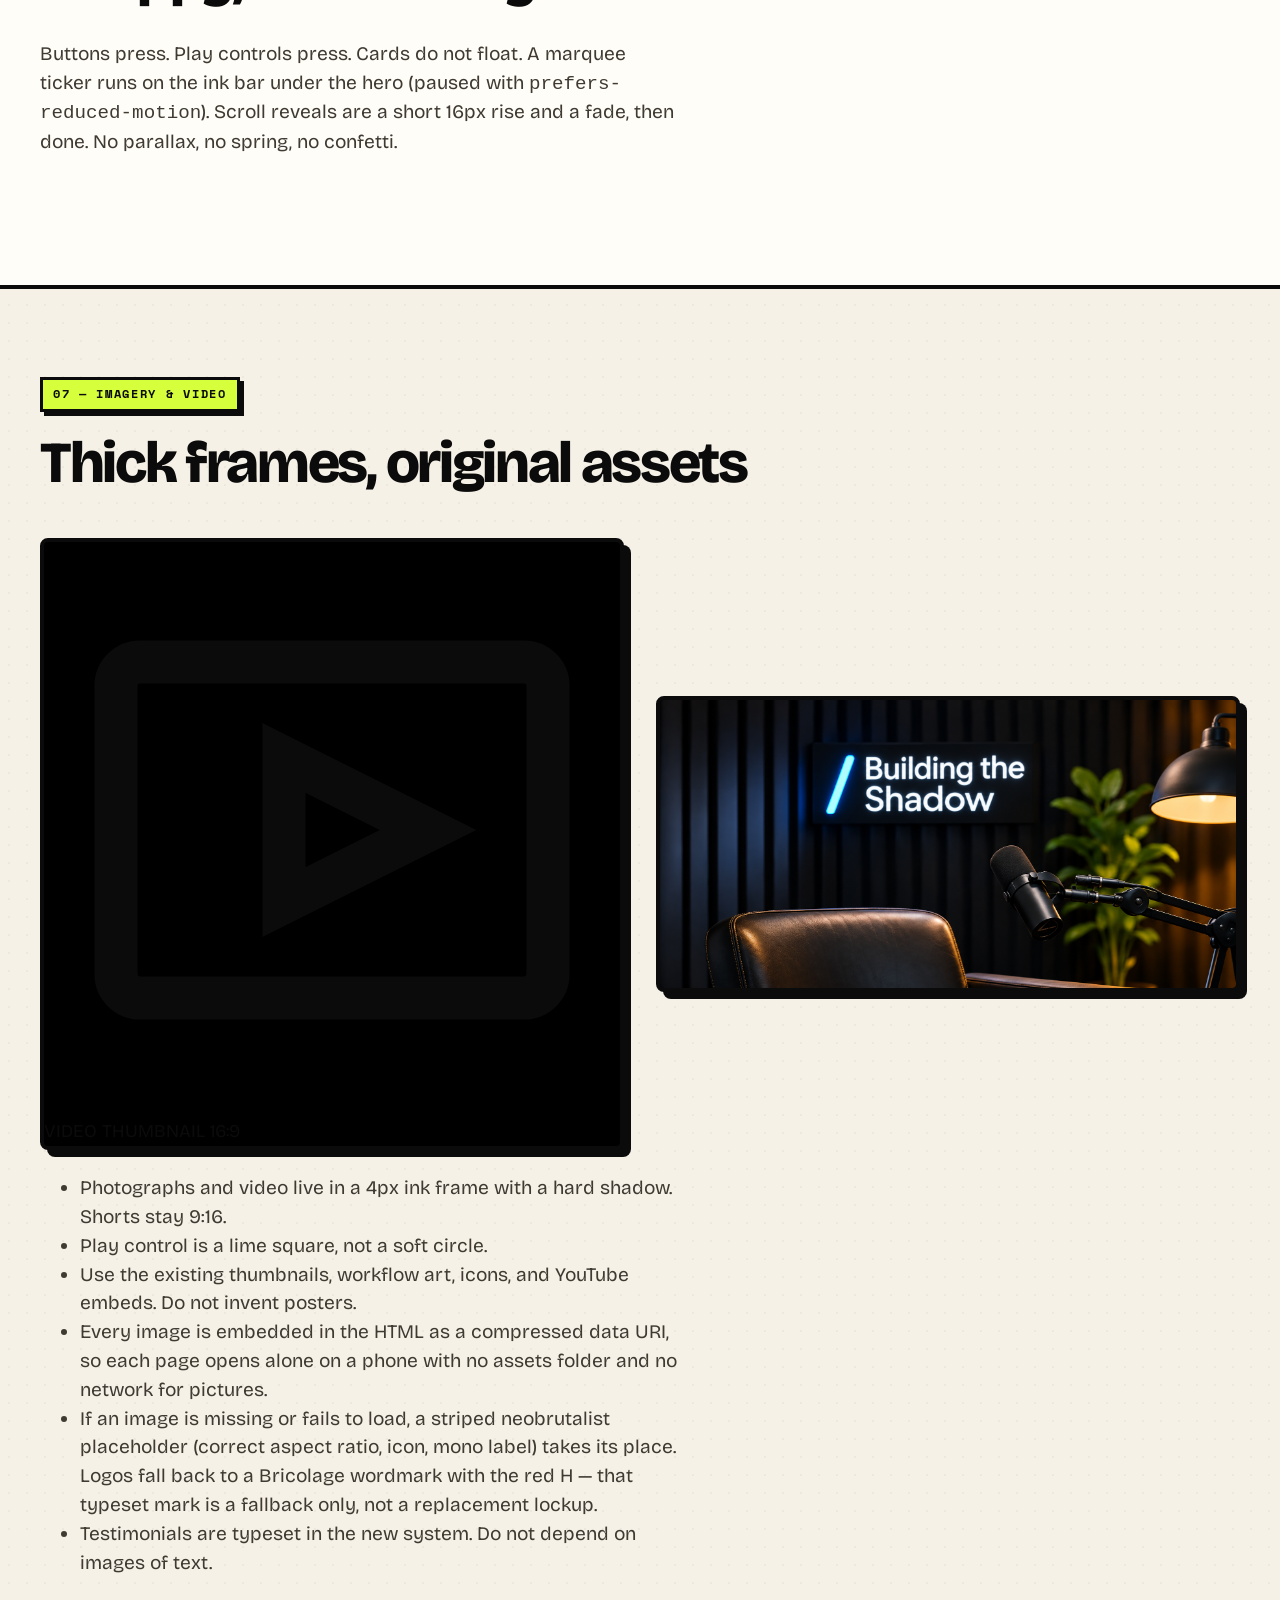
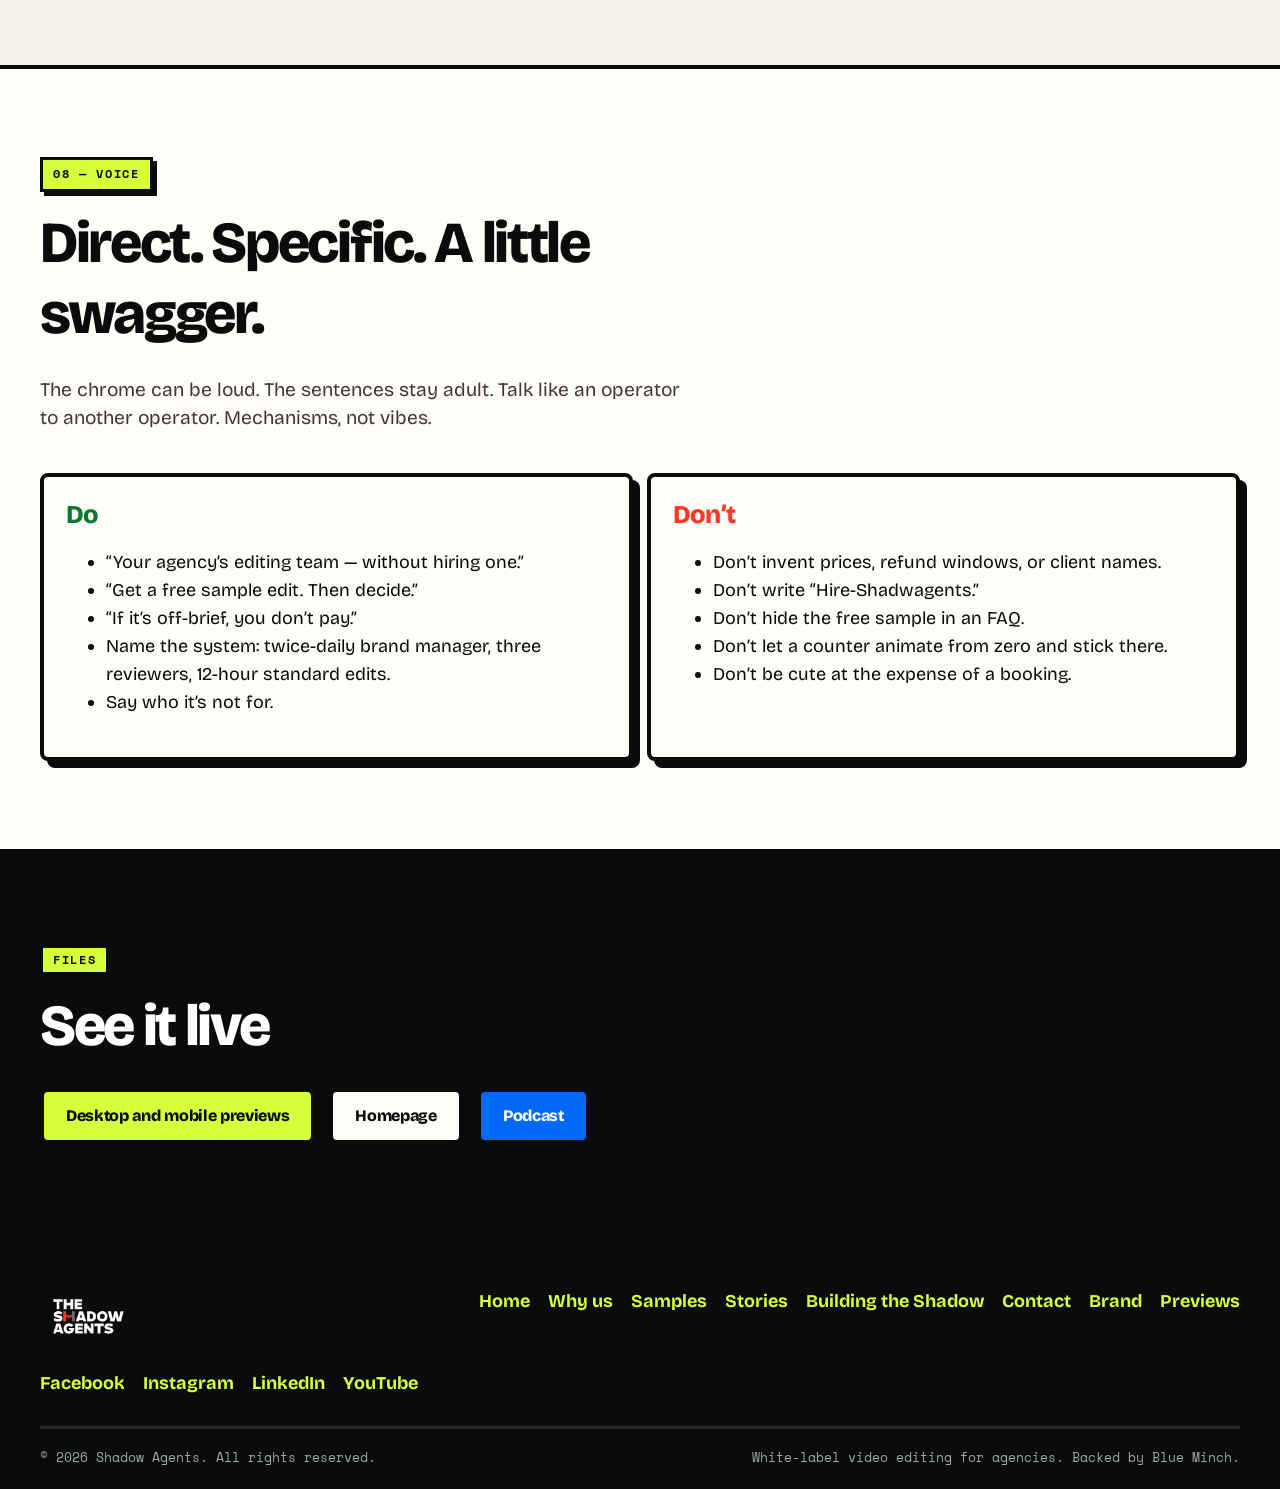
==== commit 6f0b7ca3: "Fix quote repetition, contrast, overlapping mockups, and logo size Show each testimonial once as typ" ====
--- a/brand-guidelines.html
+++ b/brand-guidelines.html
@@ -9,6 +9,7 @@
 <link rel="preconnect" href="https://fonts.gstatic.com" crossorigin>
 <link href="https://fonts.googleapis.com/css2?family=Bricolage+Grotesque:opsz,wght@12..96,400;12..96,500;12..96,600;12..96,700;12..96,800&family=Instrument+Serif:ital@0;1&family=Space+Mono:ital,wght@0,400;0,700;1,400&display=swap" rel="stylesheet">
 <style>
+/* Shadow Agents v2 — neobrutalist system */
 /* Shadow Agents v2 — neobrutalist system */
 :root{
   --ink:#0B0B0B;
@@ -78,16 +79,39 @@
   border:var(--line-sm);padding:5px 10px;
   box-shadow:var(--shadow-sm);margin:0 0 16px;
 }
+.kicker.lime{background:var(--lime);color:var(--ink)}
 .kicker.blue{background:var(--blue);color:#fff}
-.kicker.red{background:var(--red);color:#fff}
+.kicker.red{background:var(--red);color:var(--ink)}
 .kicker.ink{background:var(--ink);color:var(--lime)}
+/* Keep kicker typography/color when nested in large quote type or colored bands */
+.quote-blow p.kicker,
+.band-ink .kicker.lime,
+.band-blue .kicker.lime,
+.band-red .kicker.lime,
+.page-hero .kicker.lime,
+.photo-band .kicker.lime,
+.cta-band .kicker.lime{
+  font-family:var(--font-mono);font-size:12px;font-weight:700;font-style:normal;
+  letter-spacing:.14em;line-height:1.2;text-transform:uppercase;
+  background:var(--lime);color:var(--ink);
+}
+.quote-blow p.kicker.ink,
+.band-lime .kicker.ink,
+.cta-band .kicker.ink{
+  background:var(--ink);color:var(--lime);
+}
+.quote-blow p.kicker.blue{background:var(--blue);color:#fff}
+.quote-blow p.kicker.red{background:var(--red);color:var(--ink)}
 h1,h2,h3,h4{font-family:var(--font-display);font-weight:800;letter-spacing:-.04em;line-height:1.2;margin:0 0 .45em;color:var(--ink);position:relative;z-index:0}
 h1{font-size:clamp(42px,7.2vw,84px);line-height:1.2}
 h2{font-size:clamp(32px,4.6vw,58px);line-height:1.22}
 h3{font-size:clamp(20px,2vw,26px);letter-spacing:-.03em;line-height:1.25}
 .lede{font-size:clamp(17px,1.5vw,21px);line-height:1.5;color:var(--muted);max-width:40rem;margin:0}
 .accent{font-family:var(--font-serif);font-style:italic;font-weight:400;letter-spacing:-.02em}
-.mark{
+.mark,
+.quote-blow .mark,
+.quote-blow p .mark,
+.accent.mark{
   background:var(--lime);
   color:var(--ink);
   padding:0 .16em;
@@ -97,7 +121,7 @@
   box-decoration-break:clone;
 }
 .mark-blue{background:var(--blue);color:#fff}
-.mark-red{background:var(--red);color:#fff}
+.mark-red{background:var(--red);color:var(--ink)}
 .center{text-align:center}
 .center .lede,.center .kicker{margin-inline:auto}
 .section-head{max-width:760px;margin-bottom:40px}
@@ -119,7 +143,7 @@
 .btn-lime{background:var(--lime);color:var(--ink) !important}
 .btn-ink{background:var(--ink);color:var(--lime) !important}
 .btn-paper{background:var(--paper);color:var(--ink) !important}
-.btn-red{background:var(--red);color:#fff !important}
+.btn-red{background:var(--red);color:var(--ink) !important}
 .btn-row{display:flex;flex-wrap:wrap;gap:14px}
 
 /* Cards / frames */
@@ -209,7 +233,7 @@
 }
 .sticker.lime{background:var(--lime)}
 .sticker.blue{background:var(--blue);color:#fff}
-.sticker.red{background:var(--red);color:#fff}
+.sticker.red{background:var(--red);color:var(--ink)}
 .sticker.rot{transform:rotate(-2deg)}
 .sticker.rot2{transform:rotate(2.5deg)}
 .video-frame{position:relative;aspect-ratio:16/9;background:#000}
@@ -247,7 +271,7 @@
 .trust-item{display:flex;align-items:center;gap:12px;background:var(--ink);border:var(--line-sm);padding:14px;box-shadow:4px 4px 0 #001e4d}
 .trust-item img{width:40px;height:40px;object-fit:contain;border-radius:4px;background:#fff;flex-shrink:0}
 .trust-item strong{display:block;font-size:28px;letter-spacing:-.04em;line-height:1;color:var(--lime)}
-.trust-item span{display:block;font-size:12px;line-height:1.3;margin-top:3px;color:#d7e6ff}
+.trust-item span{display:block;font-size:12px;line-height:1.3;margin-top:3px;color:#fff}
 
 /* Grids */
 .pain-grid{display:grid;grid-template-columns:repeat(3,1fr);gap:14px}
@@ -264,7 +288,7 @@
 .compare thead th:last-child{background:var(--blue);color:#fff}
 .compare tr:last-child td{border-bottom:0}
 .compare .yes{font-weight:800}
-.compare .no{color:#8a8175}
+.compare .no{color:var(--ink)}
 
 .steps{display:grid;grid-template-columns:repeat(4,1fr);gap:14px}
 .step{padding:22px 18px;background:var(--paper);position:relative}
@@ -411,8 +435,8 @@
 .preview-hero h1,.preview-hero .lede{color:#fff}
 .preview-hero .lede{color:#d9d3c4}
 .tabs{display:flex;gap:10px;flex-wrap:wrap;margin:24px 0 0}
-.tab-btn{background:var(--paper);border:var(--line);box-shadow:var(--shadow-sm);padding:10px 16px;cursor:pointer;font-weight:800}
-.tab-btn[aria-selected="true"]{background:var(--lime)}
+.tab-btn{background:var(--paper);border:var(--line);box-shadow:var(--shadow-sm);padding:10px 16px;cursor:pointer;font-weight:800;color:var(--ink)}
+.tab-btn[aria-selected="true"]{background:var(--lime);color:var(--ink)}
 .frames{display:grid;grid-template-columns:minmax(0,1fr) 390px;gap:28px;align-items:start;padding:36px 0 72px;width:100%}
 .frames > .device:first-child,.browser,.browser-screen{width:100%;min-width:0}
 .device{margin:0}
@@ -442,6 +466,7 @@
 
 .band-blue{background:var(--blue);color:#fff;border-top:var(--line);border-bottom:var(--line)}
 .band-blue h2{color:#fff}
+.band-blue .lede,.band-blue .quote-blow footer,blockquote.quote-blow[style*='#fff'] footer{color:#fff}
 .band-lime{background:var(--lime);border-top:var(--line);border-bottom:var(--line)}
 .band-paper{background:var(--paper);border-top:var(--line);border-bottom:var(--line)}
 
@@ -559,28 +584,37 @@
 
 .logo-rail{
   overflow:hidden;border-top:var(--line);border-bottom:var(--line);
-  background:var(--paper);padding:18px 0;
+  background:var(--paper);padding:14px 0;
 }
 .logo-rail.ink{background:var(--ink)}
 .logo-rail.blue{background:var(--blue)}
 .logo-rail.lime{background:var(--lime)}
-.logo-rail-track{display:flex;gap:12px;width:max-content;animation:tick 48s linear infinite;align-items:center}
+.logo-rail-track{display:flex;gap:10px;width:max-content;animation:tick 48s linear infinite;align-items:center;padding-inline:10px}
 .logo-pill{
-  height:68px;min-width:118px;padding:8px 14px;
+  height:92px;min-width:0;width:auto;padding:8px 14px;
   background:#fff;border:3px solid var(--ink);box-shadow:4px 4px 0 var(--ink);
-  display:grid;place-items:center;border-radius:6px;
-}
-.logo-pill img{max-height:50px;max-width:132px;width:auto;object-fit:contain}
+  display:grid;place-items:center;border-radius:6px;box-sizing:border-box;
+}
+.logo-pill img{
+  max-height:72px;max-width:180px;width:auto;height:auto;
+  object-fit:contain;display:block;
+}
 .logo-rail.ink .logo-pill{background:var(--cream)}
 
-.logo-wall{display:grid;grid-template-columns:repeat(8,minmax(0,1fr));gap:10px}
+.logo-wall, .logo-grid{
+  display:grid;grid-template-columns:repeat(auto-fit,minmax(140px,1fr));gap:10px;
+}
 .logo-tile{
   background:#fff;border:var(--line-sm);box-shadow:var(--shadow-sm);
-  padding:10px;min-height:88px;display:grid;place-items:center;border-radius:6px;
+  padding:8px;height:100px;min-height:0;display:grid;place-items:center;border-radius:6px;
+  box-sizing:border-box;
   transition:transform .16s var(--ease), box-shadow .16s var(--ease);
 }
 .logo-tile:hover{transform:translate(-3px,-3px) rotate(-1.5deg);box-shadow:8px 8px 0 var(--ink)}
-.logo-tile img{max-height:52px;max-width:100%;object-fit:contain}
+.logo-tile img{
+  max-height:76px;max-width:80%;width:auto;height:auto;
+  object-fit:contain;display:block;
+}
 .logo-tile.ink{background:var(--ink)}
 
 .photo-band{position:relative;min-height:460px;border-top:var(--line);border-bottom:var(--line);overflow:hidden;display:flex;align-items:flex-end}
@@ -646,6 +680,7 @@
 
 .quote-blow{margin:0}
 .quote-blow p{font-size:clamp(28px,4.8vw,64px);line-height:1.16;letter-spacing:-.05em;font-weight:800;margin:0;color:inherit}
+.quote-blow p:not(.kicker){color:inherit}
 .quote-blow.serif p{font-family:var(--font-serif);font-style:italic;font-weight:400;letter-spacing:-.03em}
 .quote-blow footer{margin-top:22px;font-family:var(--font-mono);font-size:13px;letter-spacing:.08em;text-transform:uppercase}
 
@@ -687,13 +722,13 @@
 .offset-img{transform:rotate(-2.5deg)}
 .offset-img.r{transform:rotate(3deg)}
 
-.band-red{background:var(--red);color:#fff;border-top:var(--line);border-bottom:var(--line)}
-.band-red h2,.band-red h3{color:#fff}
-.band-red .lede{color:#ffe8e4}
-.band-red .pain-run .num-xl{color:var(--lime)}
-.band-red .pain-run article{border-bottom-color:#fff}
-.band-red .pain-run{border-top-color:#fff}
-.band-red .pain-run h3{color:#fff}
+.band-red{background:var(--red);color:var(--ink);border-top:var(--line);border-bottom:var(--line)}
+.band-red h2,.band-red h3{color:var(--ink)}
+.band-red .lede{color:var(--ink)}
+.band-red .pain-run .num-xl{color:var(--ink)}
+.band-red .pain-run article{border-bottom-color:var(--ink)}
+.band-red .pain-run{border-top-color:var(--ink)}
+.band-red .pain-run h3{color:var(--ink)}
 
 .mini-note{font-family:var(--font-mono);font-size:12px;letter-spacing:.06em;text-transform:uppercase;margin:10px 0 0}
 
@@ -709,7 +744,7 @@
   .nav-cta{margin:10px 0 0}
   .vs-grid,.contact-tiles{grid-template-columns:minmax(0,1fr)}
   .stat-blow{grid-template-columns:1fr 1fr}
-  .logo-wall{grid-template-columns:repeat(5,minmax(0,1fr))}
+  .logo-wall,.logo-grid{grid-template-columns:repeat(auto-fit,minmax(128px,1fr))}
   .portrait-grid{grid-template-columns:repeat(3,minmax(0,1fr))}
   .who-blow,.tl-row,.tl-row.flip,.split-13,.split-31,.feature-short{grid-template-columns:1fr;direction:ltr}
   .tl-row.flip > *{direction:ltr}
@@ -725,12 +760,18 @@
   .who-blow > div{padding:36px 22px}
   .stack{min-height:0;display:grid;gap:14px}
   .stack .layer{position:relative;inset:auto;transform:none !important;width:auto !important;height:auto !important;left:auto !important;top:auto !important;right:auto !important}
+  .offset-img,.offset-img.r{transform:none !important}
+  .phone-mock,.float-deco,.hide-mobile{display:none !important}
 }
 @media (max-width:640px){
-  .stat-blow,.logo-wall{grid-template-columns:repeat(2,minmax(0,1fr))}
+  .stat-blow,.logo-wall,.logo-grid{grid-template-columns:repeat(2,minmax(0,1fr))}
   .vs-grid,.contact-tiles{grid-template-columns:minmax(0,1fr)}
   .portrait-grid{grid-template-columns:repeat(2,minmax(0,1fr))}
   .pain-run article{gap:12px}
+  .logo-pill{height:80px;padding:6px 10px}
+  .logo-pill img{max-height:64px;max-width:150px}
+  .logo-tile{height:88px;padding:6px}
+  .logo-tile img{max-height:64px;max-width:80%}
 }
 @media (prefers-reduced-motion:reduce){
   .logo-rail-track{animation:none}
@@ -772,6 +813,9 @@
     linear-gradient(180deg,rgba(11,11,11,.55) 0%,rgba(11,11,11,.78) 48%,rgba(11,11,11,.94) 100%),
     linear-gradient(90deg,rgba(11,11,11,.88) 0%,rgba(11,11,11,.62) 38%,rgba(11,11,11,.2) 100%);
 }
+
+
+
 </style>
 <script>
 window.saPh=function(img){
